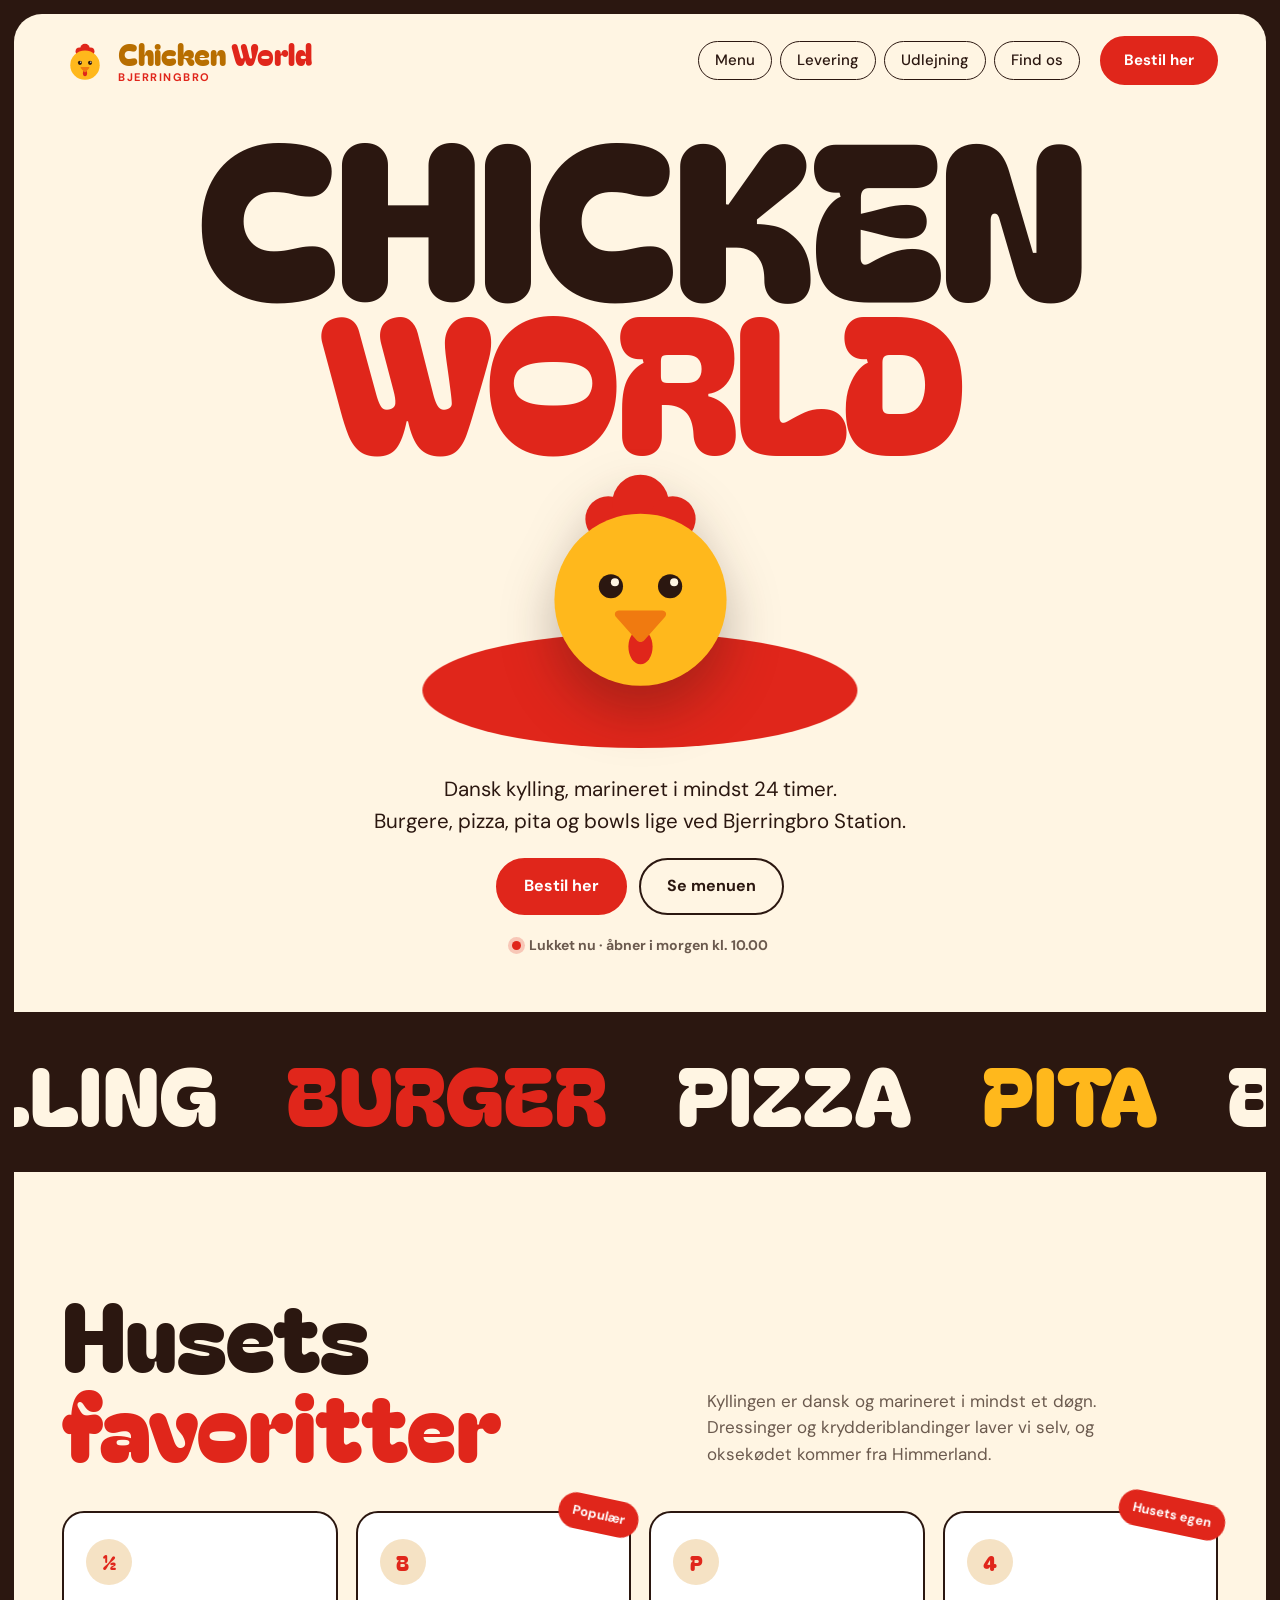
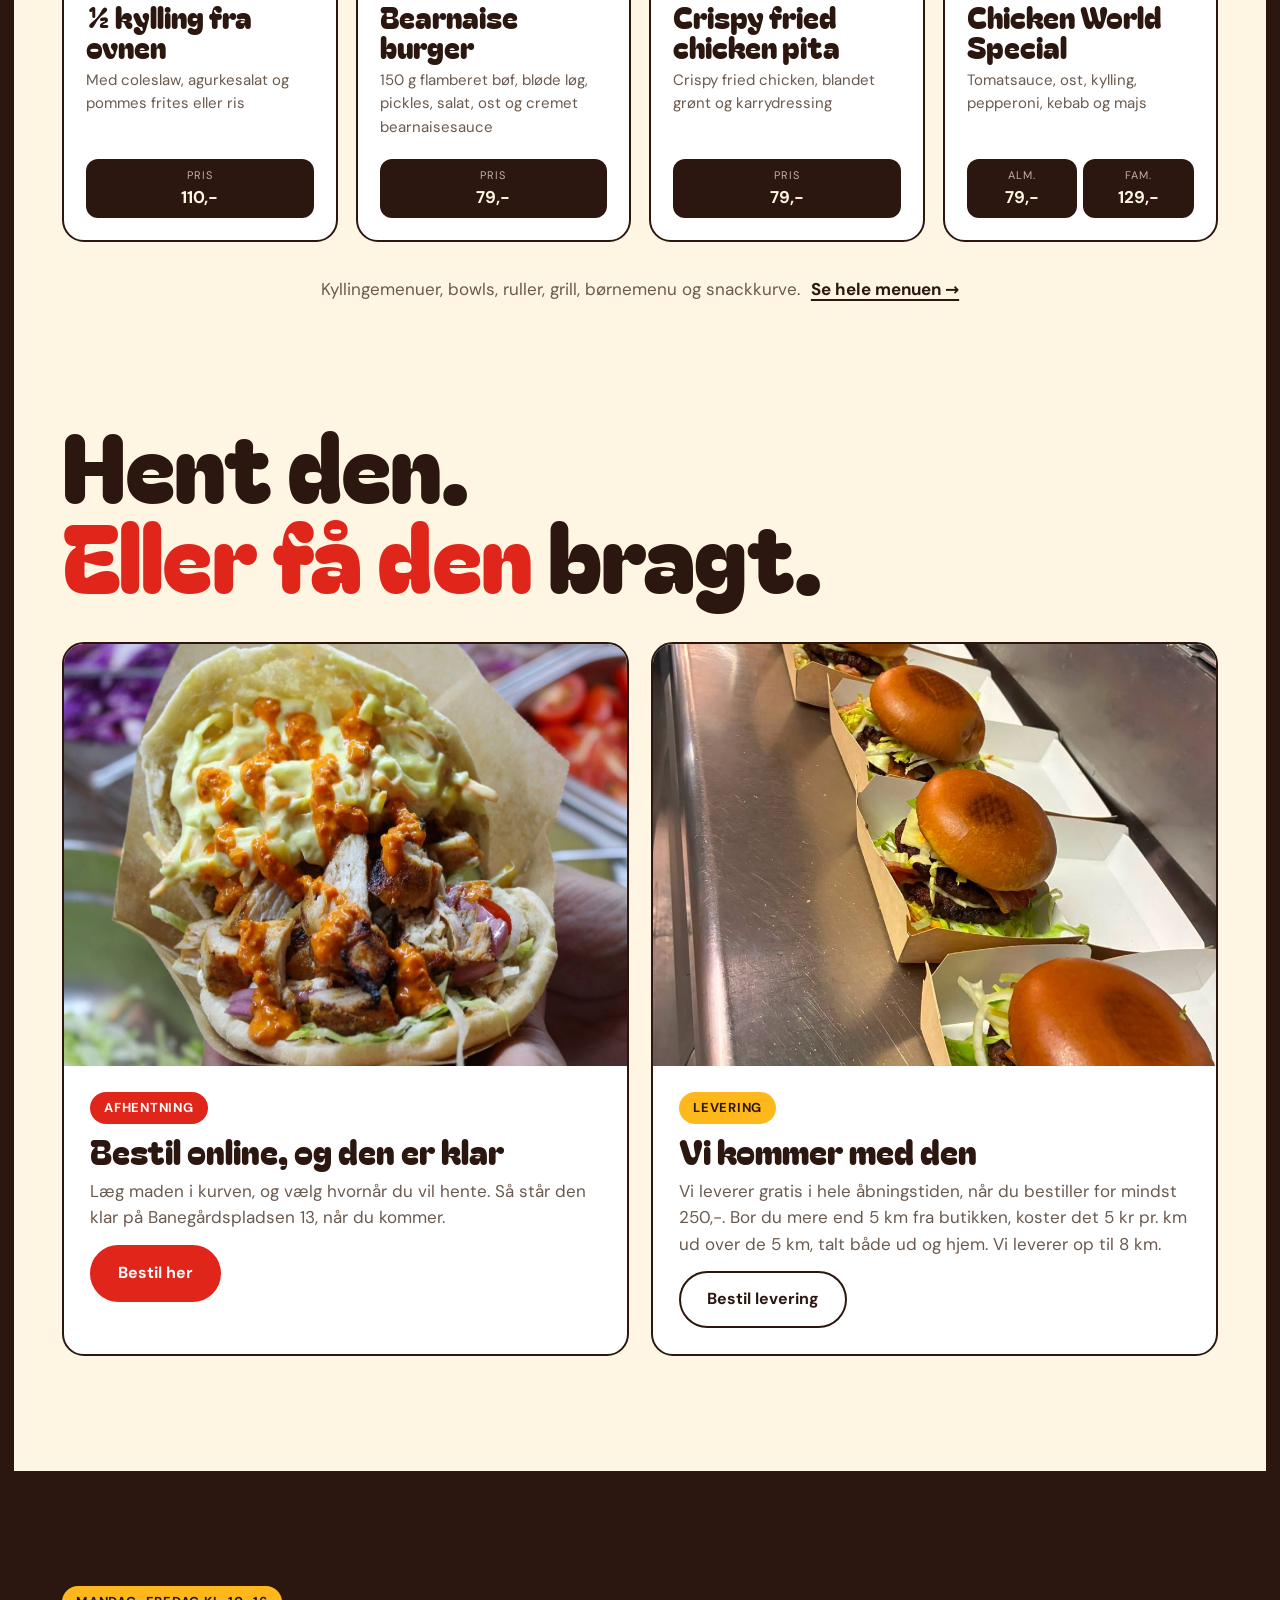
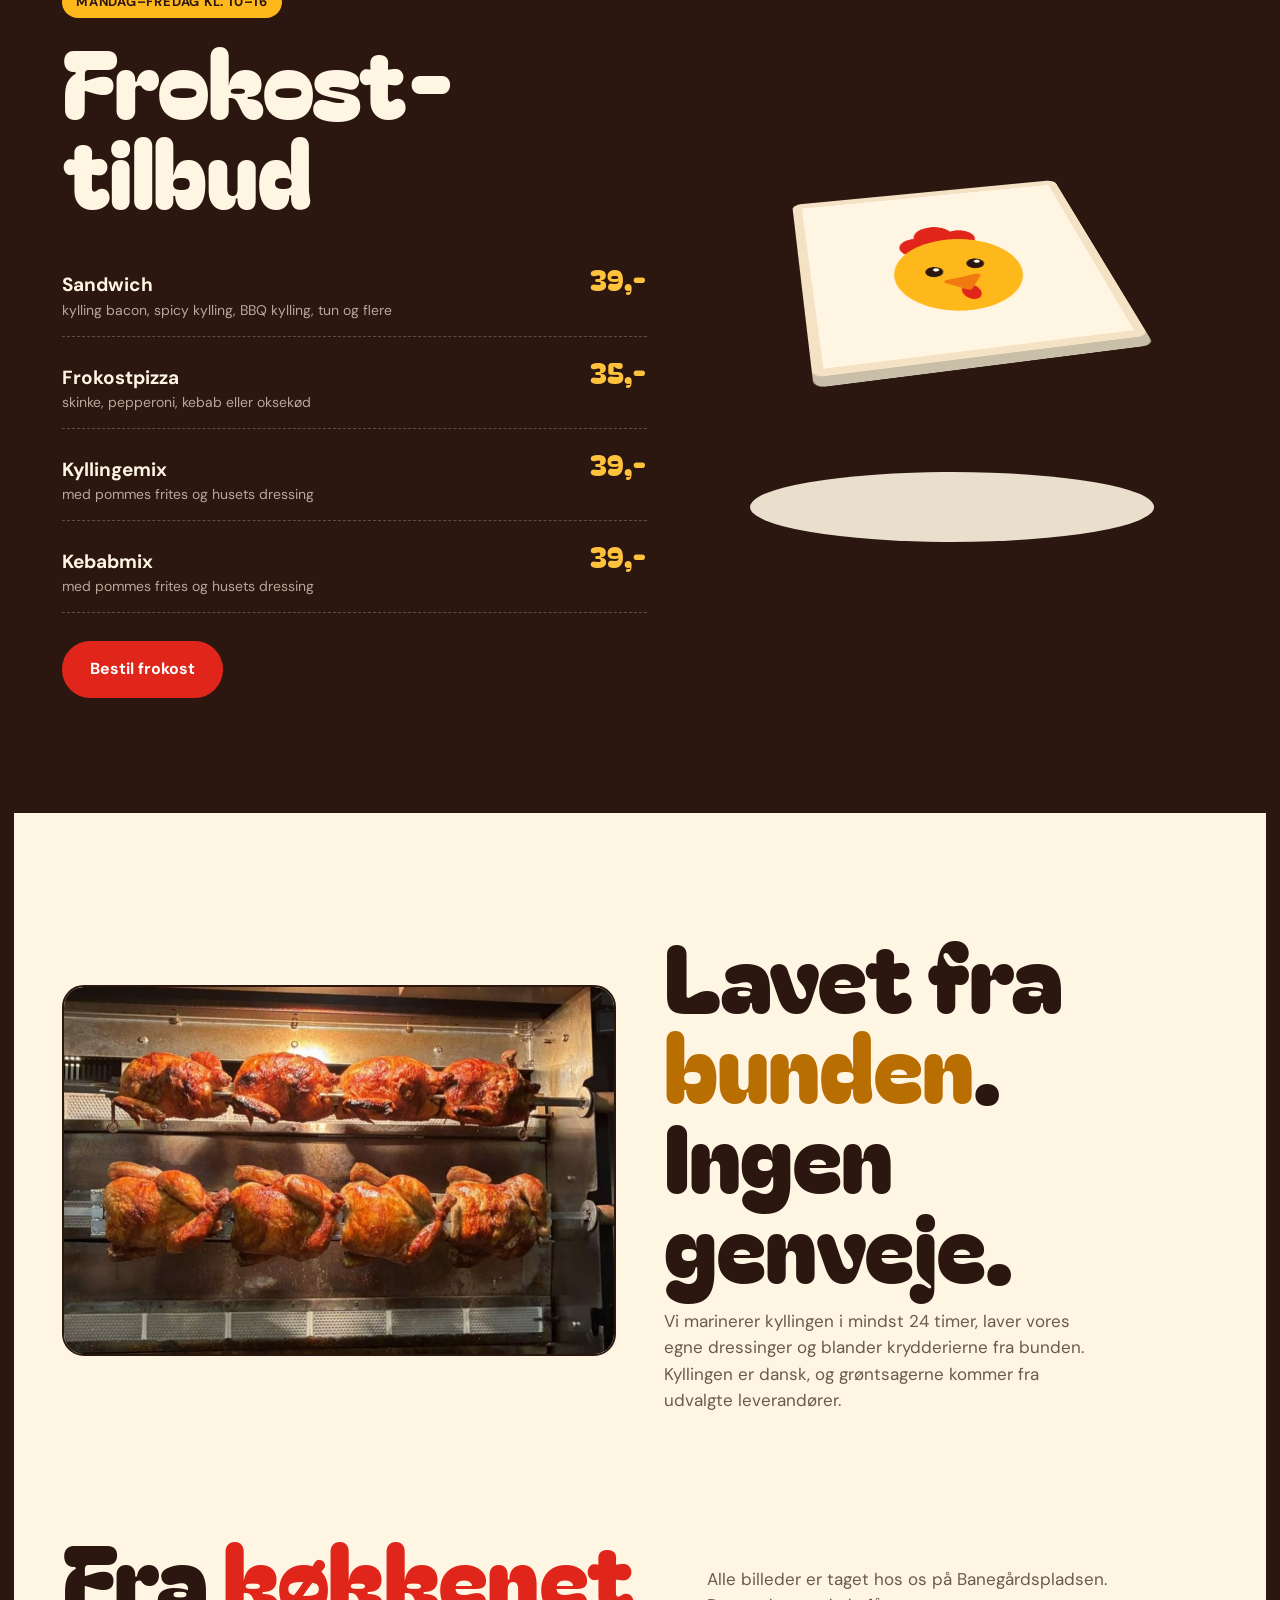
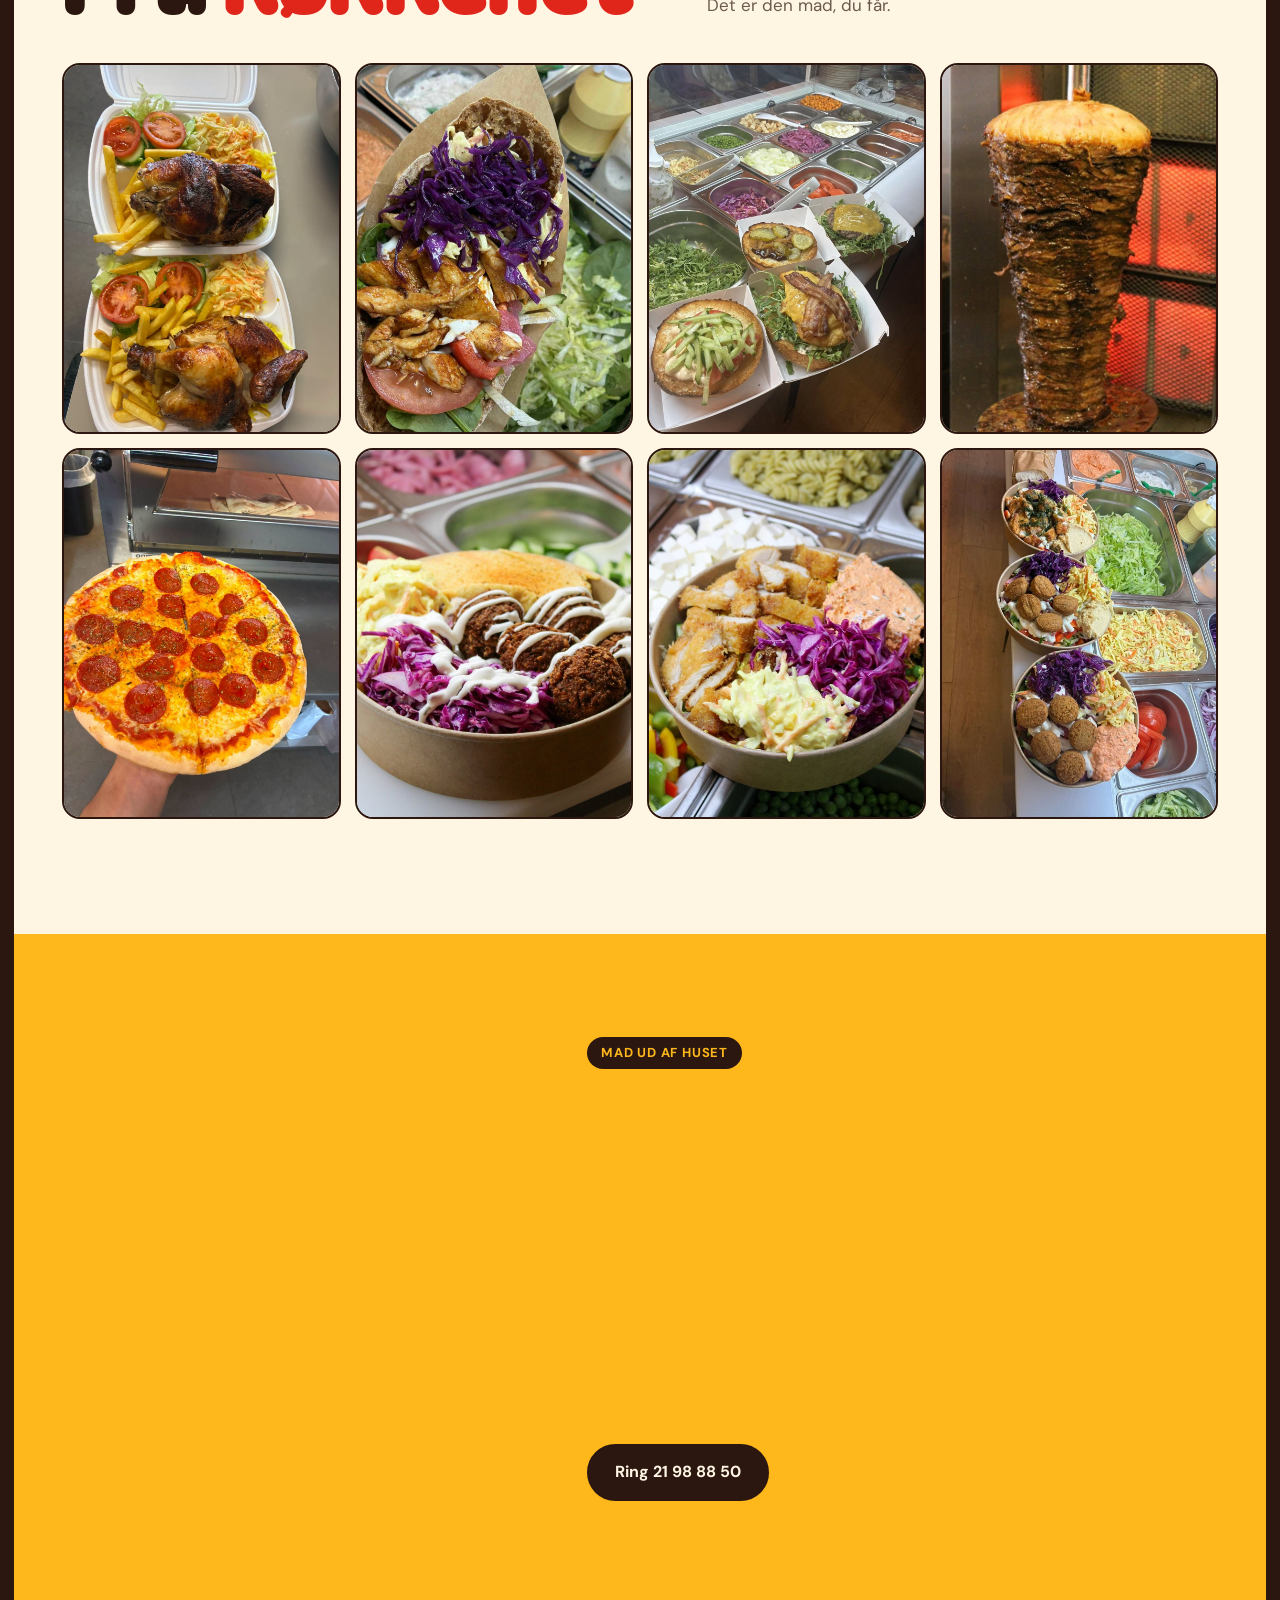
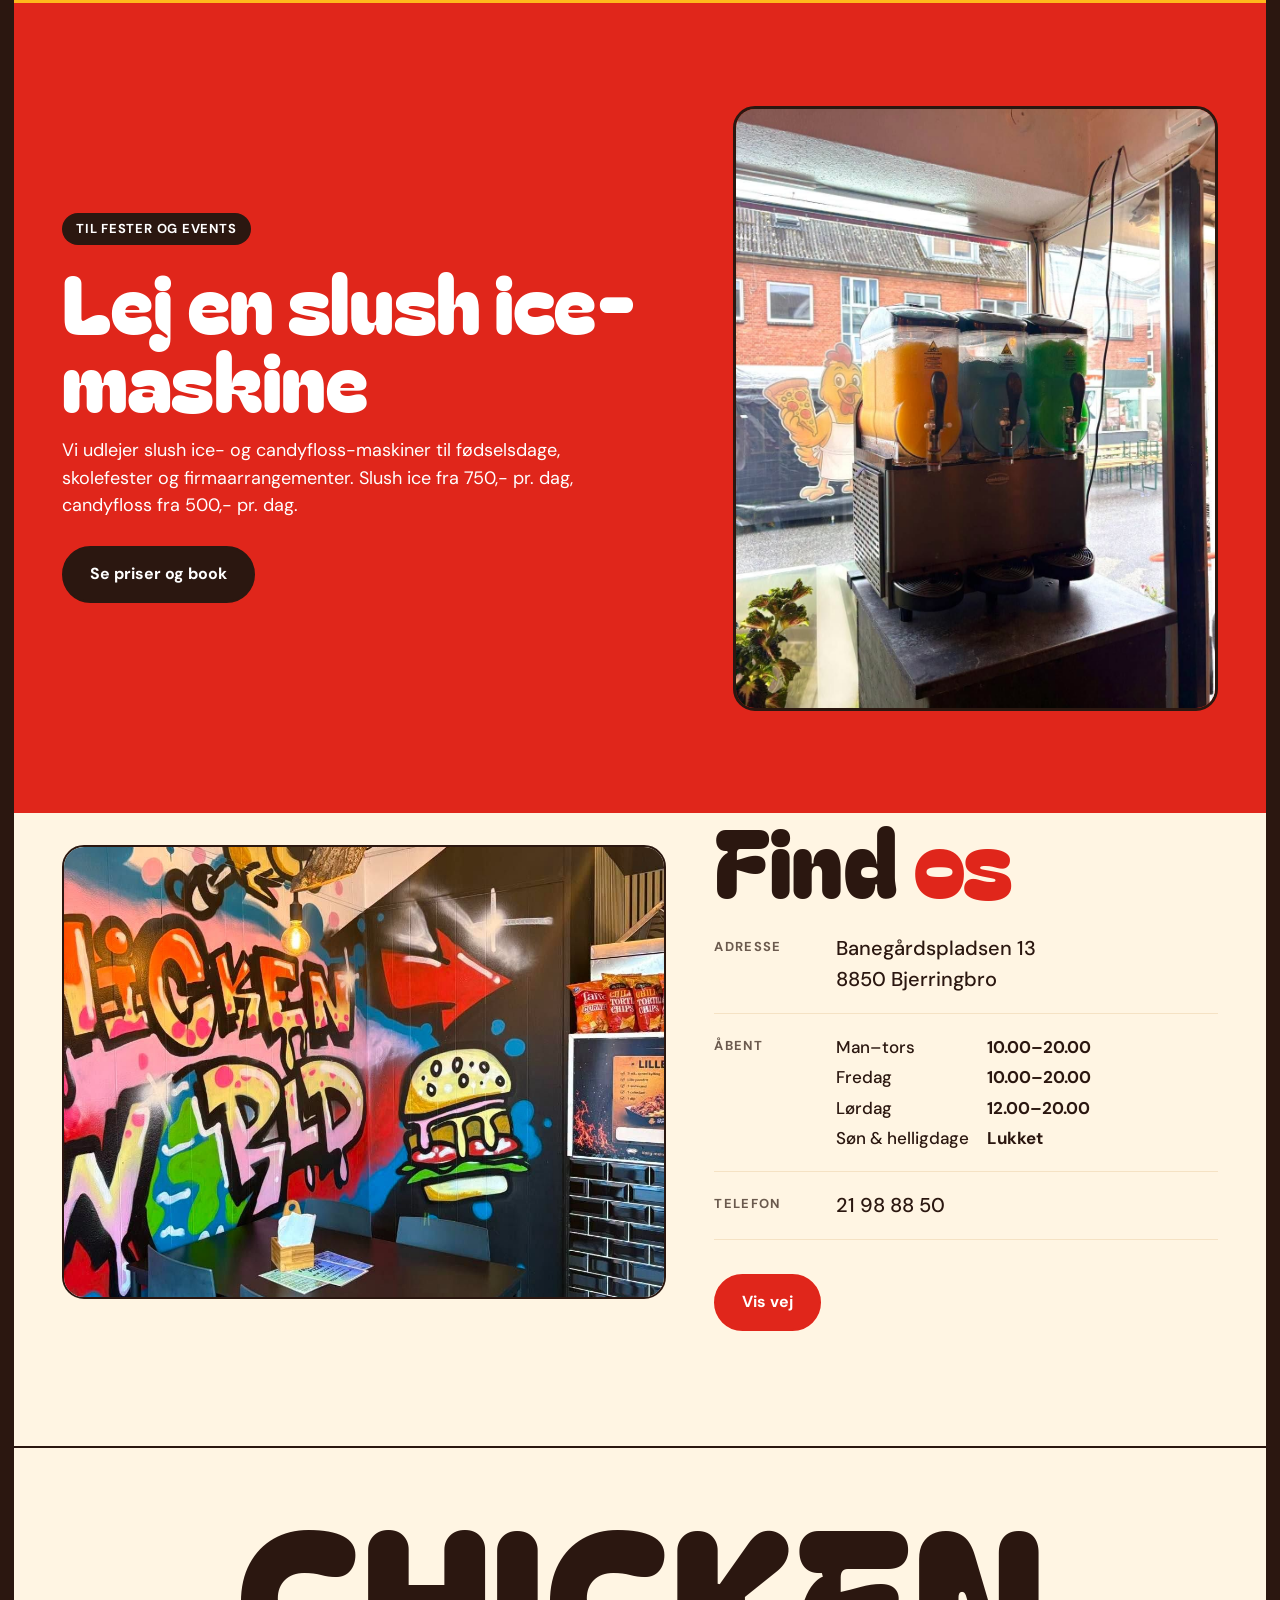
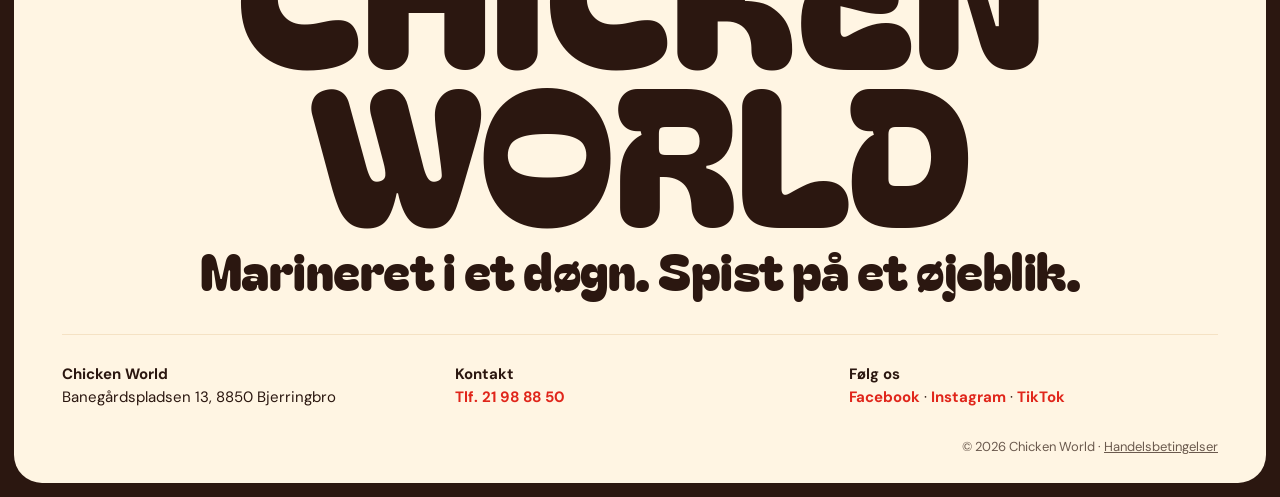
==== index.html @ 7331727c "Basilikumpesto fjernet fra menuen Co-Authored-By: Claude Opus 5.5 <noreply@anthropic.com> Claude-Ses" ====
<!doctype html>
<html lang="da">
<head>
  <meta charset="utf-8">
  <meta name="viewport" content="width=device-width, initial-scale=1">
  <title>Chicken World – Bjerringbros take-away med kylling, burgere og pizza</title>
  <meta name="description" content="Chicken World på Banegårdspladsen 13 i Bjerringbro. Dansk kylling marineret i 24 timer, burgere, pizza, pita og bowls. Bestil online til afhentning eller levering.">
  <link rel="canonical" href="https://chickenworld.dk/">
  <script type="application/ld+json">{"@context": "https://schema.org", "@type": "Restaurant", "name": "Chicken World", "url": "https://chickenworld.dk/", "telephone": "+4521988850", "image": "https://chickenworld.dk/assets/img/cw-butik.jpg", "logo": "https://chickenworld.dk/assets/img/logo-mark.svg", "servesCuisine": ["Grillkylling", "Burgere", "Pizza", "Pita"], "priceRange": "kr", "address": {"@type": "PostalAddress", "streetAddress": "Banegårdspladsen 13", "postalCode": "8850", "addressLocality": "Bjerringbro", "addressCountry": "DK"}, "openingHoursSpecification": [{"@type": "OpeningHoursSpecification", "dayOfWeek": ["Monday", "Tuesday", "Wednesday", "Thursday", "Friday"], "opens": "10:00", "closes": "20:00"}, {"@type": "OpeningHoursSpecification", "dayOfWeek": "Saturday", "opens": "12:00", "closes": "20:00"}], "hasMenu": "https://chickenworld.dk/menu.html", "acceptsReservations": false, "sameAs": ["https://www.facebook.com/profile.php?id=61573798095830", "https://www.instagram.com/chickenworld_8850/"]}</script>
  <link rel="icon" href="assets/img/favicon.svg?v=2" type="image/svg+xml">
  <link rel="stylesheet" href="styles.css?v=63">
</head>
<body>
  <div class="frame">

    <!-- NAVIGATION -->
    <header class="nav">
      <a class="nav__logo" href="#top" aria-label="Chicken World – til toppen">
        <img class="nav__mark" src="assets/img/logo-mark.svg" alt="" width="46" height="46">
        <span class="nav__words"><span class="logo-word">Chicken <span class="o">World</span></span>
        <small>Bjerringbro</small></span>
      </a>
      <nav class="nav__links" aria-label="Hovedmenu">
        <a href="menu.html">Menu</a>
        <a href="#levering">Levering</a>
        <a href="udlejning.html">Udlejning</a>
        <a href="#find-os">Find os</a>
      </nav>
      <a class="btn btn--orange nav__cta" href="menu.html">Bestil her</a>
    </header>

    <main id="top">

      <!-- HERO -->
      <section class="hero">
        <h1 class="hero__title" aria-label="Chicken World">
          <span class="hero__word">CHICKEN</span>
          <span class="hero__word hero__word--sub">WORLD</span>
        </h1>
        <div class="hero__stage">
          <div class="hero__blob"></div>
          <img class="hero__pizza hero__leg" src="assets/img/logo-mark.svg" alt="">
        </div>
        <div class="hero__bottom">
          <p class="hero__lead reveal">Dansk kylling, marineret i mindst 24 timer.<br>Burgere, pizza, pita og bowls lige ved Bjerringbro Station.</p>
          <div class="hero__actions reveal">
            <a class="btn btn--orange" href="menu.html">Bestil her</a>
            <a class="btn btn--ghost" href="menu.html">Se menuen</a>
          </div>
          <p class="hero__hours reveal" id="openstatus"><span class="dot"></span> Man–fre 10–20 · lør 12–20</p>
        </div>
      </section>

      <!-- MARQUEE -->
      <section class="marquee" aria-hidden="true">
        <div class="marquee__row" data-dir="-1">
          <span>KYLLING</span><span class="o">BURGER</span><span>PIZZA</span><span class="y">PITA</span><span>BOWLS</span><span class="o">LEVERING</span><span>FROKOST</span><span class="y">CRISPY</span><span>KYLLING</span><span class="o">BURGER</span><span>PIZZA</span><span class="y">PITA</span><span>BOWLS</span><span class="o">LEVERING</span><span>FROKOST</span><span class="y">CRISPY</span>
        </div>
      </section>

      <!-- MENU HIGHLIGHTS -->
      <section class="section menu" id="menu">
        <div class="section__head">
          <h2 class="display reveal">Husets <span class="o">favoritter</span></h2>
          <p class="reveal">Kyllingen er dansk og marineret i mindst et døgn. Dressinger og krydderiblandinger laver vi selv, og oksekødet kommer fra Himmerland.</p>
        </div>
        <div class="cards">
          <article class="card reveal">
            <span class="card__nr">½</span>
            <h3>½ kylling fra ovnen</h3>
            <p>Med coleslaw, agurkesalat og pommes frites eller ris</p>
            <dl class="card__prices card__prices--one"><div><dt>Pris</dt><dd>110,-</dd></div></dl>
          </article>
          <article class="card reveal">
            <span class="card__nr">B</span>
            <h3>Bearnaise burger</h3>
            <p>150 g flamberet bøf, bløde løg, pickles, salat, ost og cremet bearnaisesauce</p>
            <dl class="card__prices card__prices--one"><div><dt>Pris</dt><dd>79,-</dd></div></dl>
            <span class="card__tag">Populær</span>
          </article>
          <article class="card reveal">
            <span class="card__nr">P</span>
            <h3>Crispy fried chicken pita</h3>
            <p>Crispy fried chicken, blandet grønt og karrydressing</p>
            <dl class="card__prices card__prices--one"><div><dt>Pris</dt><dd>79,-</dd></div></dl>
          </article>
          <article class="card reveal">
            <span class="card__nr">4</span>
            <h3>Chicken World Special</h3>
            <p>Tomatsauce, ost, kylling, pepperoni, kebab og majs</p>
            <dl class="card__prices card__prices--two">
              <div><dt>Alm.</dt><dd>79,-</dd></div>
              <div><dt>Fam.</dt><dd>129,-</dd></div>
            </dl>
            <span class="card__tag">Husets egen</span>
          </article>
        </div>
        <p class="menu__more reveal">
          Kyllingemenuer, bowls, ruller, grill, børnemenu og snackkurve.
          <a href="menu.html">Se hele menuen →</a>
        </p>
      </section>

      <!-- AFHENTNING / LEVERING -->
      <section class="section ways" id="levering">
        <h2 class="display reveal">Hent den.<br><span class="o">Eller få den</span> bragt.</h2>
        <div class="ways__grid">
          <article class="way reveal">
            <div class="way__img"><img src="assets/img/cw-mad.jpg" alt="Pita med grillet kylling og chilisauce" loading="lazy"></div>
            <div class="way__body">
              <span class="pill pill--orange">Afhentning</span>
              <h3>Bestil online, og den er klar</h3>
              <p>Læg maden i kurven, og vælg hvornår du vil hente. Så står den klar på Banegårdspladsen 13, når du kommer.</p>
              <a class="btn btn--orange way__cta" href="menu.html">Bestil her</a>
            </div>
          </article>
          <article class="way reveal">
            <div class="way__img"><img src="assets/img/cw-levering.jpg" alt="Burgere i takeaway-bakker" loading="lazy"></div>
            <div class="way__body">
              <span class="pill pill--green">Levering</span>
              <h3>Vi kommer med den</h3>
              <p>Vi leverer gratis i hele åbningstiden, når du bestiller for mindst 250,-. Bor du mere end 5 km fra butikken, koster det 5 kr pr. km ud over de 5 km, talt både ud og hjem. Vi leverer op til 8 km.</p>
              <a class="btn btn--ghost way__cta" href="menu.html">Bestil levering</a>
            </div>
          </article>
        </div>
      </section>

      <!-- FROKOST -->
      <section class="lunch">
        <div class="lunch__inner">
          <div class="lunch__text">
            <span class="pill pill--green">Mandag–fredag kl. 10–16</span>
            <h2 class="display reveal">Frokost&shy;tilbud</h2>
            <ul class="lunch__list">
              <li class="reveal"><span>Sandwich <small>kylling bacon, spicy kylling, BBQ kylling, tun og flere</small></span><b>39,-</b></li>
              <li class="reveal"><span>Frokostpizza <small>skinke, pepperoni, kebab eller oksekød</small></span><b>35,-</b></li>
              <li class="reveal"><span>Kyllingemix <small>med pommes frites og husets dressing</small></span><b>39,-</b></li>
              <li class="reveal"><span>Kebabmix <small>med pommes frites og husets dressing</small></span><b>39,-</b></li>
            </ul>
            <a class="btn btn--orange lunch__cta" href="menu.html#frokost">Bestil frokost</a>
          </div>
          <div class="lunch__visual">
            <div class="box" data-float>
              <div class="box__lid"><img src="assets/img/logo-mark.svg" alt=""></div>
            </div>
            <div class="lunch__shadow"></div>
          </div>
        </div>
      </section>

      <!-- SÅDAN LAVER VI MADEN -->
      <section class="section baked" id="om-os">
        <div class="baked__grid">
          <div class="baked__img reveal"><img data-parallax="0.08" src="assets/img/cw-kylling.jpg" alt="Kyllinger på grillspyd i ovnen" loading="lazy"></div>
          <div class="baked__side">
            <h2 class="display reveal">Lavet fra <span class="g">bunden</span>.<br>Ingen genveje.</h2>
            <p class="reveal">Vi marinerer kyllingen i mindst 24 timer, laver vores egne dressinger og blander krydderierne fra bunden. Kyllingen er dansk, og grøntsagerne kommer fra udvalgte leverandører.</p>
          </div>
        </div>
      </section>

      <!-- GALLERI -->
      <section class="section gallery" aria-label="Billeder fra køkkenet">
        <div class="section__head">
          <h2 class="display reveal">Fra <span class="o">køkkenet</span></h2>
          <p class="reveal">Alle billeder er taget hos os på Banegårdspladsen. Det er den mad, du får.</p>
        </div>
        <div class="gallery__grid">
          <figure class="g1 reveal"><img src="assets/img/galleri-kylling.jpg" alt="Grillede halve kyllinger med pommes frites og salat" loading="lazy"></figure>
          <figure class="g2 reveal"><img src="assets/img/galleri-pita.jpg" alt="Pita med grillet kylling, rødkål og salat" loading="lazy"></figure>
          <figure class="g3 reveal"><img src="assets/img/galleri-burgere.jpg" alt="Burgere i takeaway-bakker ved salatbaren" loading="lazy"></figure>
          <figure class="g4 reveal"><img style="object-position: 56% 50%" src="assets/img/galleri-kebab.jpg" alt="Kebabspyd på grillen" loading="lazy"></figure>
          <figure class="g5 reveal"><img src="assets/img/galleri-pizza.jpg" alt="Pepperonipizza" loading="lazy"></figure>
          <figure class="g6 reveal"><img src="assets/img/galleri-falafel.jpg" alt="Falafel bowl med rødkål og dressing" loading="lazy"></figure>
          <figure class="g7 reveal"><img src="assets/img/galleri-bowl.jpg" alt="Crispy chicken bowl ved salatbaren" loading="lazy"></figure>
          <figure class="g8 reveal"><img src="assets/img/galleri-salatbar.jpg" alt="Falafel og kylling i bowls ved salatbaren" loading="lazy"></figure>
        </div>
      </section>

      <!-- MAD UD AF HUSET -->
      <section class="cater" id="arrangementer">
        <div class="cater__inner">
          <div class="cater__img reveal"><img src="assets/img/galleri-grill.jpg" alt="Grillen fyldt med hele kyllinger" loading="lazy"></div>
          <div>
            <span class="pill">Mad ud af huset</span>
            <h2 class="display reveal">Mad til store arrange&shy;menter</h2>
            <p class="reveal">Vi laver mad ud af huset til firmaarrangementer, fødselsdage og alle andre typer arrangementer. Vi laver mad til mange, fx grillkylling, pita, pizza og salatbar, og sammensætter menuen efter jeres ønsker og antal gæster.</p>
            <p class="reveal">Ring til os, så finder vi en løsning og en pris sammen.</p>
            <a class="btn btn--dark reveal" href="tel:+4521988850">Ring 21 98 88 50</a>
          </div>
        </div>
      </section>

      <!-- UDLEJNING -->
      <section class="rent">
        <div class="rent__inner">
          <div>
            <span class="pill pill--orange">Til fester og events</span>
            <h2 class="display reveal">Lej en slush ice&shy;maskine</h2>
            <p class="reveal">Vi udlejer slush ice- og candyfloss-maskiner til fødselsdage, skolefester og firmaarrangementer. Slush ice fra 750,- pr. dag, candyfloss fra 500,- pr. dag.</p>
            <a class="btn btn--orange reveal" href="udlejning.html">Se priser og book</a>
          </div>
          <div class="rent__img reveal"><img src="assets/img/cw-slush.jpg" alt="Slush ice-maskine med tre smage i butikken" loading="lazy"></div>
        </div>
      </section>

      <!-- FIND OS -->
      <section class="section find" id="find-os">
        <div class="find__img reveal"><img src="assets/img/cw-butik.jpg" alt="Graffitivæg med Chicken World-logo inde i butikken" loading="lazy"></div>
        <div class="find__info">
          <h2 class="display reveal">Find <span class="o">os</span></h2>
          <dl class="find__list">
            <div class="reveal"><dt>Adresse</dt><dd><a href="https://maps.google.com/?q=Baneg%C3%A5rdspladsen+13,+8850+Bjerringbro" target="_blank" rel="noopener">Banegårdspladsen 13<br>8850 Bjerringbro</a></dd></div>
            <div class="reveal"><dt>Åbent</dt><dd>
              <table class="hours">
                <tr><th>Man–tors</th><td>10.00–20.00</td></tr>
                <tr><th>Fredag</th><td>10.00–20.00</td></tr>
                <tr><th>Lørdag</th><td>12.00–20.00</td></tr>
                <tr><th>Søn &amp; helligdage</th><td>Lukket</td></tr>
              </table>
            </dd></div>
            <div class="reveal"><dt>Telefon</dt><dd><a href="tel:+4521988850">21 98 88 50</a></dd></div>
          </dl>
          <a class="btn btn--orange reveal" href="https://maps.google.com/?q=Baneg%C3%A5rdspladsen+13,+8850+Bjerringbro" target="_blank" rel="noopener">Vis vej</a>
        </div>
      </section>
    </main>

    <!-- FOOTER -->
    <footer class="footer">
      <div class="footer__big">
        <span class="footer__word">CHICKEN<br>WORLD</span>
      </div>
      <p class="footer__slogan display">Marineret i et døgn. Spist på et øjeblik.</p>
      <div class="footer__cols">
        <p><b>Chicken World</b><br>Banegårdspladsen 13, 8850 Bjerringbro</p>
        <p><b>Kontakt</b><br><a href="tel:+4521988850">Tlf. 21 98 88 50</a></p>
        <p><b>Følg os</b><br>
          <a href="https://www.facebook.com/profile.php?id=61573798095830" target="_blank" rel="noopener">Facebook</a> ·
          <a href="https://www.instagram.com/chickenworld_8850/" target="_blank" rel="noopener">Instagram</a> ·
          <a href="https://www.tiktok.com/@chickenworld8850" target="_blank" rel="noopener">TikTok</a></p>
      </div>
      <p class="footer__copy">© <span id="year">2026</span> Chicken World · <a href="handelsbetingelser.html">Handelsbetingelser</a></p>
    </footer>
  </div>

  <a class="call-fab" href="menu.html">Bestil her</a>

  <script src="site-config.js?v=63"></script>
  <script src="script.js?v=63"></script>
</body>
</html>
---- styles.css ----
/* Chicken World – fælles design */

/* Skrifttyper er indlejret (ingen opslag hos Google, hensyn til GDPR, og siden virker også åbnet direkte fra en mappe) */
@font-face {
  font-family: "Bagel Fat One";
  src: url("[data-uri]") format("woff2");
  font-weight: 400; font-display: swap;
}
@font-face {
  font-family: "DM Sans";
  src: url("[data-uri]") format("woff2");
  font-weight: 100 1000; font-display: swap;
}

:root {
  --frame: #2b1710;      /* mørk, ristet brun ramme */
  --cream: #fff5e3;      /* baggrund */
  --cream-2: #f5e2c4;
  --ink: #2b1710;
  --red: #e0261b;        /* chili-rød */
  --red-soft: #ffc23d;   /* gul accent på mørk bund */
  --yellow: #ffb81c;     /* sprød, gylden */
  --yellow-deep: #b86e00;/* gul til tekst på lys bund */
  --open: #3fae4a;       /* "åbent nu"-prik */
  /* gamle navne, så eksisterende regler virker */
  --orange: var(--red);
  --orange-soft: var(--red-soft);
  --green: var(--yellow-deep);
  --muted: #6b5a4e;
  --radius: 22px;
  --display: "Bagel Fat One", "Cooper Black", system-ui, sans-serif;
  --body: "DM Sans", system-ui, -apple-system, Segoe UI, sans-serif;
}

* { box-sizing: border-box; margin: 0; padding: 0; }
html { scroll-behavior: smooth; }
body {
  background: var(--frame);
  color: var(--ink);
  font-family: var(--body);
  font-size: 17px;
  line-height: 1.55;
  -webkit-font-smoothing: antialiased;
  overflow-x: hidden;
}
img { display: block; max-width: 100%; }
a { color: inherit; }

.frame {
  margin: 14px;
  background: var(--cream);
  border-radius: 28px;
  overflow: hidden;
  overflow: clip; /* clip i stedet for hidden, så sticky virker */
}

.display { font-family: var(--display); font-weight: 400; line-height: .95; letter-spacing: -.01em; }
.o { color: var(--orange); }
.g { color: var(--green); }

/* Knapper */
.btn {
  font-family: inherit; cursor: pointer;
  display: inline-flex; align-items: center; justify-content: center;
  padding: 14px 26px; border-radius: 999px;
  font-weight: 700; text-decoration: none; font-size: 16px;
  border: 2px solid var(--ink);
  transition: transform .2s ease, background .2s ease, color .2s ease;
}
.btn:hover { transform: translateY(-2px); }
.btn--orange { background: var(--orange); border-color: var(--orange); color: #fff; }
.btn--orange:hover { background: var(--ink); border-color: var(--ink); }
.btn--ghost { background: transparent; }
.btn--ghost:hover { background: var(--ink); color: var(--cream); }

.pill {
  display: inline-block; padding: 6px 14px; border-radius: 999px;
  font-size: 13px; font-weight: 700; text-transform: uppercase; letter-spacing: .06em; color: #fff;
}
.pill--orange { background: var(--orange); }
.pill--green { background: var(--yellow); color: var(--ink); }

/* Nav */
.nav {
  display: flex; align-items: center; gap: 12px 20px;
  padding: 22px clamp(18px, 4vw, 48px);
  position: relative; z-index: 5;
}
.nav__logo { text-decoration: none; display: flex; align-items: center; gap: 10px; line-height: 1; }
.nav__words { display: flex; flex-direction: column; }
.nav__mark { width: 46px; height: 46px; flex: none; transition: transform .3s ease; }
.logo-word, .nav__cta { white-space: nowrap; }
.nav__logo:hover .nav__mark { transform: rotate(-10deg) scale(1.05); }
.logo-word { font-family: var(--display); font-size: 30px; color: var(--green); }
.nav__logo small { font-weight: 700; font-size: 11px; letter-spacing: .14em; text-transform: uppercase; color: var(--orange); margin-top: 4px; }
.nav__links { display: flex; gap: 8px; margin-left: auto; }
.nav__links a {
  text-decoration: none; font-weight: 500; font-size: 15px;
  padding: 7px 16px; border: 1.5px solid var(--ink); border-radius: 999px;
  transition: background .2s, color .2s;
}
.nav__links a:hover { background: var(--ink); color: var(--cream); }
.nav__cta { padding: 11px 22px; font-size: 15px; }

/* Hero */
.hero { position: relative; padding: 0 clamp(18px, 4vw, 48px) 56px; text-align: center; }
.hero__title { margin-top: 10px; }
.hero__word {
  display: block; font-family: var(--display); font-weight: 400;
  font-size: clamp(88px, 21vw, 330px); line-height: .85; color: var(--ink);
  letter-spacing: -.02em;
  animation: rise 1s cubic-bezier(.2,.8,.2,1) both;
}
.hero__stage { position: relative; height: clamp(240px, 34vw, 480px); margin-top: clamp(-200px, -16vw, -70px); pointer-events: none; }
.hero__blob {
  position: absolute; left: 50%; bottom: 0; transform: translateX(-50%);
  width: clamp(280px, 46vw, 680px); height: clamp(70px, 9vw, 130px);
  background: var(--orange); border-radius: 50%;
  animation: grow 1s .2s cubic-bezier(.2,.8,.2,1) both;
}
.hero__pizza {
  position: absolute; left: 50%; bottom: clamp(18px, 3vw, 40px);
  width: clamp(240px, 36vw, 540px);
  margin-left: calc(clamp(240px, 36vw, 540px) / -2);
  filter: drop-shadow(0 30px 30px rgba(28,42,29,.35));
  animation: drop 1.1s .3s cubic-bezier(.2,.9,.25,1.15) both;
}
.badge {
  position: absolute; width: clamp(96px, 11vw, 150px); aspect-ratio: 1;
  background: var(--green); border-radius: 50%; color: #fff;
  display: grid; place-items: center;
}
.badge svg { position: absolute; inset: 0; width: 100%; height: 100%; animation: spin 14s linear infinite; }
.badge text { font-family: var(--body); font-weight: 700; font-size: 17px; letter-spacing: .12em; fill: #fff; }
.badge__center { font-family: var(--display); font-size: clamp(28px, 3vw, 42px); }
.hero__badge { right: clamp(4px, 14vw, 260px); top: 6%; }

.hero__bottom { position: relative; display: grid; gap: 20px; justify-items: center; margin-top: 26px; }
.hero__lead { font-size: clamp(18px, 1.6vw, 22px); max-width: 560px; }
.hero__actions { display: flex; gap: 12px; flex-wrap: wrap; justify-content: center; }
.hero__hours { font-weight: 700; font-size: 14px; display: inline-flex; align-items: center; gap: 8px; color: var(--muted); }
.dot { width: 9px; height: 9px; border-radius: 50%; background: var(--open); box-shadow: 0 0 0 4px rgba(63,174,74,.25); }
.dot.is-closed { background: var(--red); box-shadow: 0 0 0 4px rgba(224,38,27,.22); }

/* Marquee */
.marquee { position: relative; background: var(--frame); color: var(--cream); padding: 34px 0; overflow: hidden; }
.marquee__row {
  display: flex; gap: .5em; white-space: nowrap; width: max-content;
  font-family: var(--display); font-size: clamp(40px, 6.4vw, 92px); line-height: 1.12;
  will-change: transform;
}
.marquee__row span { padding-right: .35em; }
.marquee__pizza {
  position: absolute; width: clamp(120px, 14vw, 210px); right: 12%; top: 50%; margin-top: calc(clamp(120px, 14vw, 210px) / -2);
  filter: drop-shadow(0 18px 20px rgba(0,0,0,.45));
}

/* Sektioner */
.section { padding: clamp(64px, 9vw, 130px) clamp(18px, 4vw, 48px); }
.section__head { display: grid; grid-template-columns: 1.2fr 1fr; gap: 32px; align-items: end; margin-bottom: 44px; }
.section__head h2, .ways h2, .baked h2, .find h2, .lunch h2 { font-size: clamp(50px, 7.4vw, 112px); }
.section__head p { color: var(--muted); max-width: 420px; }

/* Menukort */
.cards { display: grid; grid-template-columns: repeat(4, 1fr); gap: 18px; }
.card {
  position: relative; background: #fff; border: 2px solid var(--ink); border-radius: var(--radius);
  padding: 26px 22px 22px; display: flex; flex-direction: column; gap: 8px;
  transition: transform .3s ease, box-shadow .3s ease;
}
.card:hover { transform: translateY(-6px) rotate(-1deg); box-shadow: 8px 10px 0 var(--ink); }
.card__nr {
  width: 46px; height: 46px; border-radius: 50%; background: var(--cream-2);
  display: grid; place-items: center; font-family: var(--display); font-size: 20px; margin-bottom: 8px;
}
.card h3 { font-family: var(--display); font-weight: 400; font-size: 30px; line-height: 1; }
.card p { color: var(--muted); font-size: 15px; flex: 1; }
.card__prices { display: grid; grid-template-columns: repeat(3, 1fr); gap: 6px; margin-top: 12px; }
.card__prices div { background: var(--ink); color: var(--cream); border-radius: 12px; padding: 8px 4px; text-align: center; }
.card__prices dt { font-size: 11px; text-transform: uppercase; letter-spacing: .08em; opacity: .7; }
.card__prices dd { font-weight: 700; }
.card__tag {
  position: absolute; top: -16px; right: -10px; transform: rotate(12deg);
  background: var(--orange); color: #fff; font-weight: 700; font-size: 13px;
  padding: 8px 14px; border-radius: 999px;
}
.menu__more { margin-top: 34px; text-align: center; color: var(--muted); }
.menu__more a { color: var(--ink); font-weight: 700; text-decoration-thickness: 2px; text-underline-offset: 4px; margin-left: 6px; }

/* Takeaway / spis her */
.ways { padding-top: 0; }
.ways h2 { margin-bottom: 44px; }
.ways__grid { display: grid; grid-template-columns: 1fr 1fr; gap: 22px; }
.way { border: 2px solid var(--ink); border-radius: var(--radius); overflow: hidden; background: #fff; }
.way__img { aspect-ratio: 4 / 3; overflow: hidden; }
.way__img img { width: 100%; height: 100%; object-fit: cover; transition: transform .6s ease; }
.way:hover .way__img img { transform: scale(1.05); }
.way__body { padding: 26px; display: grid; gap: 10px; justify-items: start; }
.way h3 { font-family: var(--display); font-weight: 400; font-size: 34px; line-height: 1; }
.way p { color: var(--muted); }
.way p a { color: var(--orange); font-weight: 700; }
.way__cta { margin-top: 4px; }
.way .note { color: var(--ink); font-weight: 700; font-size: 15px; }

/* Frokost */
.lunch { background: var(--frame); color: var(--cream); padding: clamp(64px, 9vw, 120px) clamp(18px, 4vw, 48px); }
.lunch__inner { display: grid; grid-template-columns: 1.1fr 1fr; gap: 40px; align-items: center; }
.lunch h2 { margin: 16px 0 30px; color: var(--cream); }
.lunch__list { list-style: none; display: grid; }
.lunch__list li {
  display: flex; justify-content: space-between; align-items: baseline; gap: 16px;
  padding: 14px 0; border-bottom: 1.5px dashed rgba(245,239,227,.25);
}
.lunch__list span { font-weight: 700; font-size: 19px; }
.lunch__list small { display: block; font-weight: 400; font-size: 14px; opacity: .65; }
.lunch__cta { margin-top: 28px; }
.lunch__list b { font-family: var(--display); font-weight: 400; font-size: 28px; color: var(--orange-soft); }
.lunch__visual { position: relative; height: 420px; perspective: 900px; }
.box {
  position: absolute; left: 50%; top: 32%; width: min(300px, 70vw); aspect-ratio: 1;
  margin-left: calc(min(300px, 70vw) / -2); margin-top: calc(min(300px, 70vw) / -2);
  transform-style: preserve-3d; will-change: transform;
}
.box__lid {
  position: absolute; inset: 0; border-radius: 10px;
  background: var(--cream);
  box-shadow: inset 0 0 0 10px var(--cream-2), 0 14px 0 #c9bea8;
  display: grid; place-items: center;
}
.box__lid span { position: relative; font-family: var(--display); font-size: clamp(42px, 5vw, 60px); color: var(--frame); transform: rotate(-10deg); }
.lunch__shadow {
  position: absolute; left: 50%; bottom: 10px; transform: translateX(-50%);
  width: 76%; height: 70px; background: var(--cream); opacity: .9; border-radius: 50%;
}

/* Bagt her */
.baked__grid { display: grid; grid-template-columns: 1fr 1fr; gap: 48px; align-items: center; }
.baked__img { border-radius: var(--radius); overflow: hidden; border: 2px solid var(--ink); }
.baked__img img { width: 100%; aspect-ratio: 3/2; object-fit: cover; object-position: center; transform: scale(1.15); will-change: transform; }
.baked__pizza { display: block; width: min(320px, 70%); margin: 36px auto 0; filter: drop-shadow(0 22px 24px rgba(28,42,29,.3)); }
.baked__side p { color: var(--muted); max-width: 420px; margin-top: 20px; }

/* Find os */
.find { display: grid; grid-template-columns: 1.2fr 1fr; gap: 48px; align-items: center; padding-top: 0; }
.find__img { border-radius: var(--radius); overflow: hidden; border: 2px solid var(--ink); }
.find__img img { width: 100%; aspect-ratio: 4/3; object-fit: cover; }
.find__list { display: grid; gap: 18px; margin: 30px 0 34px; }
.find__list div { display: grid; grid-template-columns: 110px 1fr; gap: 12px; padding-bottom: 18px; border-bottom: 1.5px solid var(--cream-2); }
.find__list dt { font-weight: 700; text-transform: uppercase; font-size: 13px; letter-spacing: .1em; color: var(--muted); padding-top: 4px; }
.find__list dd { font-size: 20px; font-weight: 500; }
.find__list a { text-decoration: none; }
.find__list a:hover { color: var(--orange); }

/* Footer */
.footer { padding: 30px clamp(18px, 4vw, 48px) 26px; border-top: 2px solid var(--ink); }
.footer__big { position: relative; text-align: center; padding-top: 30px; }
.footer__word { position: relative; z-index: 1; display: block; font-family: var(--display); font-size: clamp(88px, 22vw, 340px); line-height: .85; }
.footer__pizza {
  position: absolute; z-index: 2; width: clamp(90px, 13vw, 200px);
  right: 6%; bottom: -6%; filter: drop-shadow(0 16px 18px rgba(28,42,29,.35));
}
.footer__slogan { font-size: clamp(28px, 4vw, 56px); margin: 22px 0 40px; text-align: center; }
.footer__cols { display: grid; grid-template-columns: repeat(3, 1fr); gap: 24px; font-size: 15px; padding: 28px 0; border-top: 1.5px solid var(--cream-2); }
.footer__cols a { text-decoration: none; color: var(--orange); font-weight: 700; }
.footer__copy { font-size: 13px; color: var(--muted); text-align: right; }

/* Fast ring-knap på mobil */
.call-fab {
  position: fixed; right: 16px; bottom: 16px; z-index: 20; display: none;
  background: var(--orange); color: #fff; text-decoration: none; font-weight: 700;
  padding: 14px 20px; border-radius: 999px; box-shadow: 0 10px 24px rgba(0,0,0,.25);
}

/* Chicken World-tilføjelser */
.y { color: var(--yellow); }
.hero__word--sub { color: var(--red); font-size: clamp(64px, 15vw, 236px); margin-top: -.06em; animation-delay: .08s; }
.hero__stage { margin-top: clamp(-40px, -2vw, -10px); height: clamp(230px, 25vw, 360px); }
.hero__blob { width: clamp(260px, 34vw, 480px); }
.hero__leg { width: clamp(190px, 21vw, 290px); margin-left: calc(clamp(190px, 21vw, 290px) / -2); }
.hero__leg { filter: drop-shadow(0 26px 26px rgba(43,23,16,.3)); }
.hero__leg { animation: drop 1.1s .3s cubic-bezier(.2,.9,.25,1.15) both, wobble 4s 1.5s ease-in-out infinite; transform-origin: 50% 80%; }
@keyframes wobble { 0%, 100% { rotate: 0deg; } 25% { rotate: -5deg; } 75% { rotate: 5deg; } }
.card__prices--one { grid-template-columns: 1fr; }
.card__prices--two { grid-template-columns: 1fr 1fr; }
.card__nr { color: var(--red); }

.cater { background: var(--yellow); color: var(--ink); padding: clamp(56px, 8vw, 110px) clamp(18px, 4vw, 48px); }
.cater__inner { display: grid; grid-template-columns: 1fr 1.3fr; gap: 40px; align-items: center; }
.cater h2 { font-size: clamp(46px, 6.4vw, 96px); margin: 16px 0 20px; }
.cater p { max-width: 560px; font-size: 18px; margin-bottom: 18px; }
.cater .pill { background: var(--ink); color: var(--yellow); }
.cater .btn--dark { margin-top: 8px; background: var(--ink); color: var(--cream); border: 2px solid var(--ink); }
.cater .btn--dark:hover { background: var(--red); border-color: var(--red); color: #fff; }
.cater__img { border-radius: var(--radius); overflow: hidden; border: 3px solid var(--ink); transform: rotate(-2deg); }
.cater__img img { width: 100%; aspect-ratio: 4/3; object-fit: cover; }
.rent { background: var(--red); color: #fff; padding: clamp(56px, 8vw, 110px) clamp(18px, 4vw, 48px); }
.rent__inner { display: grid; grid-template-columns: 1.3fr 1fr; gap: 40px; align-items: center; }
.rent h2 { font-size: clamp(46px, 6.4vw, 96px); margin: 16px 0 20px; }
.rent p { max-width: 520px; font-size: 18px; margin-bottom: 26px; }
.rent .pill--orange { background: var(--ink); }
.rent .btn--orange { background: var(--ink); border-color: var(--ink); }
.rent .btn--orange:hover { background: #fff; color: var(--ink); border-color: #fff; }

.hours { border-collapse: collapse; font-size: 17px; }
.hours th { text-align: left; font-weight: 500; padding: 2px 18px 2px 0; }
.hours td { font-weight: 700; font-variant-numeric: tabular-nums; }
.footer__word { line-height: .82; font-size: clamp(64px, 15vw, 250px); }
.hero__word:first-child { font-size: clamp(72px, 17vw, 270px); }
.footer__copy a { color: inherit; }

.gallery { padding-top: 0; }
.gallery__grid { display: grid; grid-template-columns: repeat(4, 1fr); gap: 14px; }
.gallery__grid figure { border-radius: 18px; overflow: hidden; border: 2px solid var(--ink); aspect-ratio: 3 / 4; }
.gallery__grid img { width: 100%; height: 100%; object-fit: cover; transition: transform .6s ease; }
.gallery__grid figure:hover img { transform: scale(1.05); }
.rent__img { border-radius: var(--radius); overflow: hidden; border: 3px solid var(--ink); transform: rotate(2deg); }
.rent__img img { width: 100%; aspect-ratio: 4/5; object-fit: cover; }

.box__lid img { position: relative; z-index: 1; width: 66%; transform: rotate(-10deg); }

/* Animationer */
.reveal { opacity: 0; transform: translateY(40px); transition: opacity .8s ease, transform .8s cubic-bezier(.2,.8,.2,1); }
.reveal.is-in { opacity: 1; transform: none; }
.cards .card:nth-child(2) { transition-delay: .08s; }
.cards .card:nth-child(3) { transition-delay: .16s; }
.cards .card:nth-child(4) { transition-delay: .24s; }

@keyframes spin { to { transform: rotate(360deg); } }
@keyframes rise { from { opacity: 0; transform: translateY(60px) scale(.96); } }
@keyframes grow { from { transform: translateX(-50%) scale(0); } }
@keyframes drop { from { opacity: 0; transform: translateY(-140px) rotate(-90deg) scale(.7); } }

@media (prefers-reduced-motion: reduce) {
  *, *::before, *::after { animation: none !important; transition: none !important; }
  .reveal { opacity: 1; transform: none; }
}

/* Responsivt */
@media (max-width: 1000px) {
  .cards { grid-template-columns: repeat(2, 1fr); }
  .section__head { grid-template-columns: 1fr; }
}
@media (max-width: 760px) {
  .rent__inner { grid-template-columns: 1fr; }
  .cater__inner { grid-template-columns: 1fr; }
  .cater__img { max-width: 520px; }
  .rent__img { max-width: 360px; }
  .gallery__grid { grid-template-columns: 1fr 1fr; gap: 10px; }
  .frame { margin: 8px; border-radius: 20px; }
  .nav__links { display: none; }
  .nav__cta { margin-left: auto; }
  .ways__grid, .lunch__inner, .find, .baked__grid { grid-template-columns: 1fr; }
  .lunch__visual { height: 300px; }
  .footer__cols { grid-template-columns: 1fr; }
  .footer__copy { text-align: left; }
  .call-fab { display: inline-block; }
  .hero__stage { margin-top: -18px; height: 270px; }
  .hero__pizza { width: 240px; margin-left: -120px; }
  .hero__leg { width: 190px; margin-left: -95px; }
  .hero__stage { height: 230px; }
  .logo-word { font-size: 24px; }
  .nav__mark { width: 38px; height: 38px; }
  .hero__badge { right: 0; top: -10%; width: 84px; }
  .footer__pizza { width: 64px; right: 0; bottom: auto; top: 0; }
  .box { width: 220px; margin-left: -110px; margin-top: -110px; }
}
@media (max-width: 480px) {
  .cards { grid-template-columns: 1fr; }
}
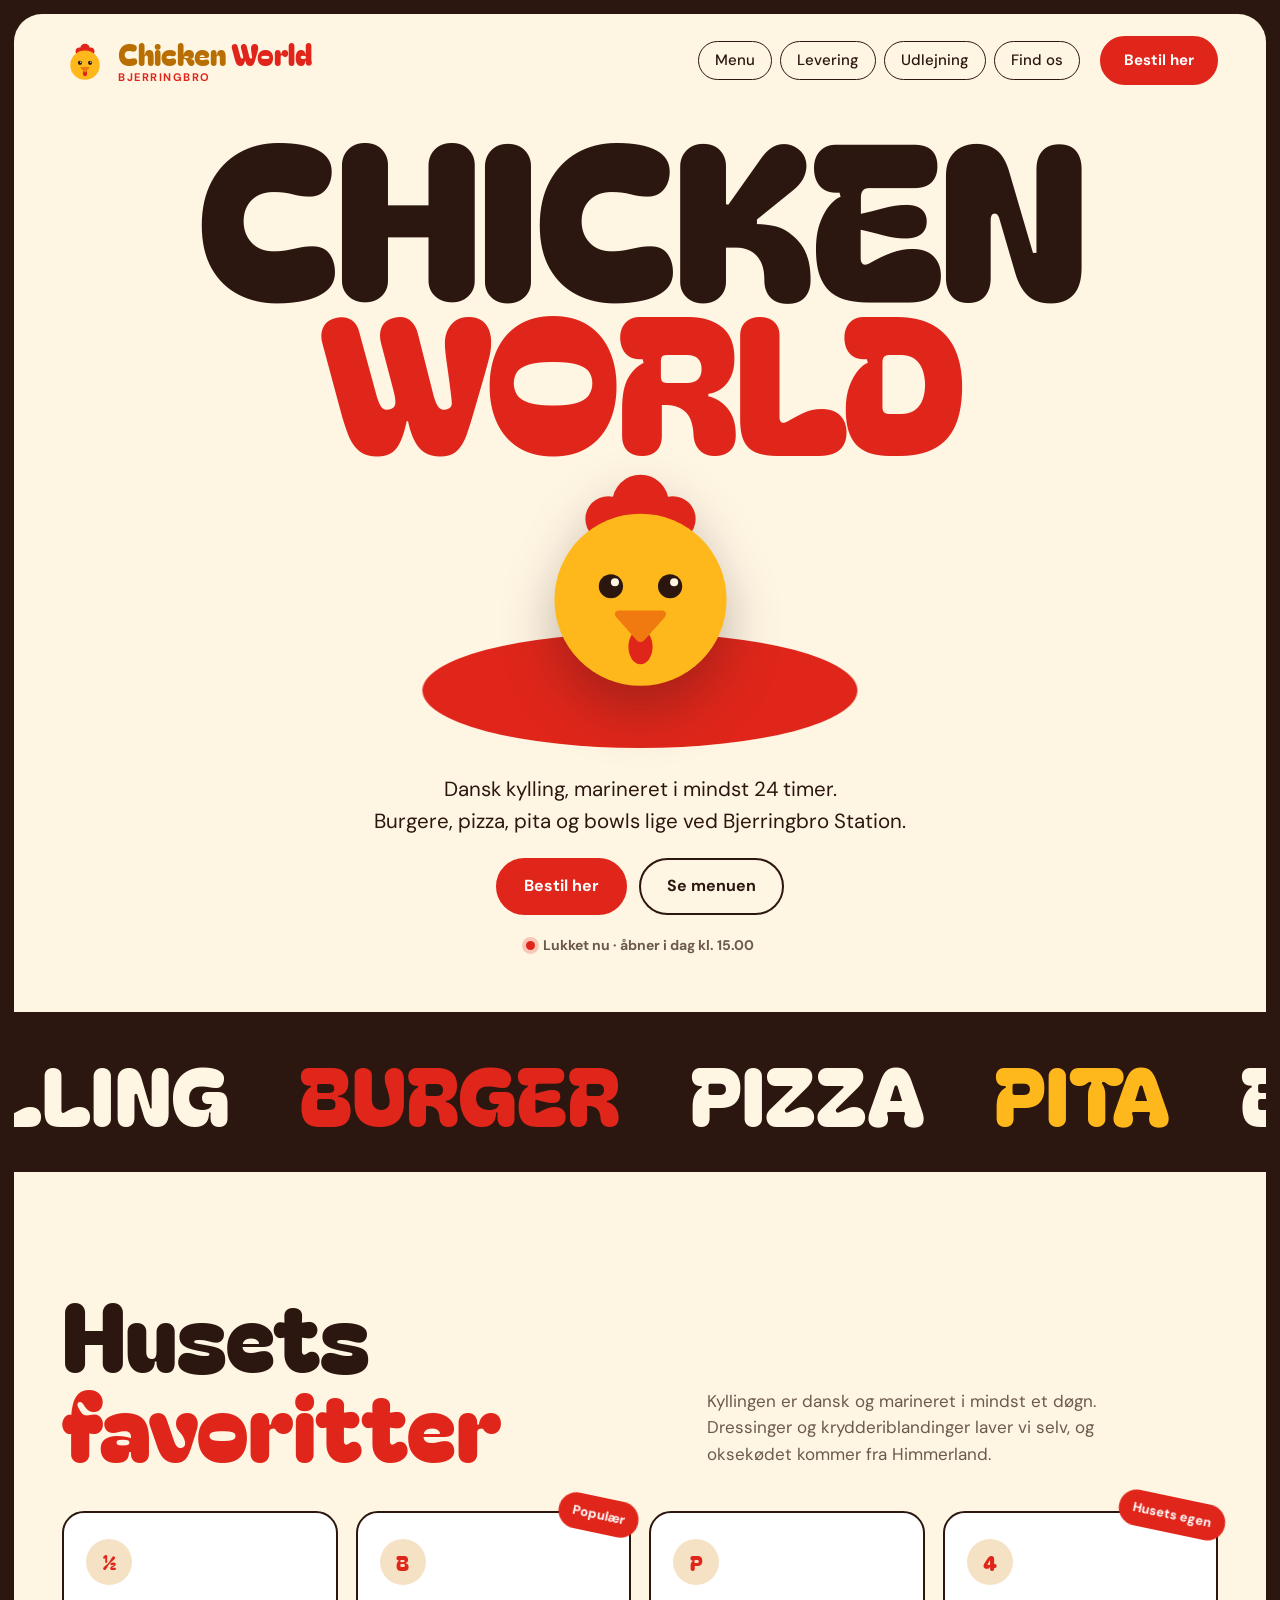
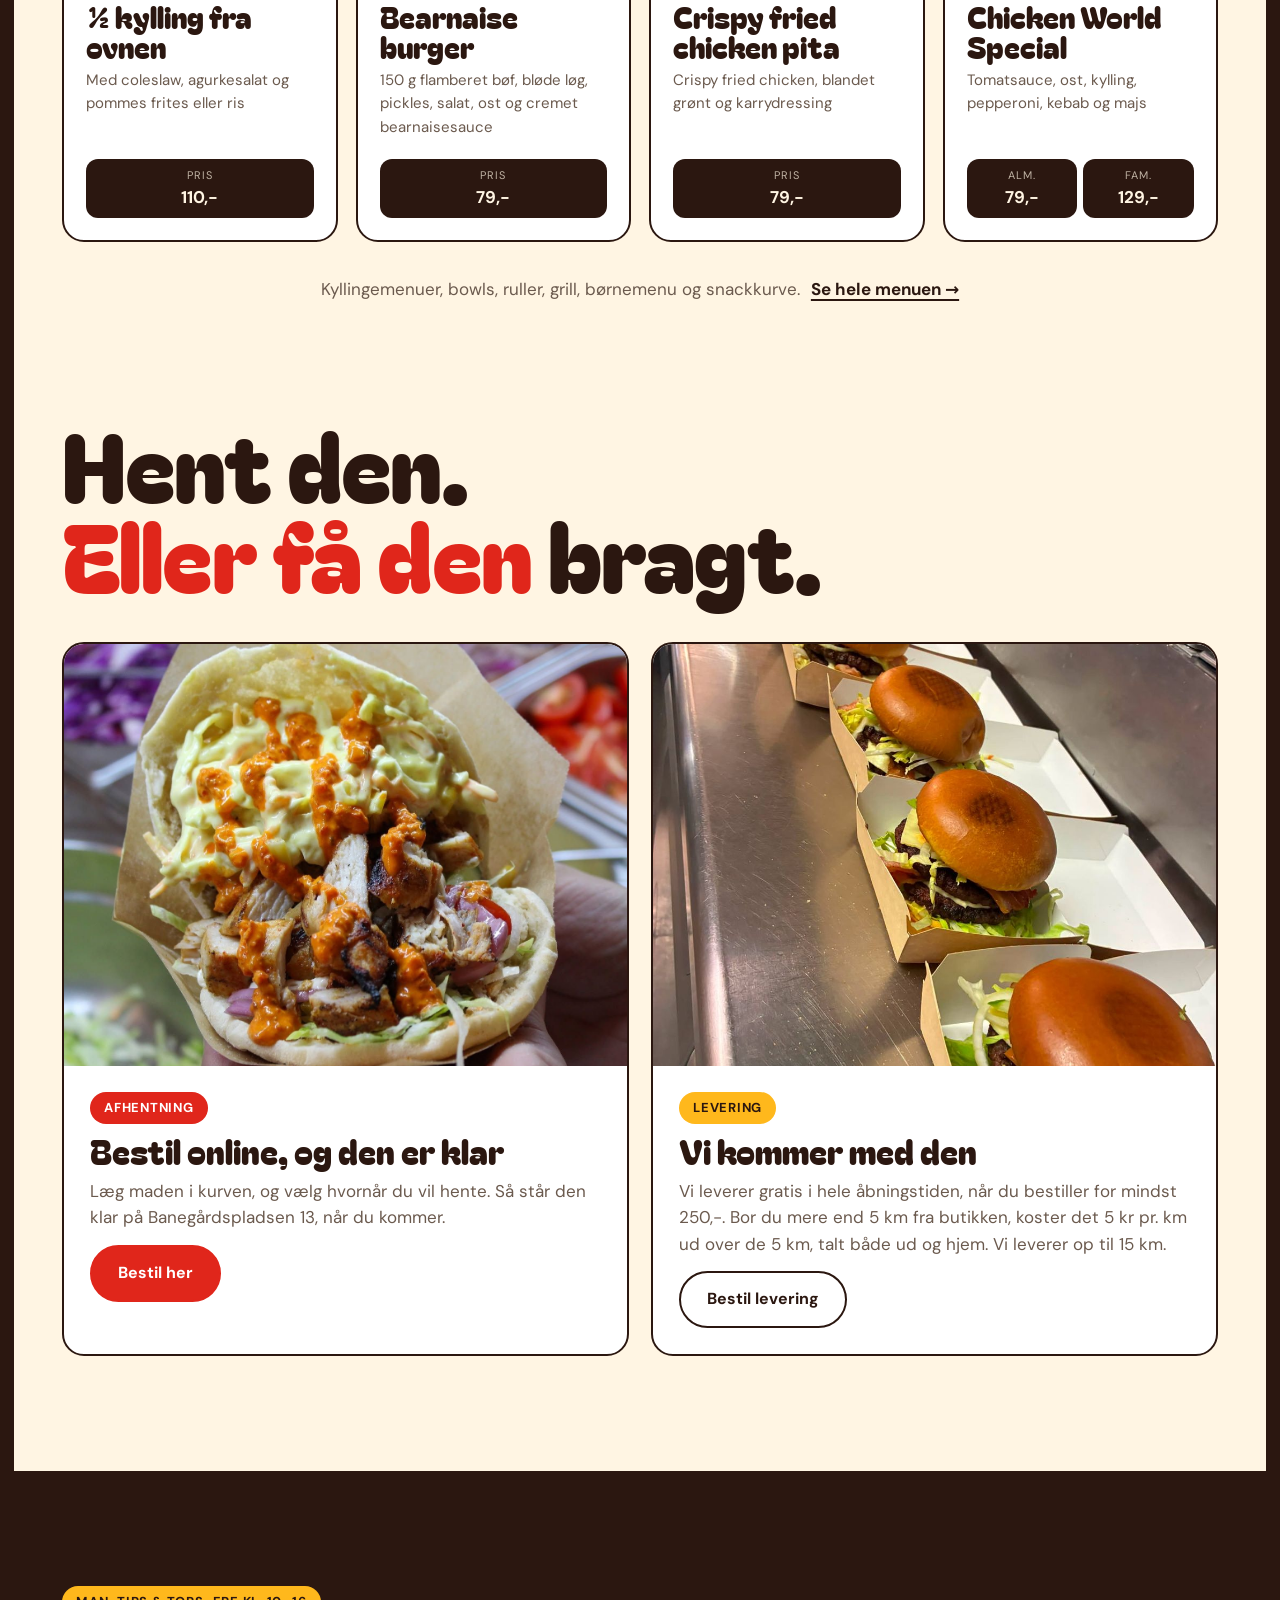
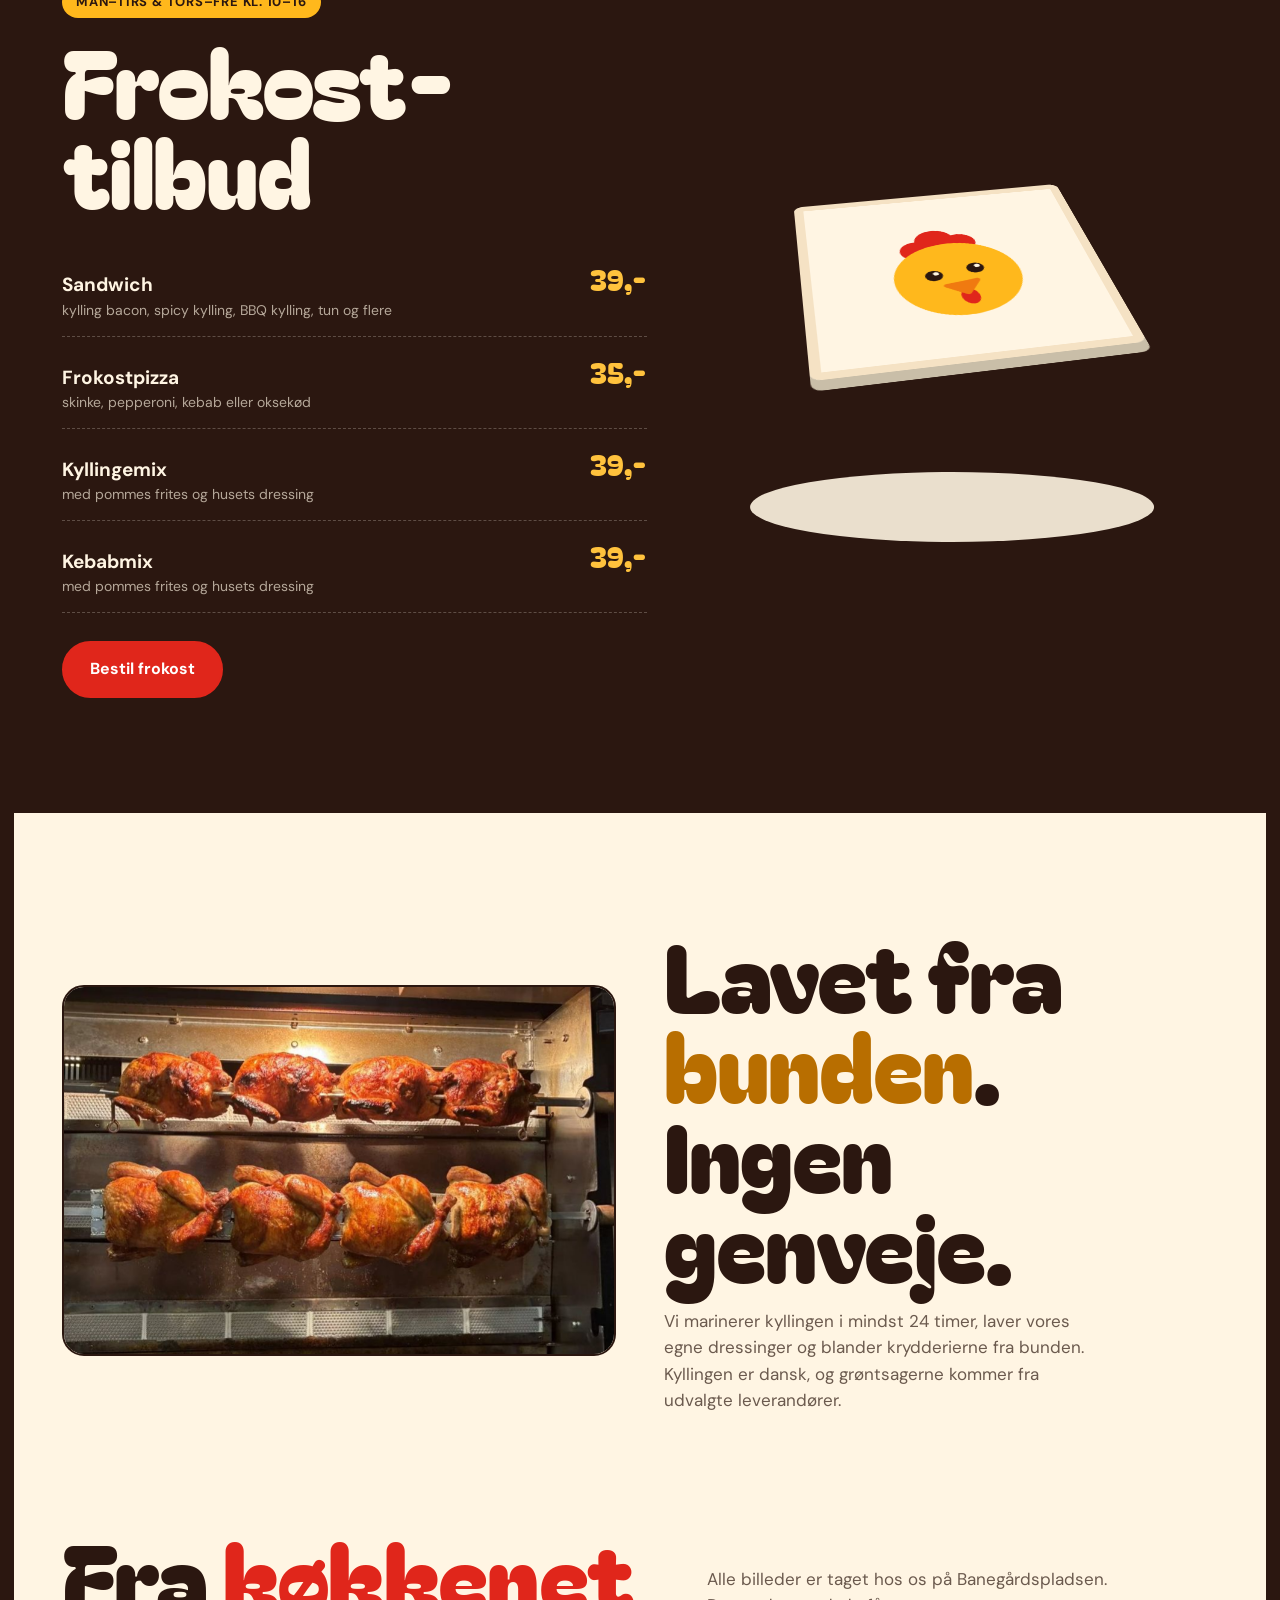
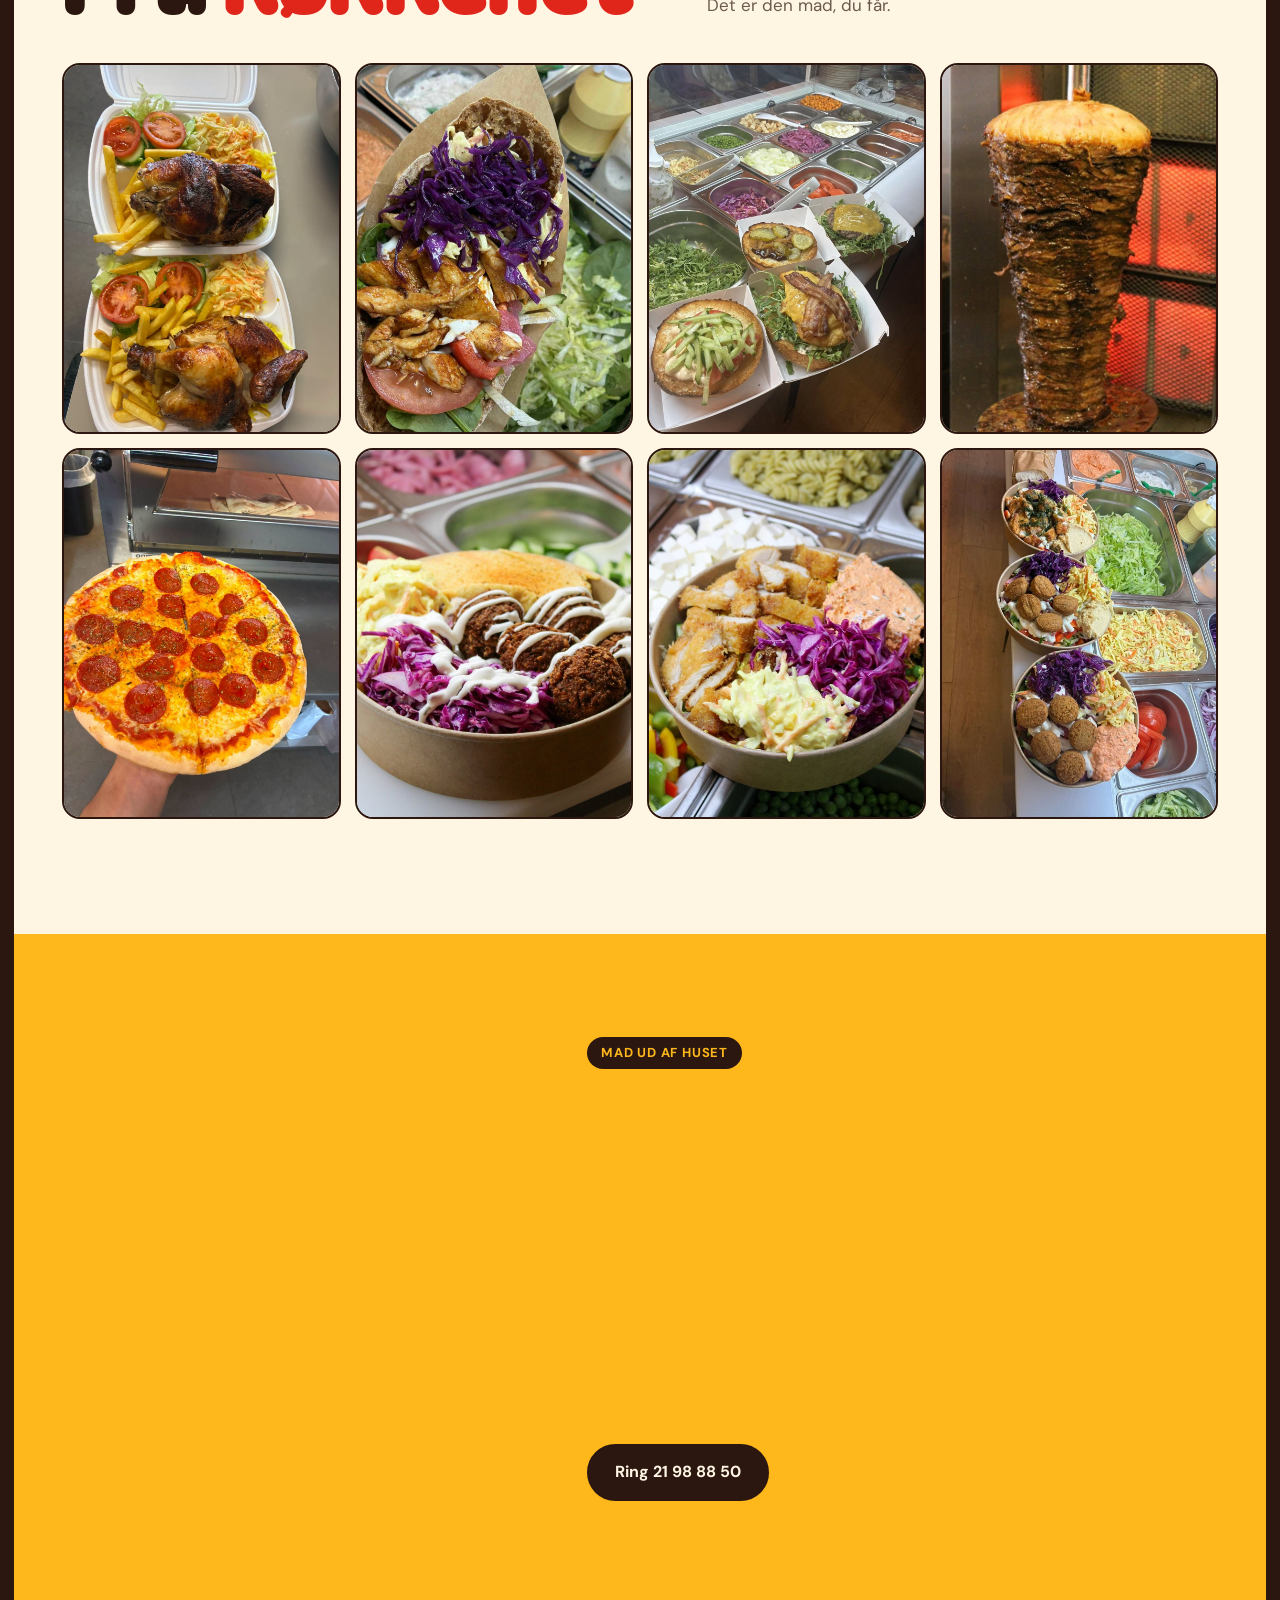
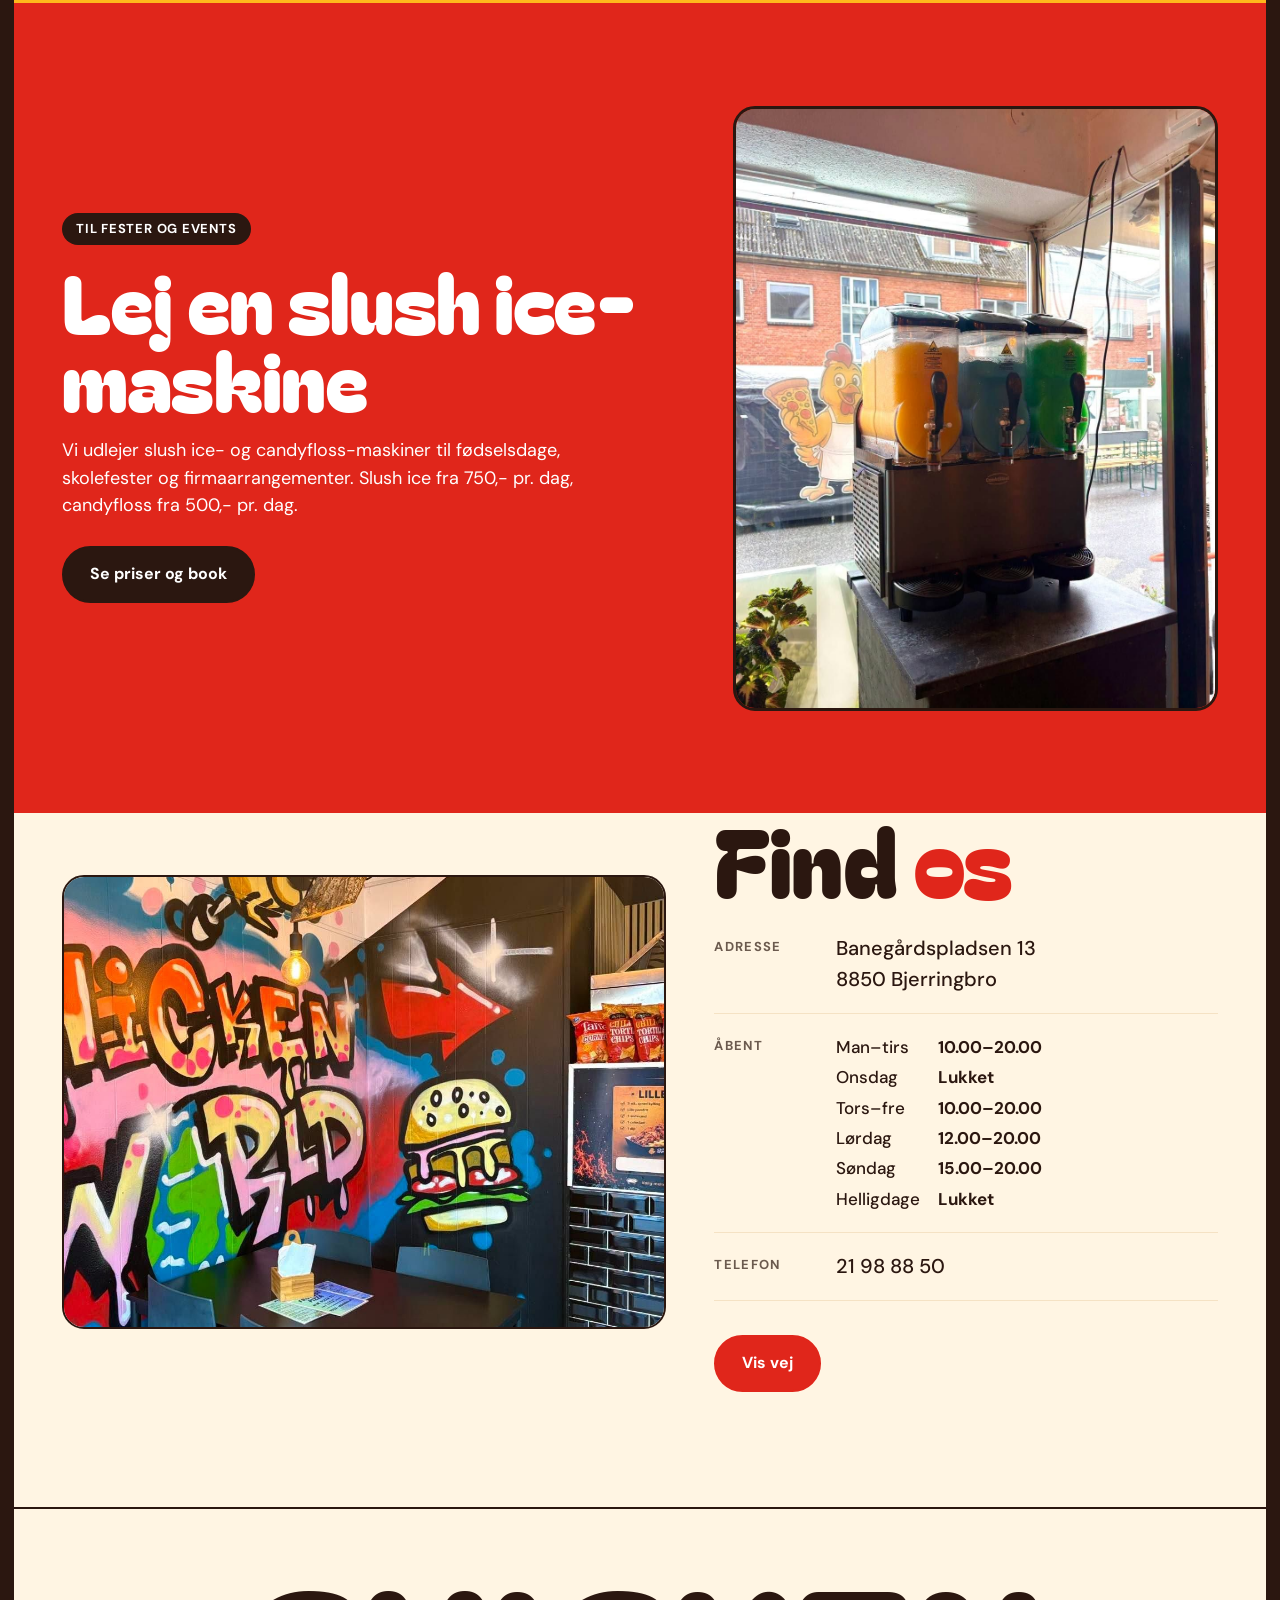
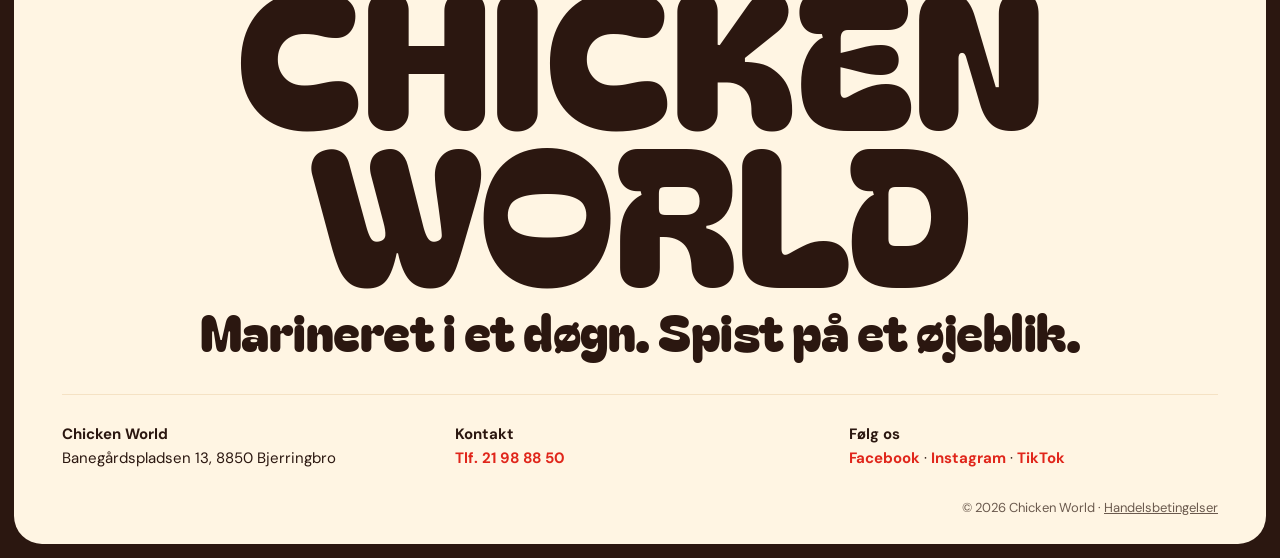
==== commit dad01e2b: "Onsdag lukket, søndag åben 15–20 og levering op til 15 km Co-Authored-By: Claude Opus 5.5 <noreply@a" ====
--- a/index.html
+++ b/index.html
@@ -6,7 +6,7 @@
   <title>Chicken World – Bjerringbros take-away med kylling, burgere og pizza</title>
   <meta name="description" content="Chicken World på Banegårdspladsen 13 i Bjerringbro. Dansk kylling marineret i 24 timer, burgere, pizza, pita og bowls. Bestil online til afhentning eller levering.">
   <link rel="canonical" href="https://chickenworld.dk/">
-  <script type="application/ld+json">{"@context": "https://schema.org", "@type": "Restaurant", "name": "Chicken World", "url": "https://chickenworld.dk/", "telephone": "+4521988850", "image": "https://chickenworld.dk/assets/img/cw-butik.jpg", "logo": "https://chickenworld.dk/assets/img/logo-mark.svg", "servesCuisine": ["Grillkylling", "Burgere", "Pizza", "Pita"], "priceRange": "kr", "address": {"@type": "PostalAddress", "streetAddress": "Banegårdspladsen 13", "postalCode": "8850", "addressLocality": "Bjerringbro", "addressCountry": "DK"}, "openingHoursSpecification": [{"@type": "OpeningHoursSpecification", "dayOfWeek": ["Monday", "Tuesday", "Wednesday", "Thursday", "Friday"], "opens": "10:00", "closes": "20:00"}, {"@type": "OpeningHoursSpecification", "dayOfWeek": "Saturday", "opens": "12:00", "closes": "20:00"}], "hasMenu": "https://chickenworld.dk/menu.html", "acceptsReservations": false, "sameAs": ["https://www.facebook.com/profile.php?id=61573798095830", "https://www.instagram.com/chickenworld_8850/"]}</script>
+  <script type="application/ld+json">{"@context": "https://schema.org", "@type": "Restaurant", "name": "Chicken World", "url": "https://chickenworld.dk/", "telephone": "+4521988850", "image": "https://chickenworld.dk/assets/img/cw-butik.jpg", "logo": "https://chickenworld.dk/assets/img/logo-mark.svg", "servesCuisine": ["Grillkylling", "Burgere", "Pizza", "Pita"], "priceRange": "kr", "address": {"@type": "PostalAddress", "streetAddress": "Banegårdspladsen 13", "postalCode": "8850", "addressLocality": "Bjerringbro", "addressCountry": "DK"}, "openingHoursSpecification": [{"@type": "OpeningHoursSpecification", "dayOfWeek": ["Monday", "Tuesday", "Thursday", "Friday"], "opens": "10:00", "closes": "20:00"}, {"@type": "OpeningHoursSpecification", "dayOfWeek": "Saturday", "opens": "12:00", "closes": "20:00"}, {"@type": "OpeningHoursSpecification", "dayOfWeek": "Sunday", "opens": "15:00", "closes": "20:00"}], "hasMenu": "https://chickenworld.dk/menu.html", "acceptsReservations": false, "sameAs": ["https://www.facebook.com/profile.php?id=61573798095830", "https://www.instagram.com/chickenworld_8850/"]}</script>
   <link rel="icon" href="assets/img/favicon.svg?v=2" type="image/svg+xml">
   <link rel="stylesheet" href="styles.css?v=63">
 </head>
@@ -47,7 +47,7 @@
             <a class="btn btn--orange" href="menu.html">Bestil her</a>
             <a class="btn btn--ghost" href="menu.html">Se menuen</a>
           </div>
-          <p class="hero__hours reveal" id="openstatus"><span class="dot"></span> Man–fre 10–20 · lør 12–20</p>
+          <p class="hero__hours reveal" id="openstatus"><span class="dot"></span> Man–tirs &amp; tors–fre 10–20 · lør 12–20 · søn 15–20</p>
         </div>
       </section>
 
@@ -119,7 +119,7 @@
             <div class="way__body">
               <span class="pill pill--green">Levering</span>
               <h3>Vi kommer med den</h3>
-              <p>Vi leverer gratis i hele åbningstiden, når du bestiller for mindst 250,-. Bor du mere end 5 km fra butikken, koster det 5 kr pr. km ud over de 5 km, talt både ud og hjem. Vi leverer op til 8 km.</p>
+              <p>Vi leverer gratis i hele åbningstiden, når du bestiller for mindst 250,-. Bor du mere end 5 km fra butikken, koster det 5 kr pr. km ud over de 5 km, talt både ud og hjem. Vi leverer op til 15 km.</p>
               <a class="btn btn--ghost way__cta" href="menu.html">Bestil levering</a>
             </div>
           </article>
@@ -130,7 +130,7 @@
       <section class="lunch">
         <div class="lunch__inner">
           <div class="lunch__text">
-            <span class="pill pill--green">Mandag–fredag kl. 10–16</span>
+            <span class="pill pill--green">Man–tirs &amp; tors–fre kl. 10–16</span>
             <h2 class="display reveal">Frokost&shy;tilbud</h2>
             <ul class="lunch__list">
               <li class="reveal"><span>Sandwich <small>kylling bacon, spicy kylling, BBQ kylling, tun og flere</small></span><b>39,-</b></li>
@@ -214,10 +214,12 @@
             <div class="reveal"><dt>Adresse</dt><dd><a href="https://maps.google.com/?q=Baneg%C3%A5rdspladsen+13,+8850+Bjerringbro" target="_blank" rel="noopener">Banegårdspladsen 13<br>8850 Bjerringbro</a></dd></div>
             <div class="reveal"><dt>Åbent</dt><dd>
               <table class="hours">
-                <tr><th>Man–tors</th><td>10.00–20.00</td></tr>
-                <tr><th>Fredag</th><td>10.00–20.00</td></tr>
+                <tr><th>Man–tirs</th><td>10.00–20.00</td></tr>
+                <tr><th>Onsdag</th><td>Lukket</td></tr>
+                <tr><th>Tors–fre</th><td>10.00–20.00</td></tr>
                 <tr><th>Lørdag</th><td>12.00–20.00</td></tr>
-                <tr><th>Søn &amp; helligdage</th><td>Lukket</td></tr>
+                <tr><th>Søndag</th><td>15.00–20.00</td></tr>
+                <tr><th>Helligdage</th><td>Lukket</td></tr>
               </table>
             </dd></div>
             <div class="reveal"><dt>Telefon</dt><dd><a href="tel:+4521988850">21 98 88 50</a></dd></div>
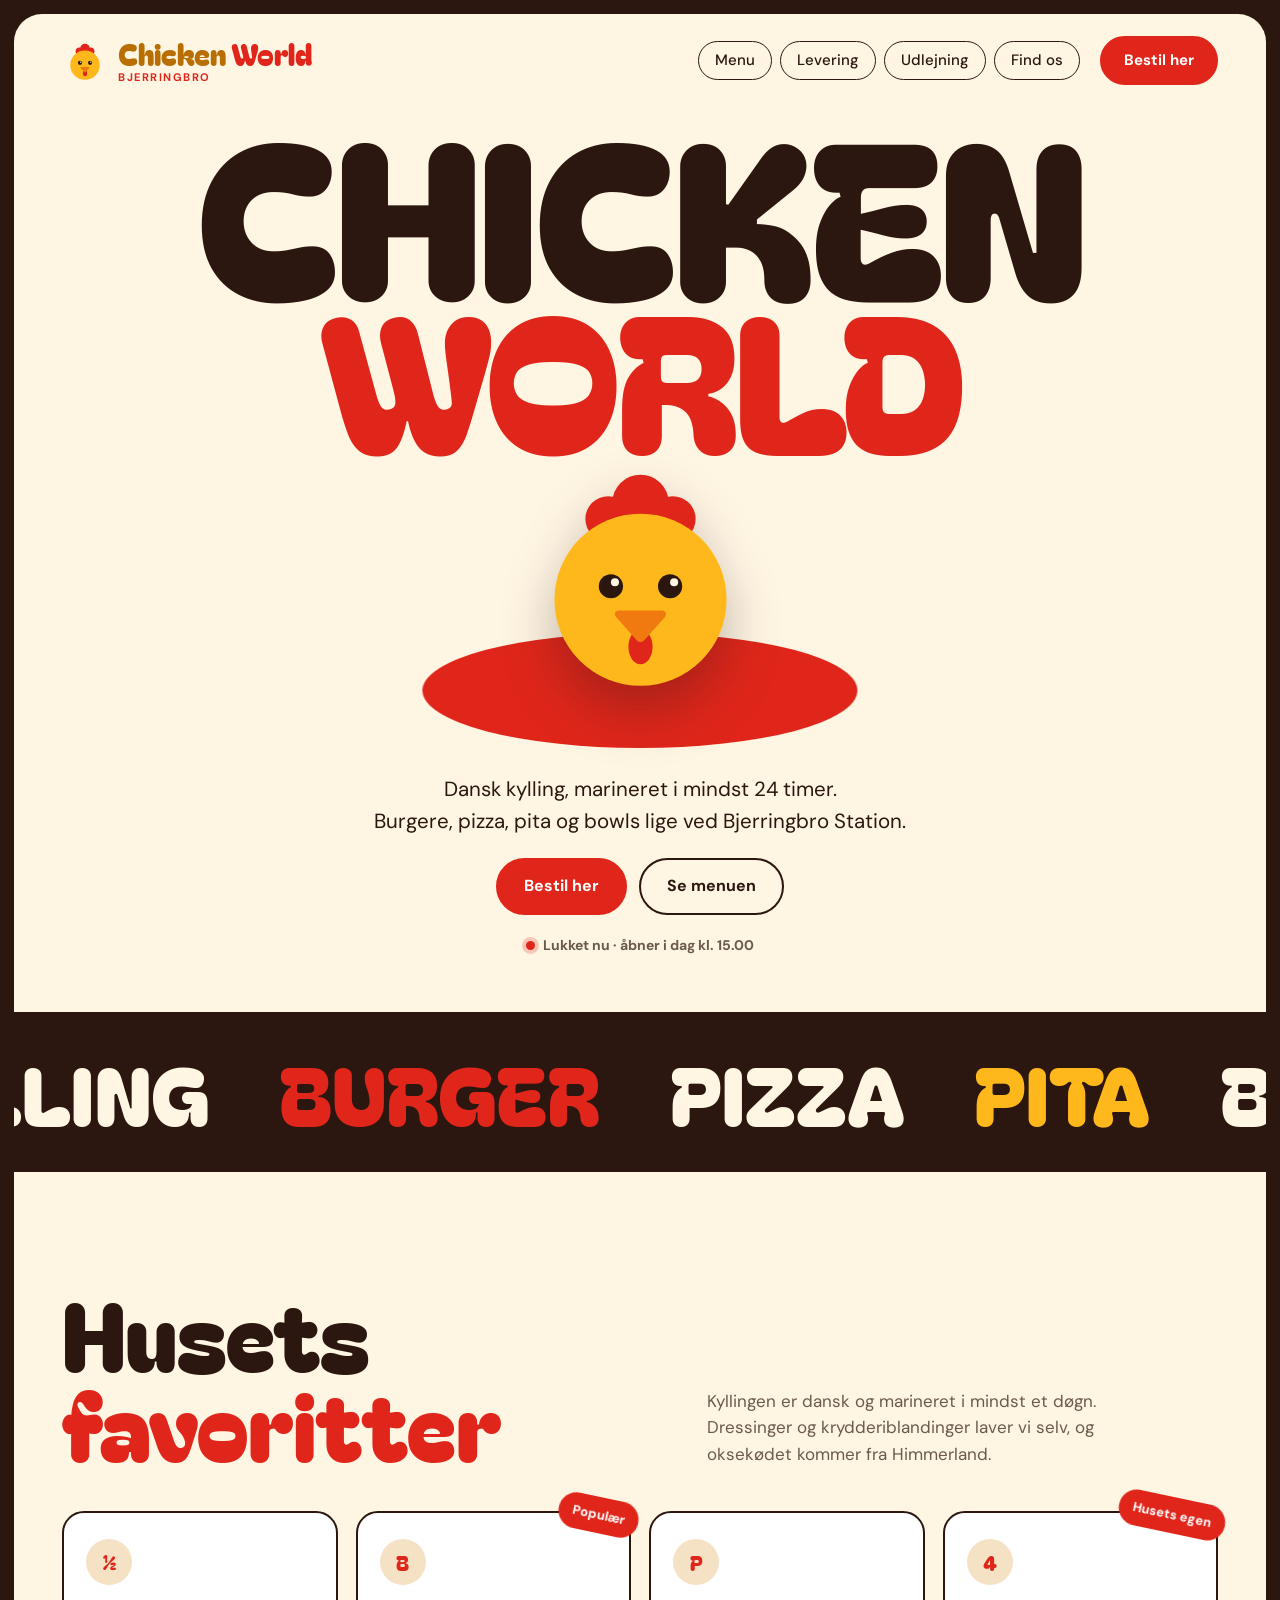
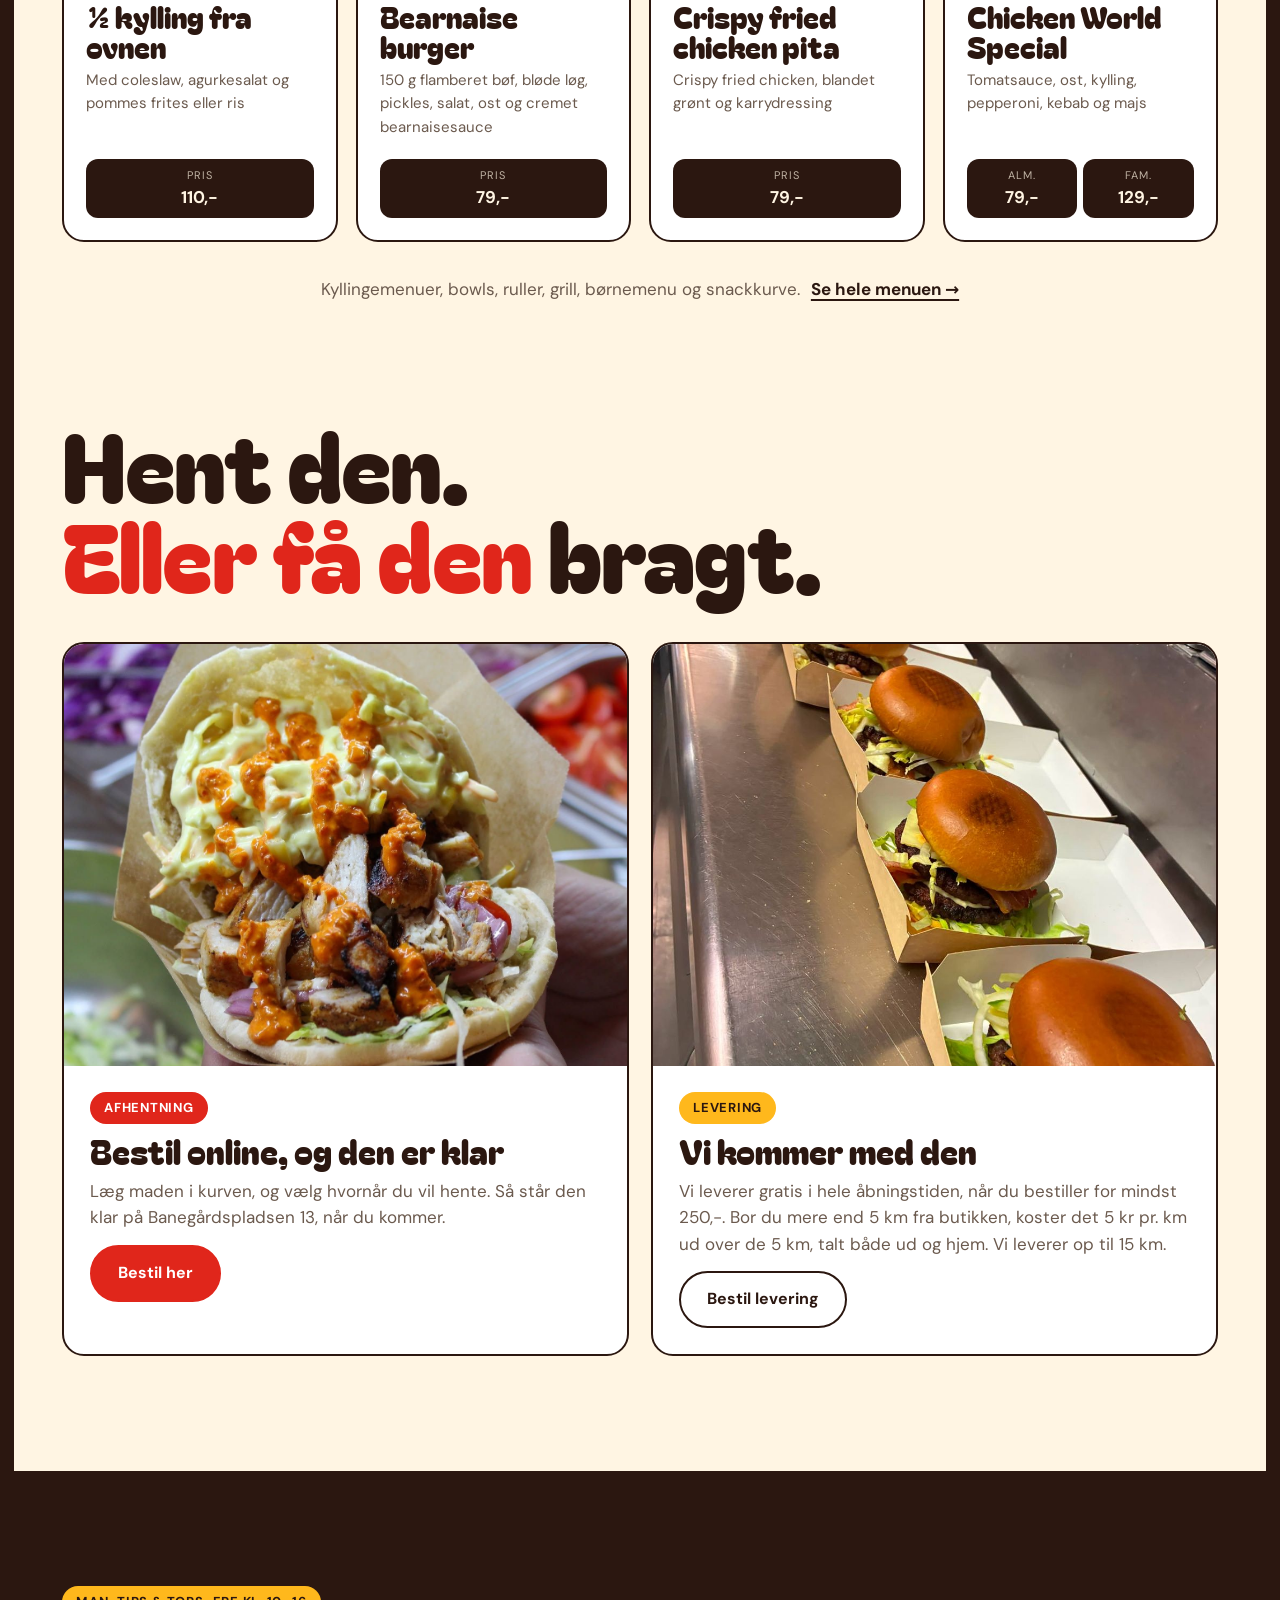
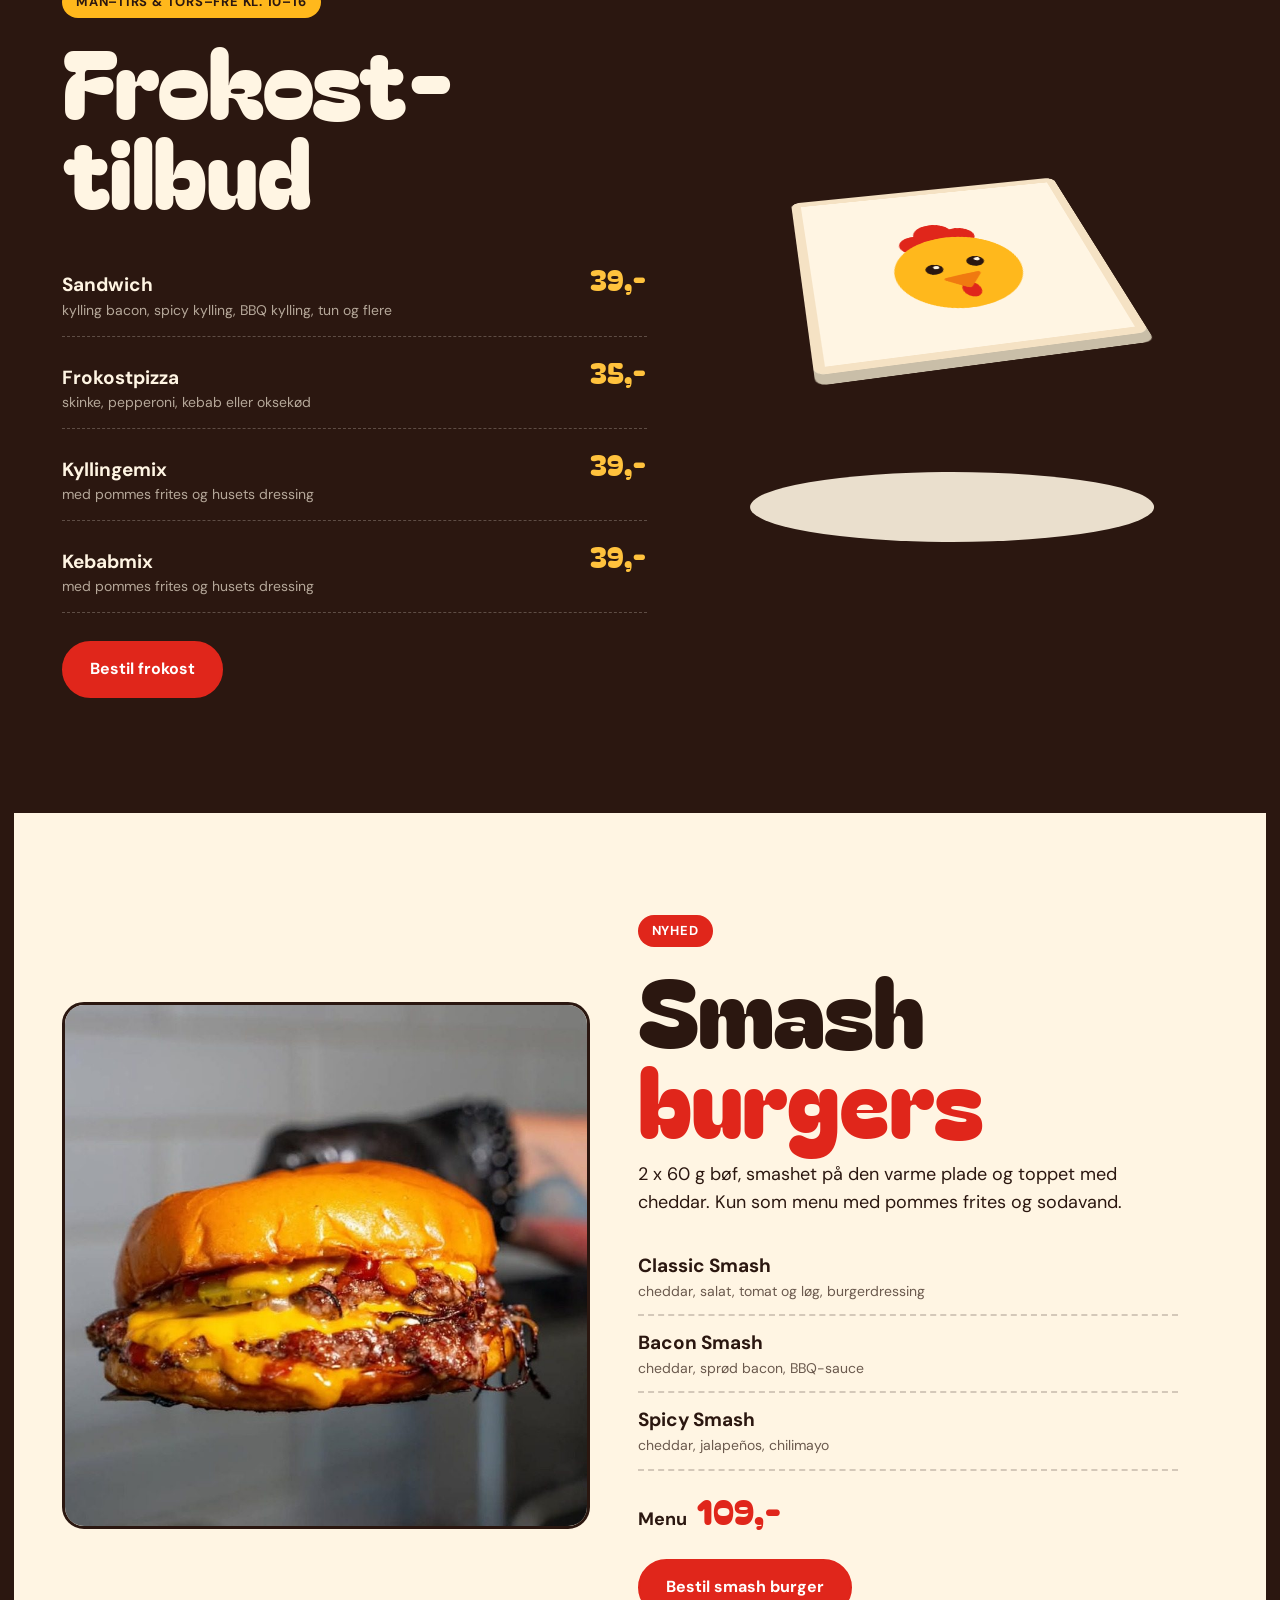
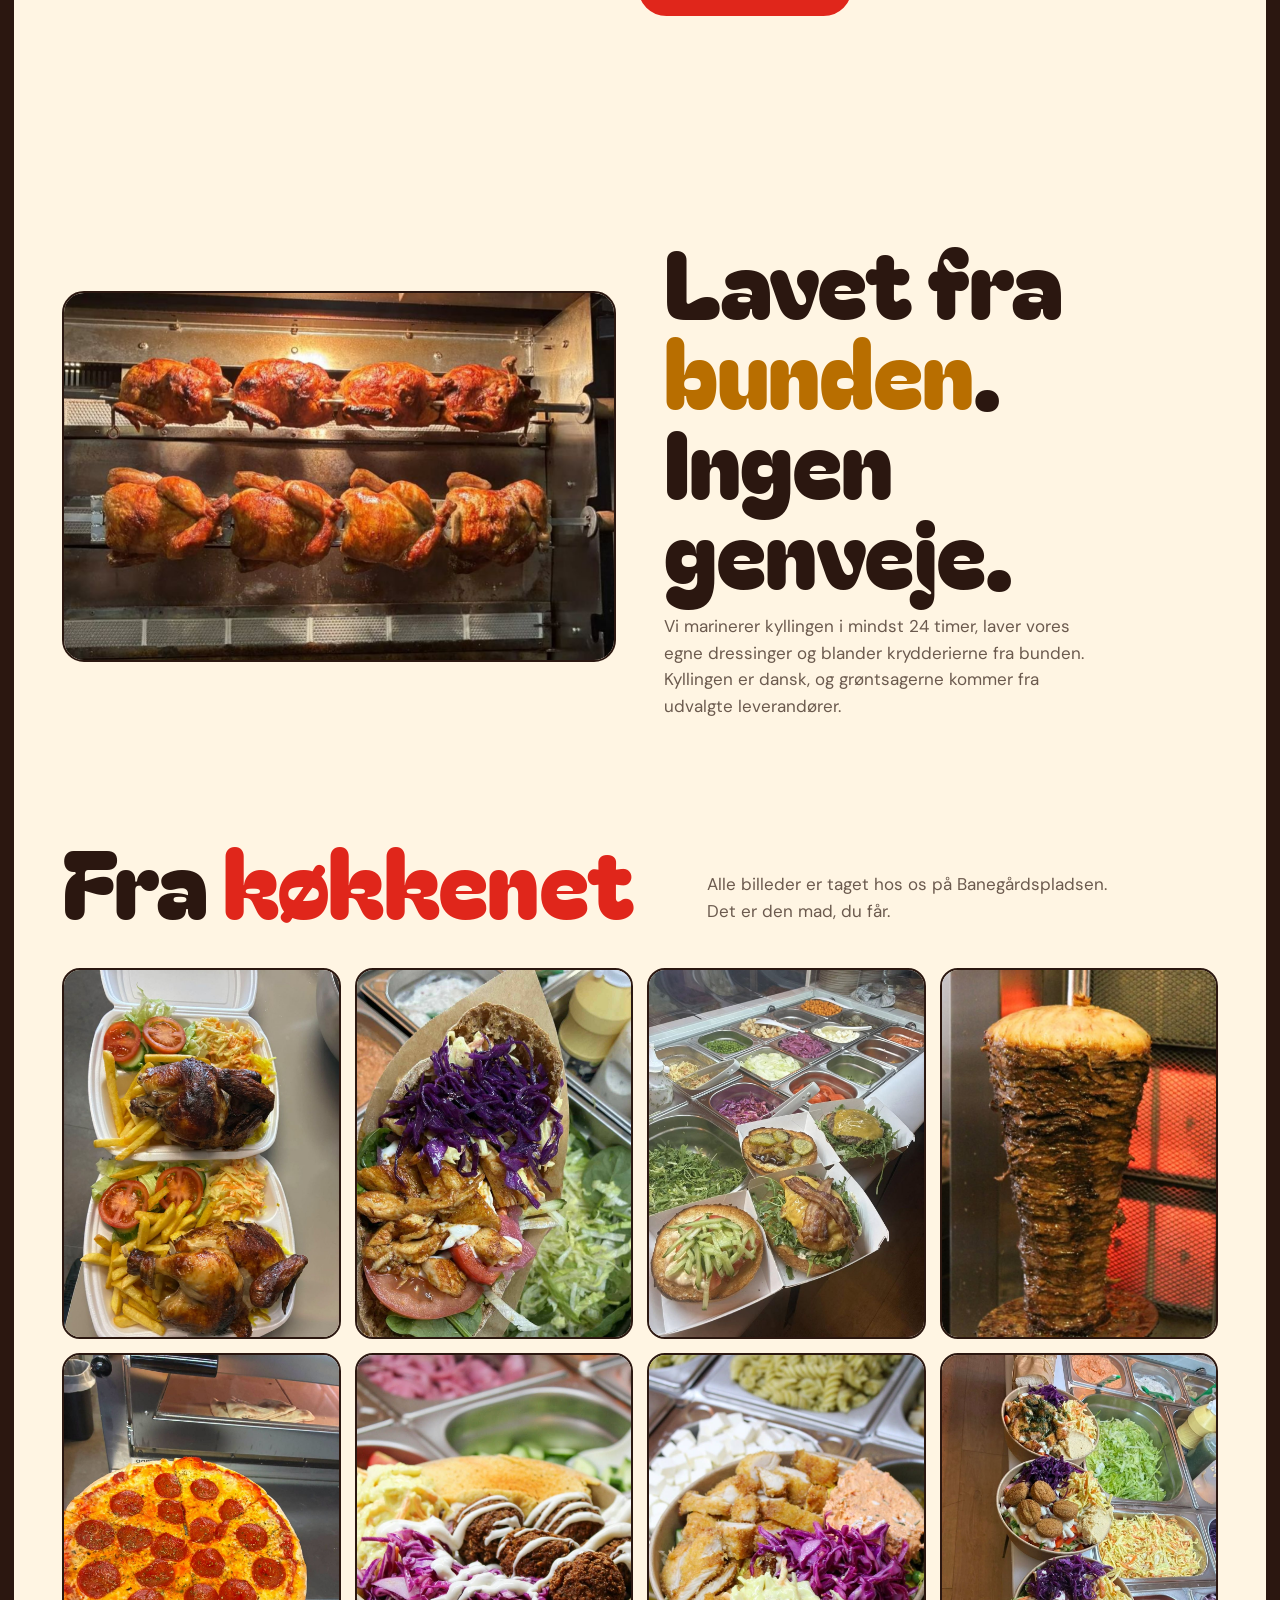
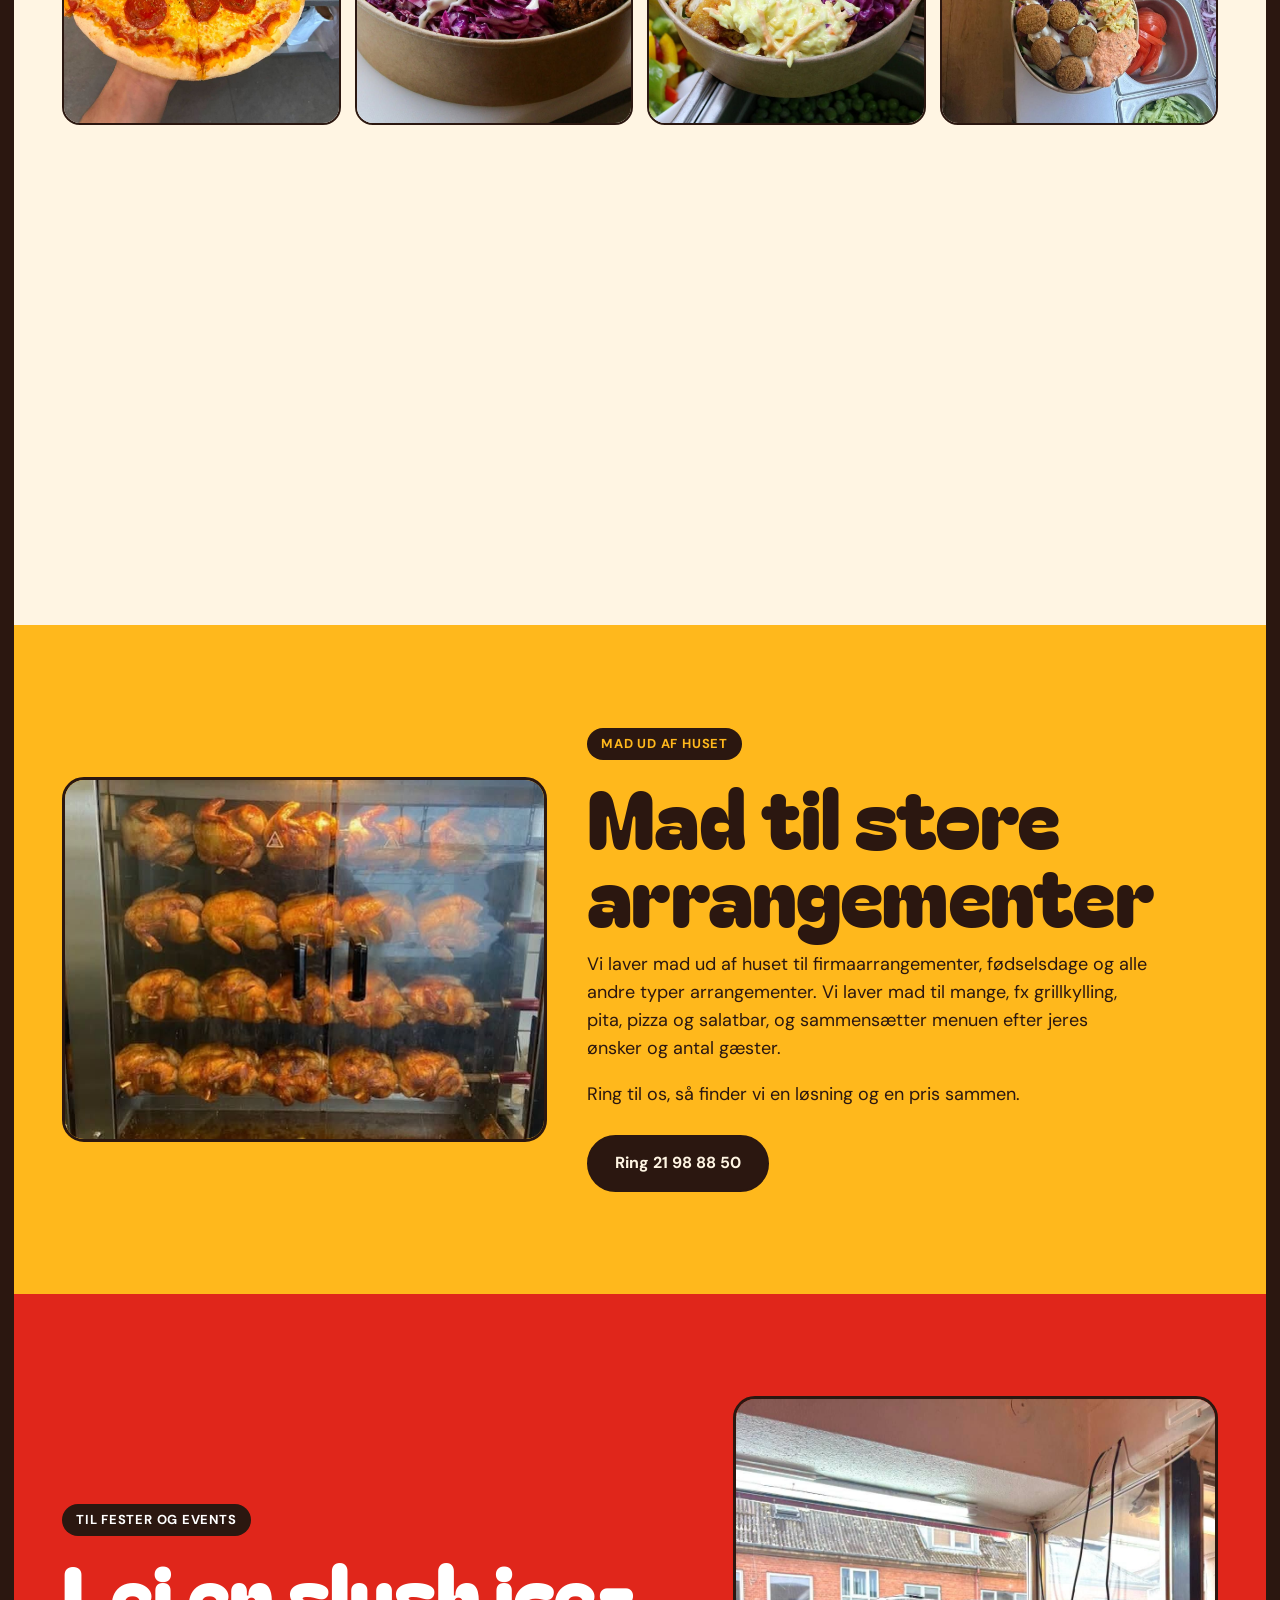
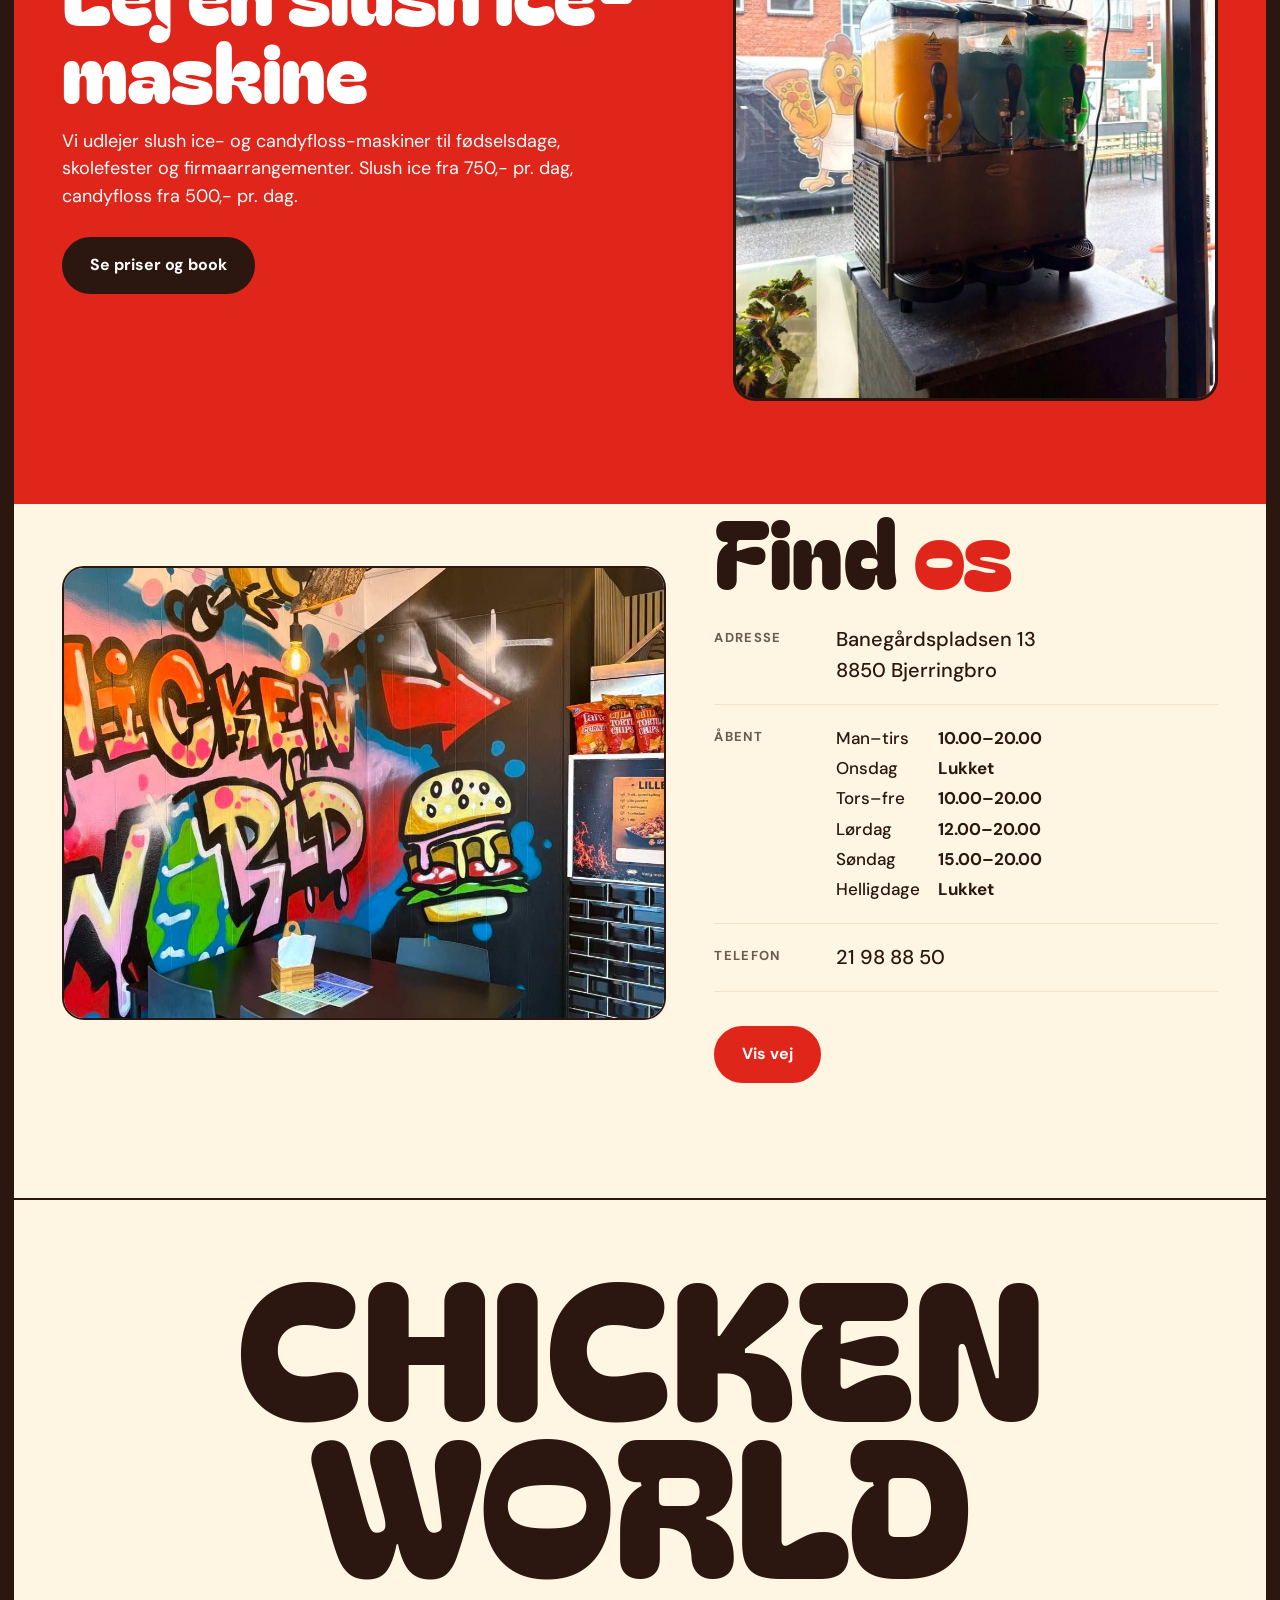
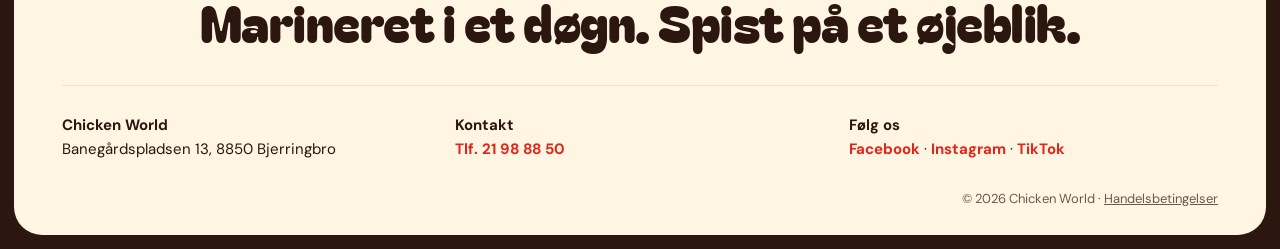
==== commit 1ad81d69: "Smash burgers på forsiden og fire nye billeder i galleriet (sorte kanter fjernet) Co-Authored-By: Cl" ====
--- a/index.html
+++ b/index.html
@@ -149,6 +149,25 @@
         </div>
       </section>
 
+      <!-- SMASH BURGERS -->
+      <section class="smashb" id="smash">
+        <div class="smashb__inner">
+          <div class="smashb__img reveal"><img src="assets/img/smash-burger.jpg" alt="Smashburger med cheddar og to bøffer" loading="lazy"></div>
+          <div>
+            <span class="pill pill--orange">Nyhed</span>
+            <h2 class="display reveal">Smash <span class="o">burgers</span></h2>
+            <p class="reveal">2 x 60 g bøf, smashet på den varme plade og toppet med cheddar. Kun som menu med pommes frites og sodavand.</p>
+            <ul class="smashb__list">
+              <li class="reveal"><span>Classic Smash <small>cheddar, salat, tomat og løg, burgerdressing</small></span></li>
+              <li class="reveal"><span>Bacon Smash <small>cheddar, sprød bacon, BBQ-sauce</small></span></li>
+              <li class="reveal"><span>Spicy Smash <small>cheddar, jalapeños, chilimayo</small></span></li>
+            </ul>
+            <p class="smashb__price reveal">Menu <b>109,-</b></p>
+            <a class="btn btn--orange reveal" href="menu.html#burgere">Bestil smash burger</a>
+          </div>
+        </div>
+      </section>
+
       <!-- SÅDAN LAVER VI MADEN -->
       <section class="section baked" id="om-os">
         <div class="baked__grid">
@@ -175,6 +194,10 @@
           <figure class="g6 reveal"><img src="assets/img/galleri-falafel.jpg" alt="Falafel bowl med rødkål og dressing" loading="lazy"></figure>
           <figure class="g7 reveal"><img src="assets/img/galleri-bowl.jpg" alt="Crispy chicken bowl ved salatbaren" loading="lazy"></figure>
           <figure class="g8 reveal"><img src="assets/img/galleri-salatbar.jpg" alt="Falafel og kylling i bowls ved salatbaren" loading="lazy"></figure>
+          <figure class="g9 reveal"><img src="assets/img/smash-grill.jpg" alt="Smashbøffer med cheddar på den varme plade" loading="lazy"></figure>
+          <figure class="g10 reveal"><img src="assets/img/smash-tre.jpg" alt="Tre smashburgere på pladen" loading="lazy"></figure>
+          <figure class="g11 reveal"><img src="assets/img/smash-tomat.jpg" alt="Tomat og salat lægges på en smashburger" loading="lazy"></figure>
+          <figure class="g12 reveal"><img src="assets/img/smash-log.jpg" alt="Løg på bøffen, før den bliver smashet" loading="lazy"></figure>
         </div>
       </section>
 
--- a/styles.css
+++ b/styles.css
@@ -367,3 +367,18 @@
 @media (max-width: 480px) {
   .cards { grid-template-columns: 1fr; }
 }
+
+/* Smash burgers */
+.smashb { background: var(--cream); padding: clamp(56px, 8vw, 110px) clamp(18px, 4vw, 48px); }
+.smashb__inner { display: grid; grid-template-columns: 1fr 1.1fr; gap: 48px; align-items: center; max-width: 1200px; margin: 0 auto; }
+.smashb h2 { font-size: clamp(50px, 7.4vw, 112px); margin: 16px 0 18px; }
+.smashb p { max-width: 540px; font-size: 18px; }
+.smashb__img { border-radius: var(--radius); overflow: hidden; border: 3px solid var(--ink); transform: rotate(2deg); }
+.smashb__img img { width: 100%; aspect-ratio: 1 / 1; object-fit: cover; display: block; }
+.smashb__list { list-style: none; display: grid; margin: 22px 0 10px; max-width: 540px; }
+.smashb__list li { padding: 12px 0; border-bottom: 2px dashed rgba(43, 23, 16, .2); }
+.smashb__list span { font-weight: 700; font-size: 19px; }
+.smashb__list small { display: block; font-weight: 400; font-size: 14px; color: var(--muted); }
+.smashb__price { margin: 14px 0 22px; font-weight: 700; }
+.smashb__price b { font-family: var(--display); font-weight: 400; font-size: 34px; color: var(--red); margin-left: 6px; }
+@media (max-width: 860px) { .smashb__inner { grid-template-columns: 1fr; } .smashb__img { max-width: 520px; } }
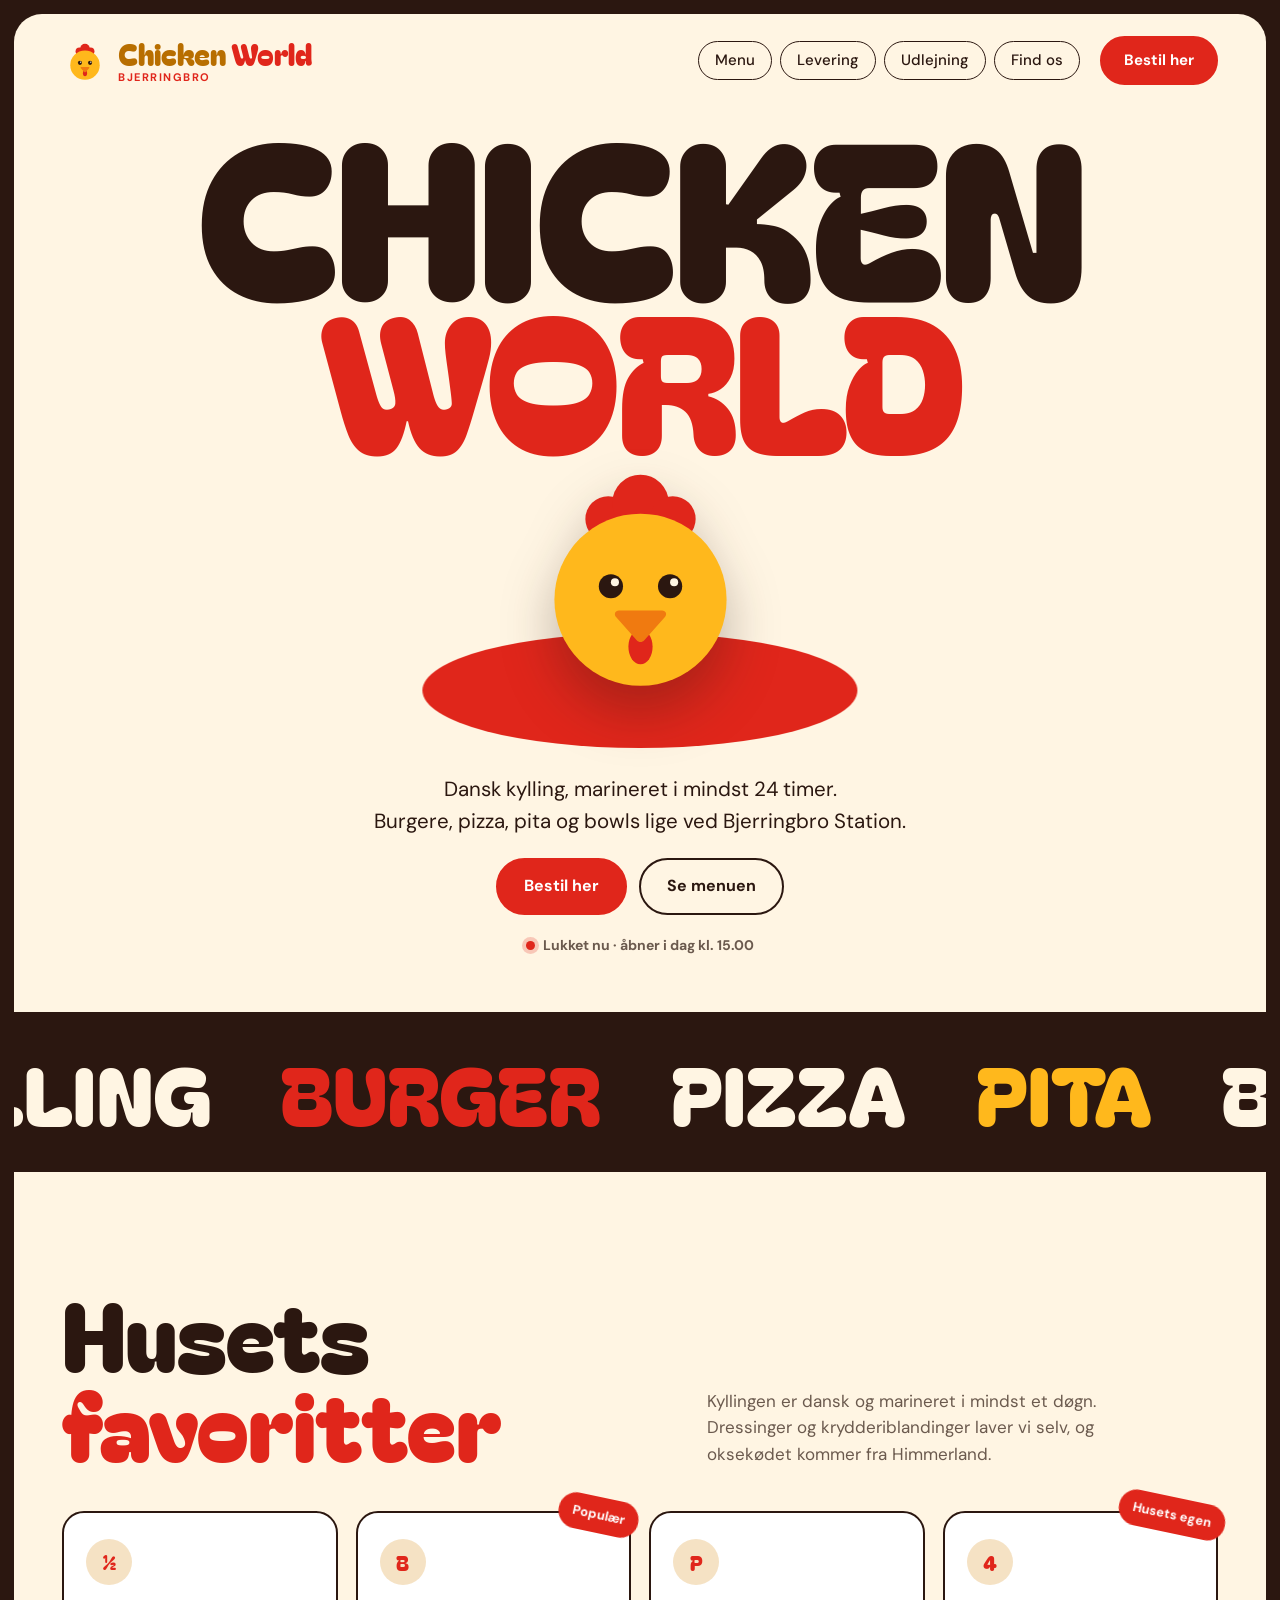
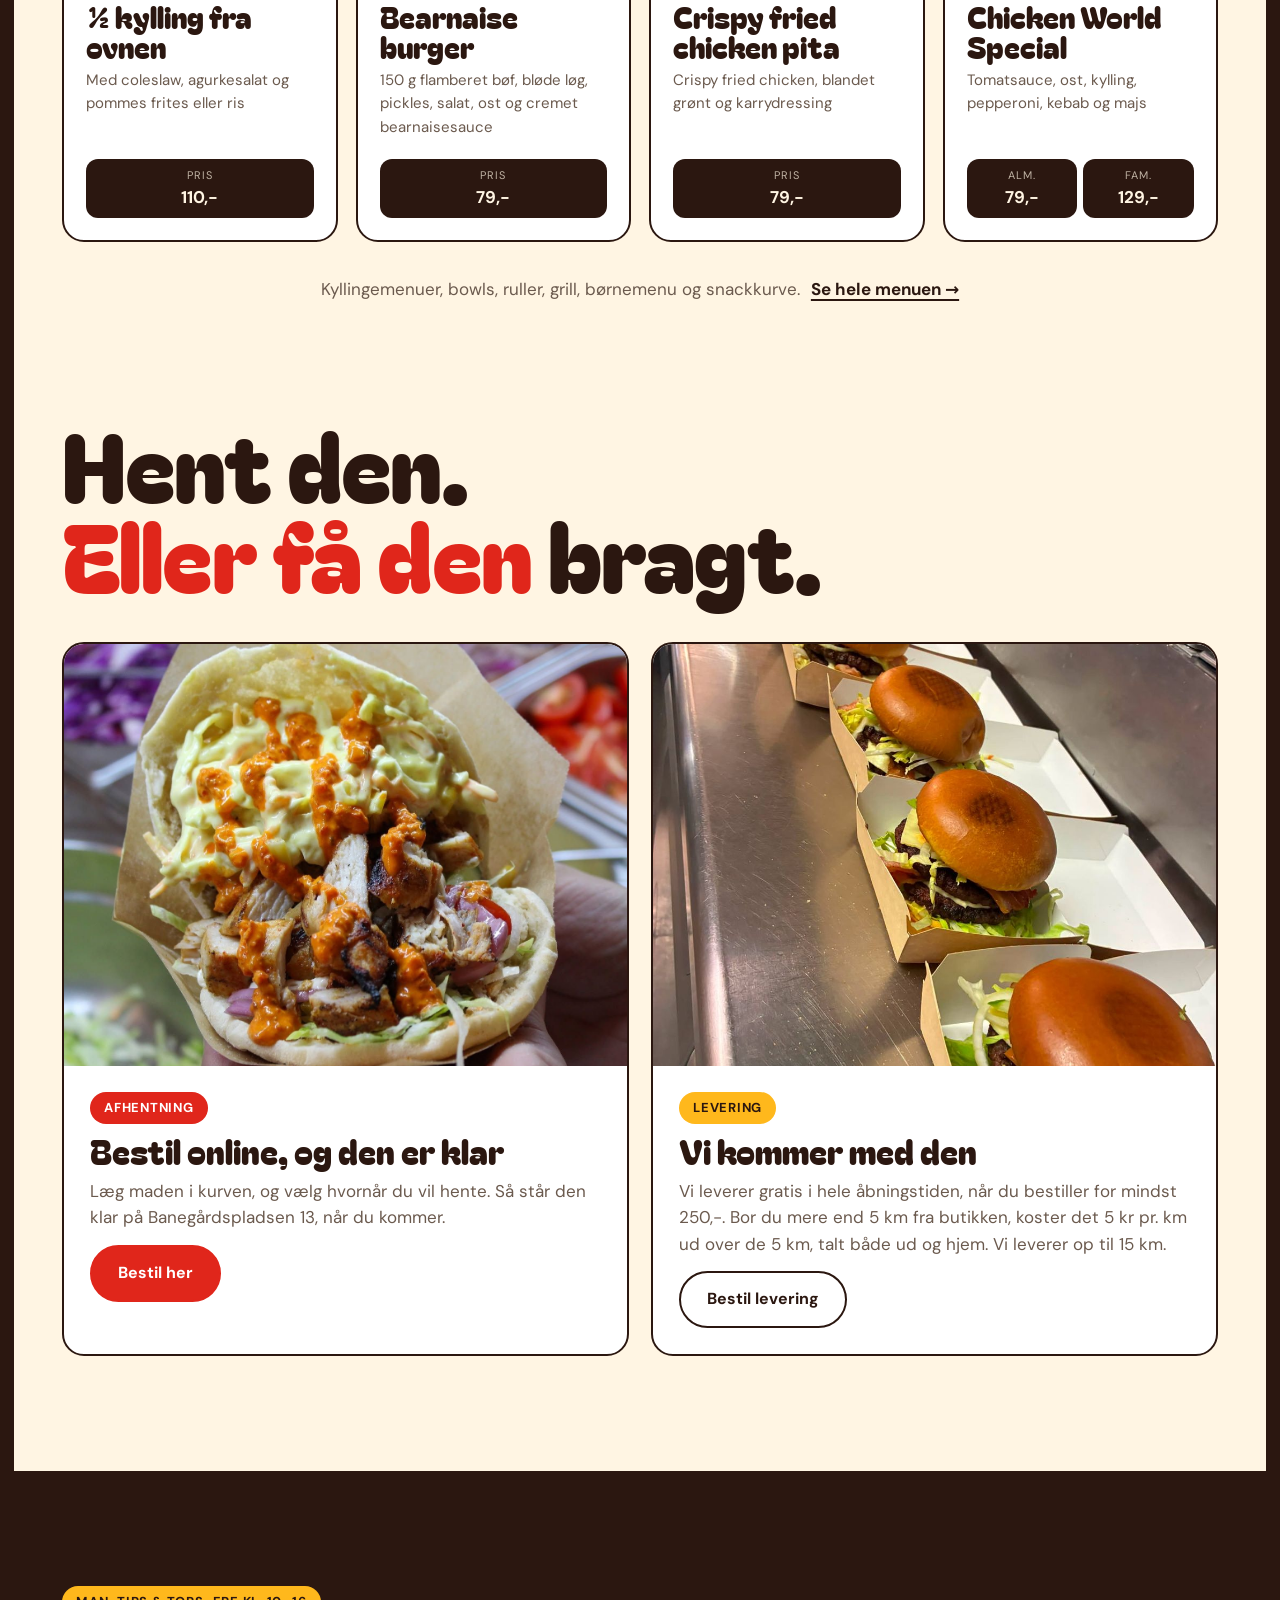
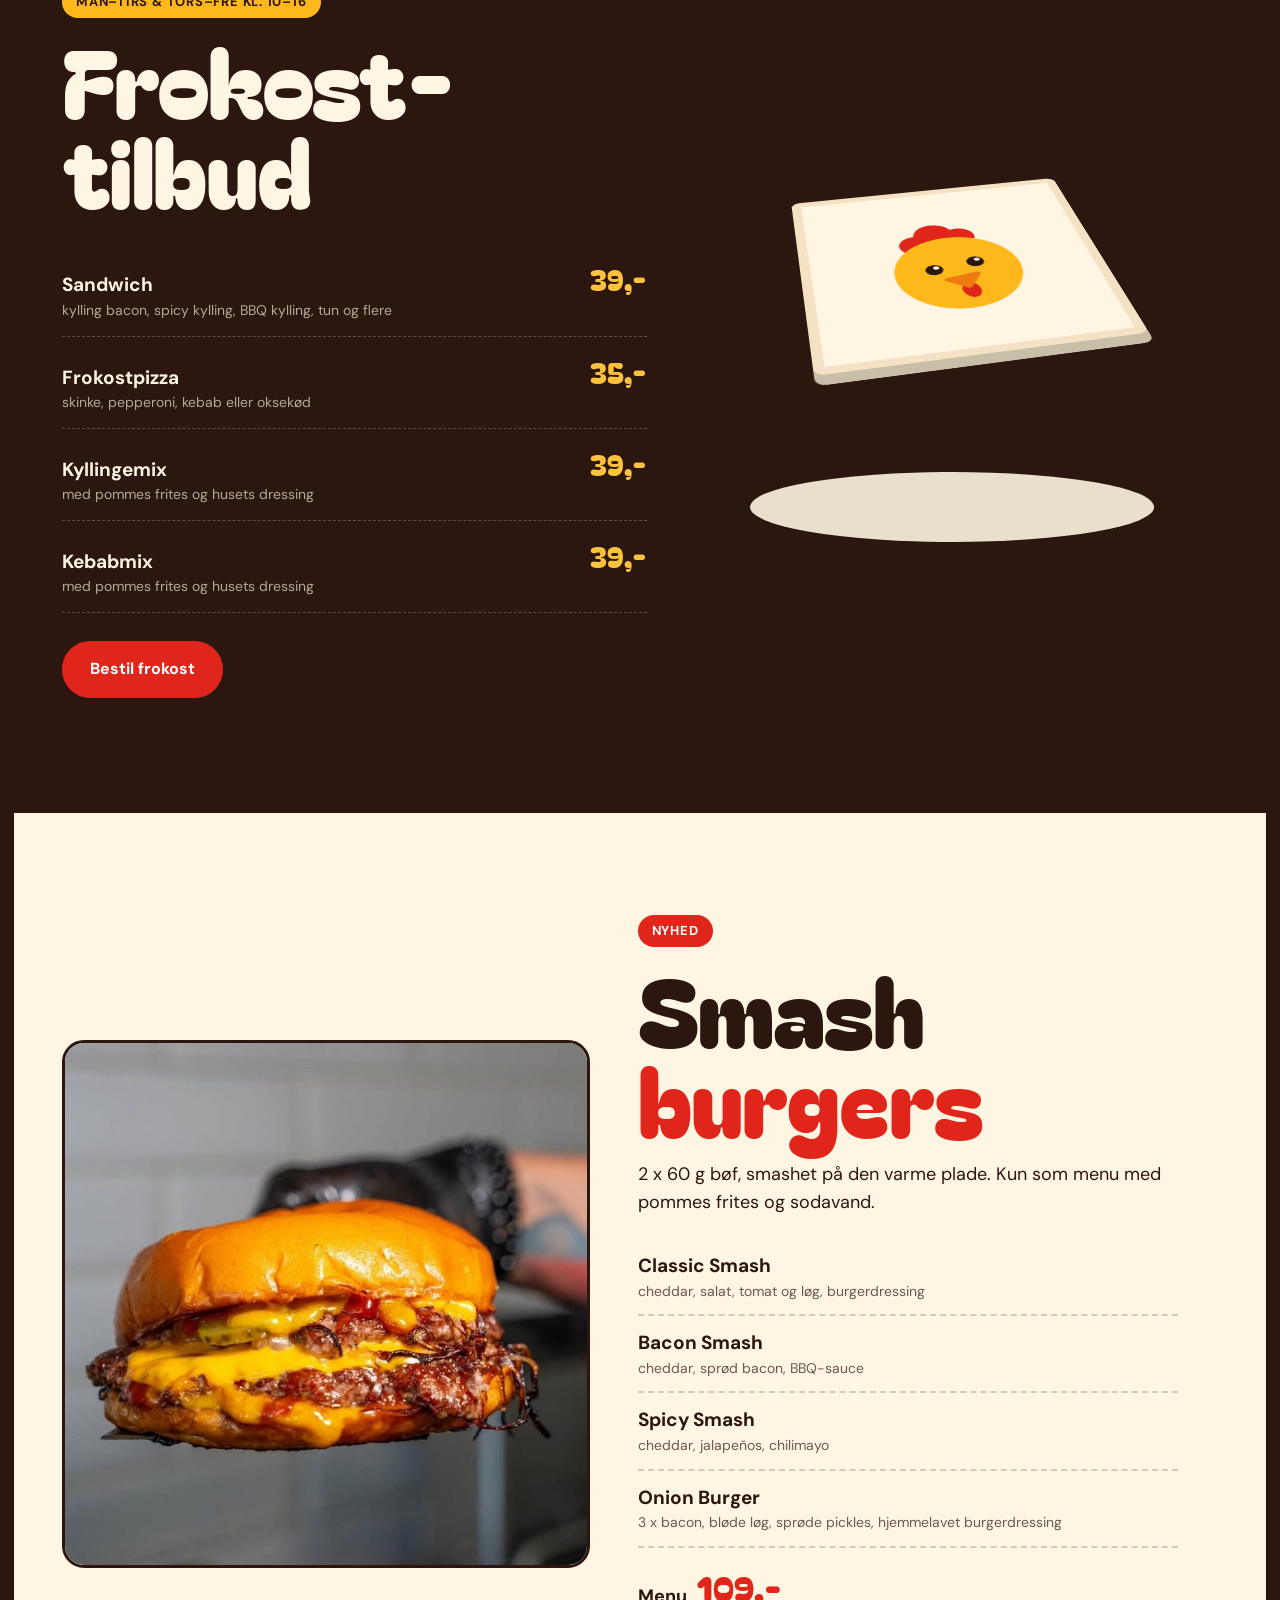
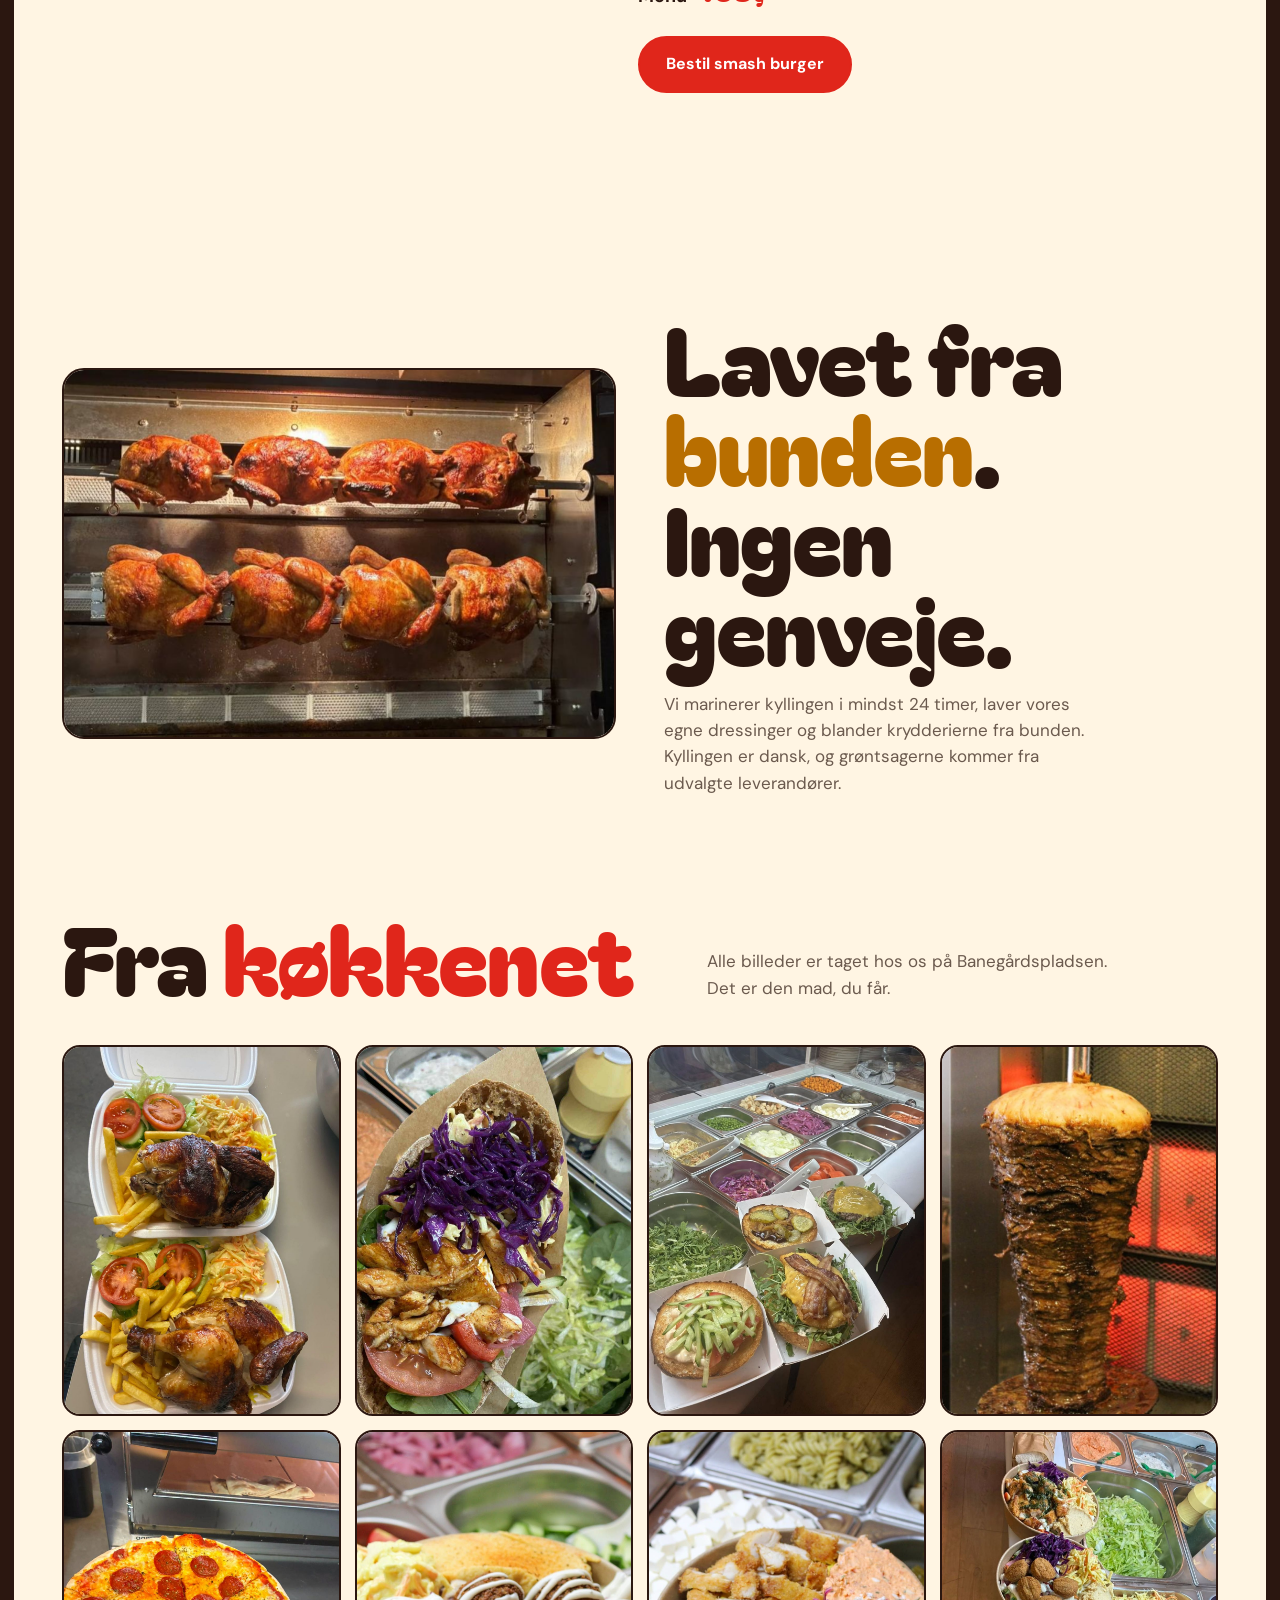
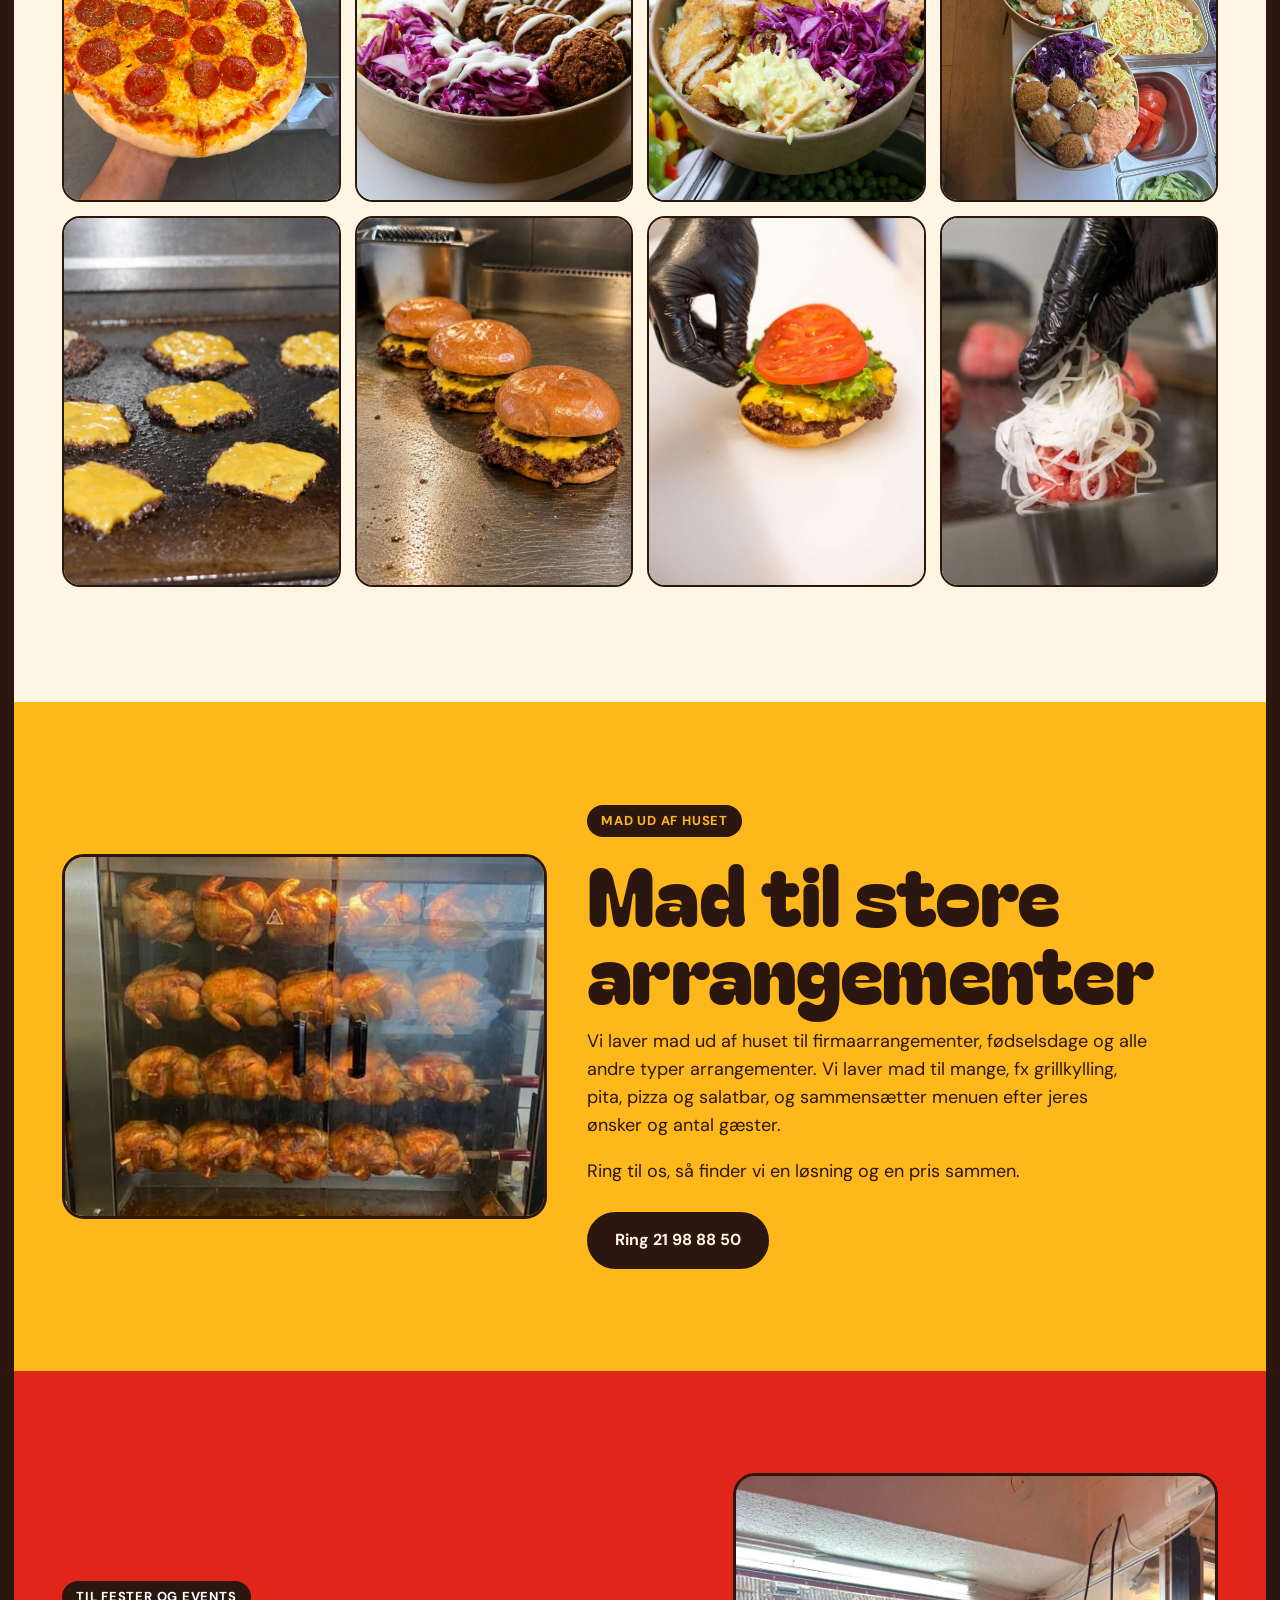
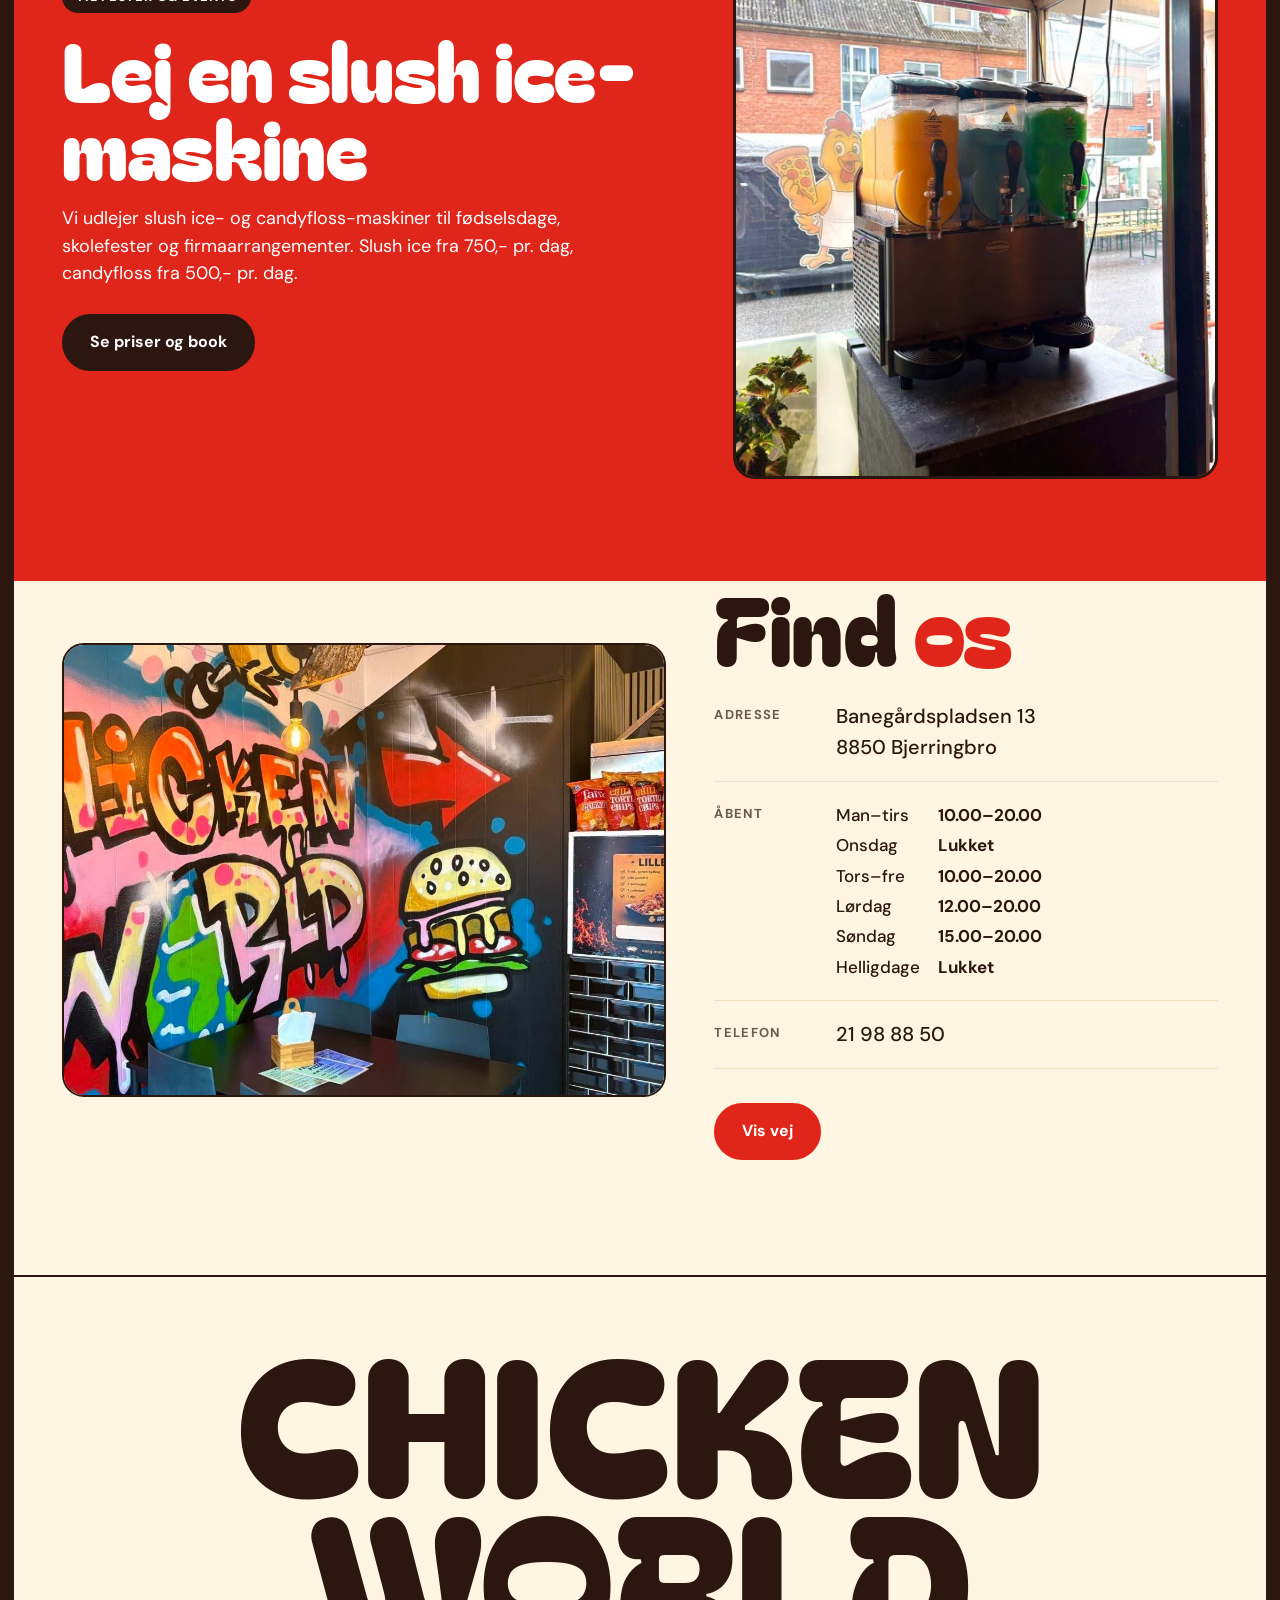
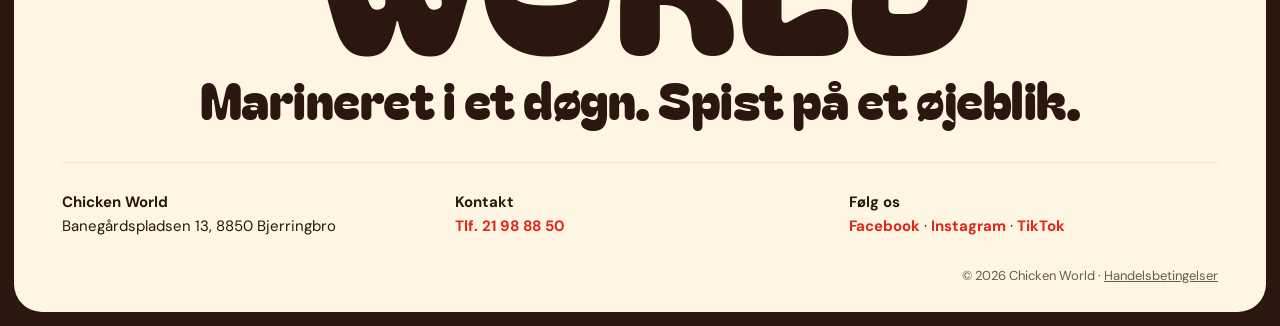
==== commit 58d9121e: "Fjerde smashburger: Onion Burger (109,- kun som menu) Co-Authored-By: Claude Opus 5.5 <noreply@anthr" ====
--- a/index.html
+++ b/index.html
@@ -156,11 +156,12 @@
           <div>
             <span class="pill pill--orange">Nyhed</span>
             <h2 class="display reveal">Smash <span class="o">burgers</span></h2>
-            <p class="reveal">2 x 60 g bøf, smashet på den varme plade og toppet med cheddar. Kun som menu med pommes frites og sodavand.</p>
+            <p class="reveal">2 x 60 g bøf, smashet på den varme plade. Kun som menu med pommes frites og sodavand.</p>
             <ul class="smashb__list">
               <li class="reveal"><span>Classic Smash <small>cheddar, salat, tomat og løg, burgerdressing</small></span></li>
               <li class="reveal"><span>Bacon Smash <small>cheddar, sprød bacon, BBQ-sauce</small></span></li>
               <li class="reveal"><span>Spicy Smash <small>cheddar, jalapeños, chilimayo</small></span></li>
+              <li class="reveal"><span>Onion Burger <small>3 x bacon, bløde løg, sprøde pickles, hjemmelavet burgerdressing</small></span></li>
             </ul>
             <p class="smashb__price reveal">Menu <b>109,-</b></p>
             <a class="btn btn--orange reveal" href="menu.html#burgere">Bestil smash burger</a>
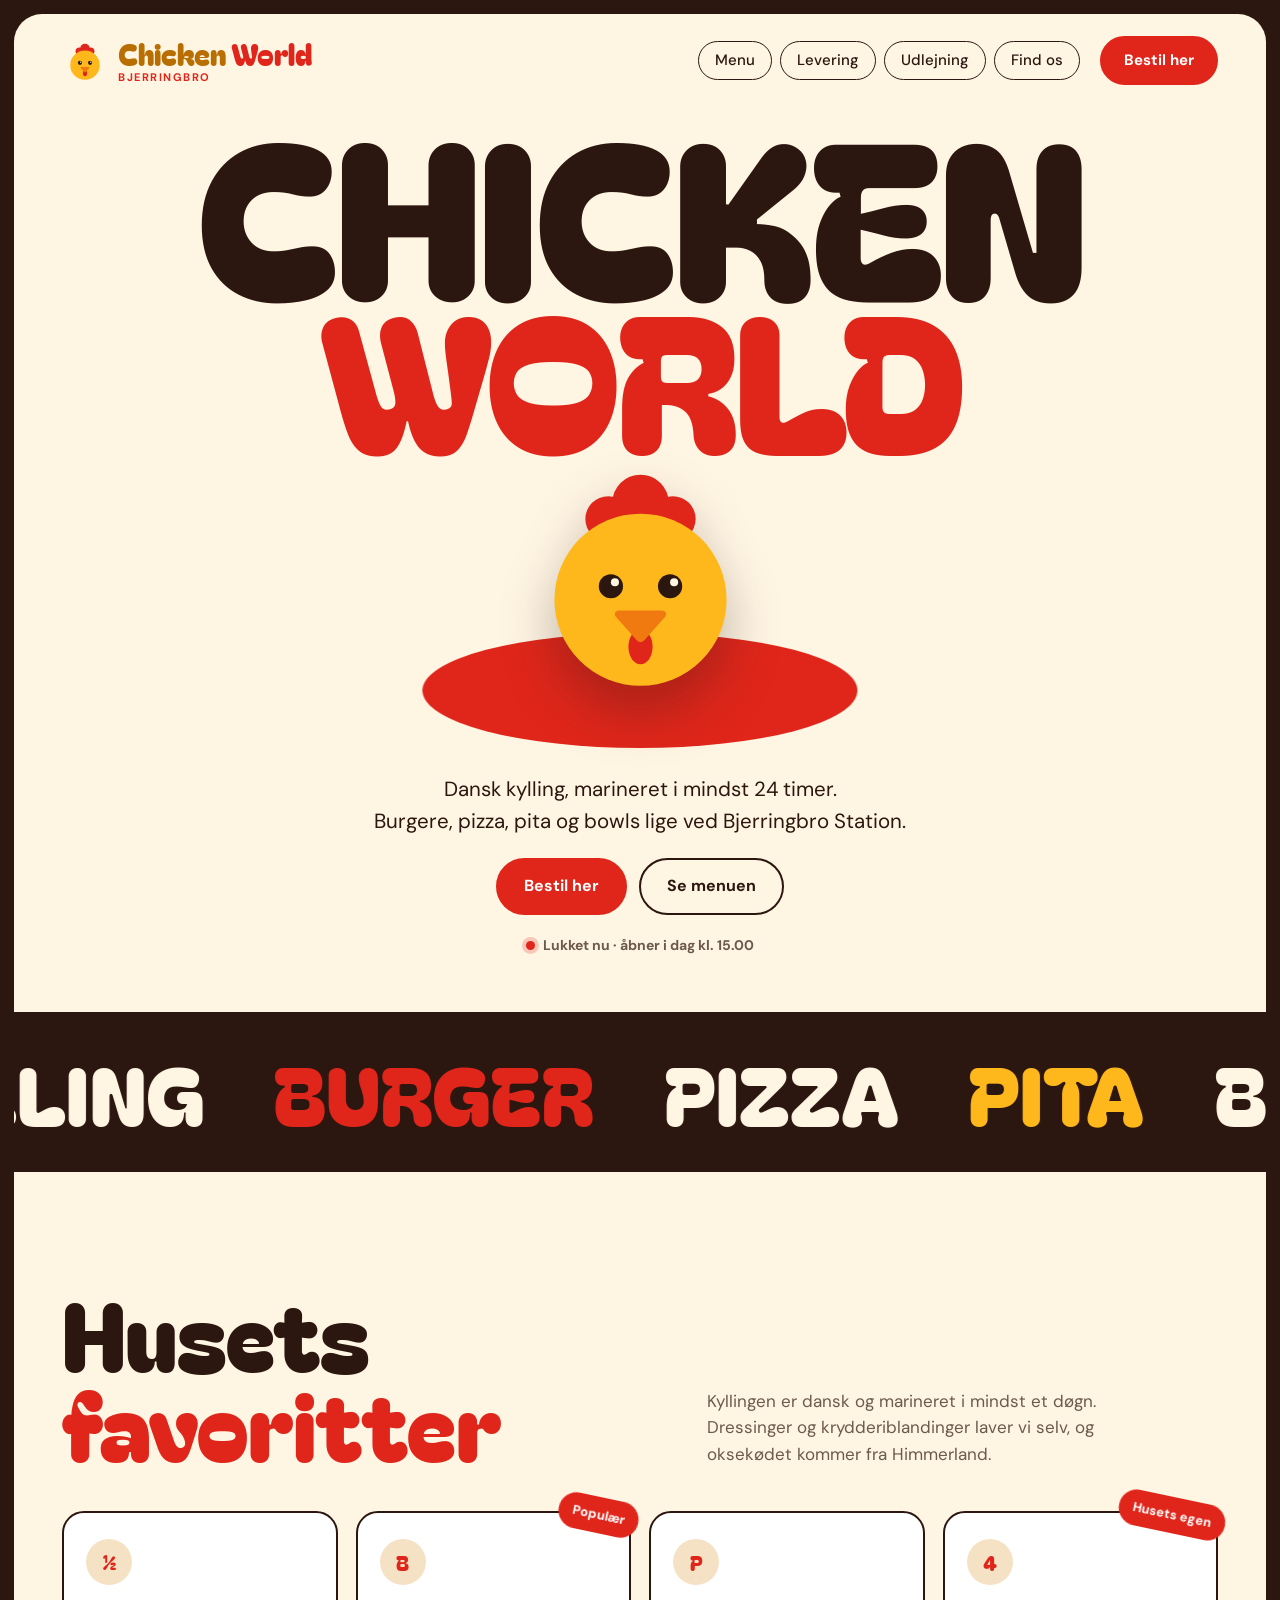
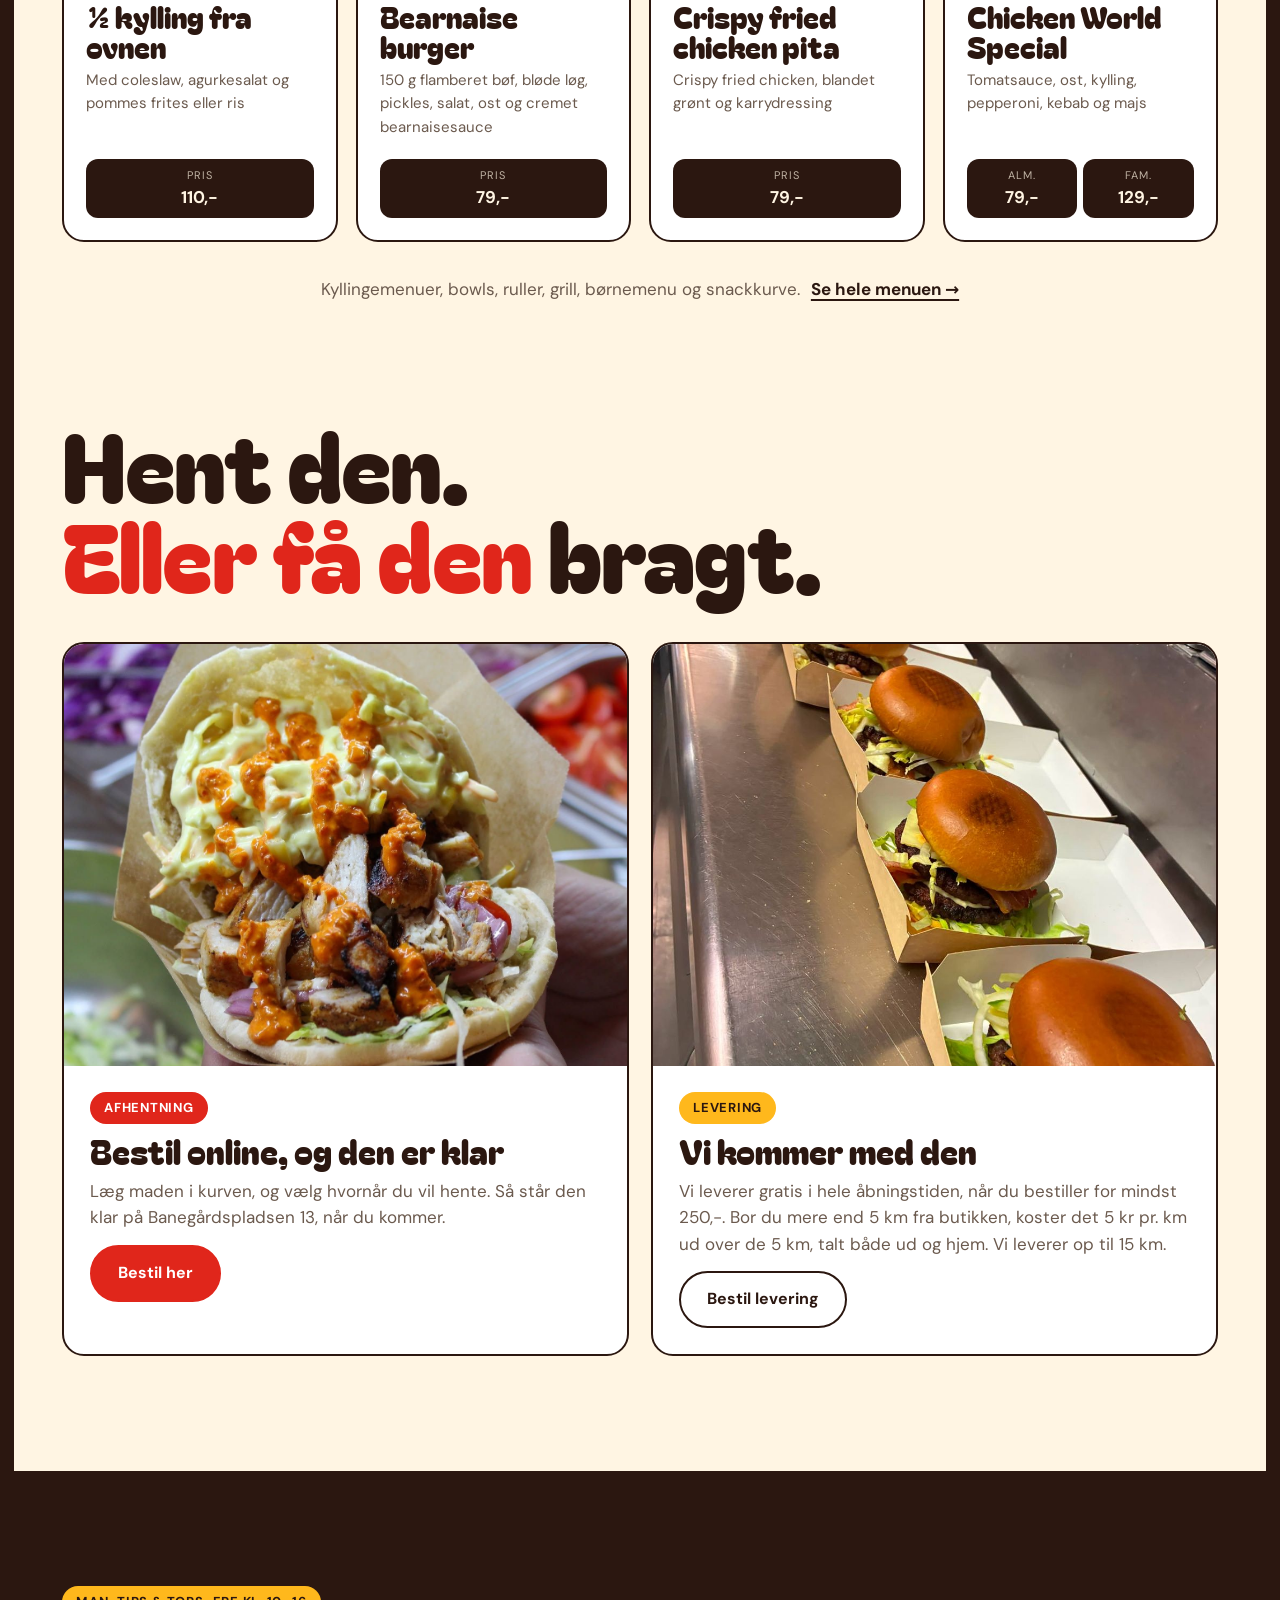
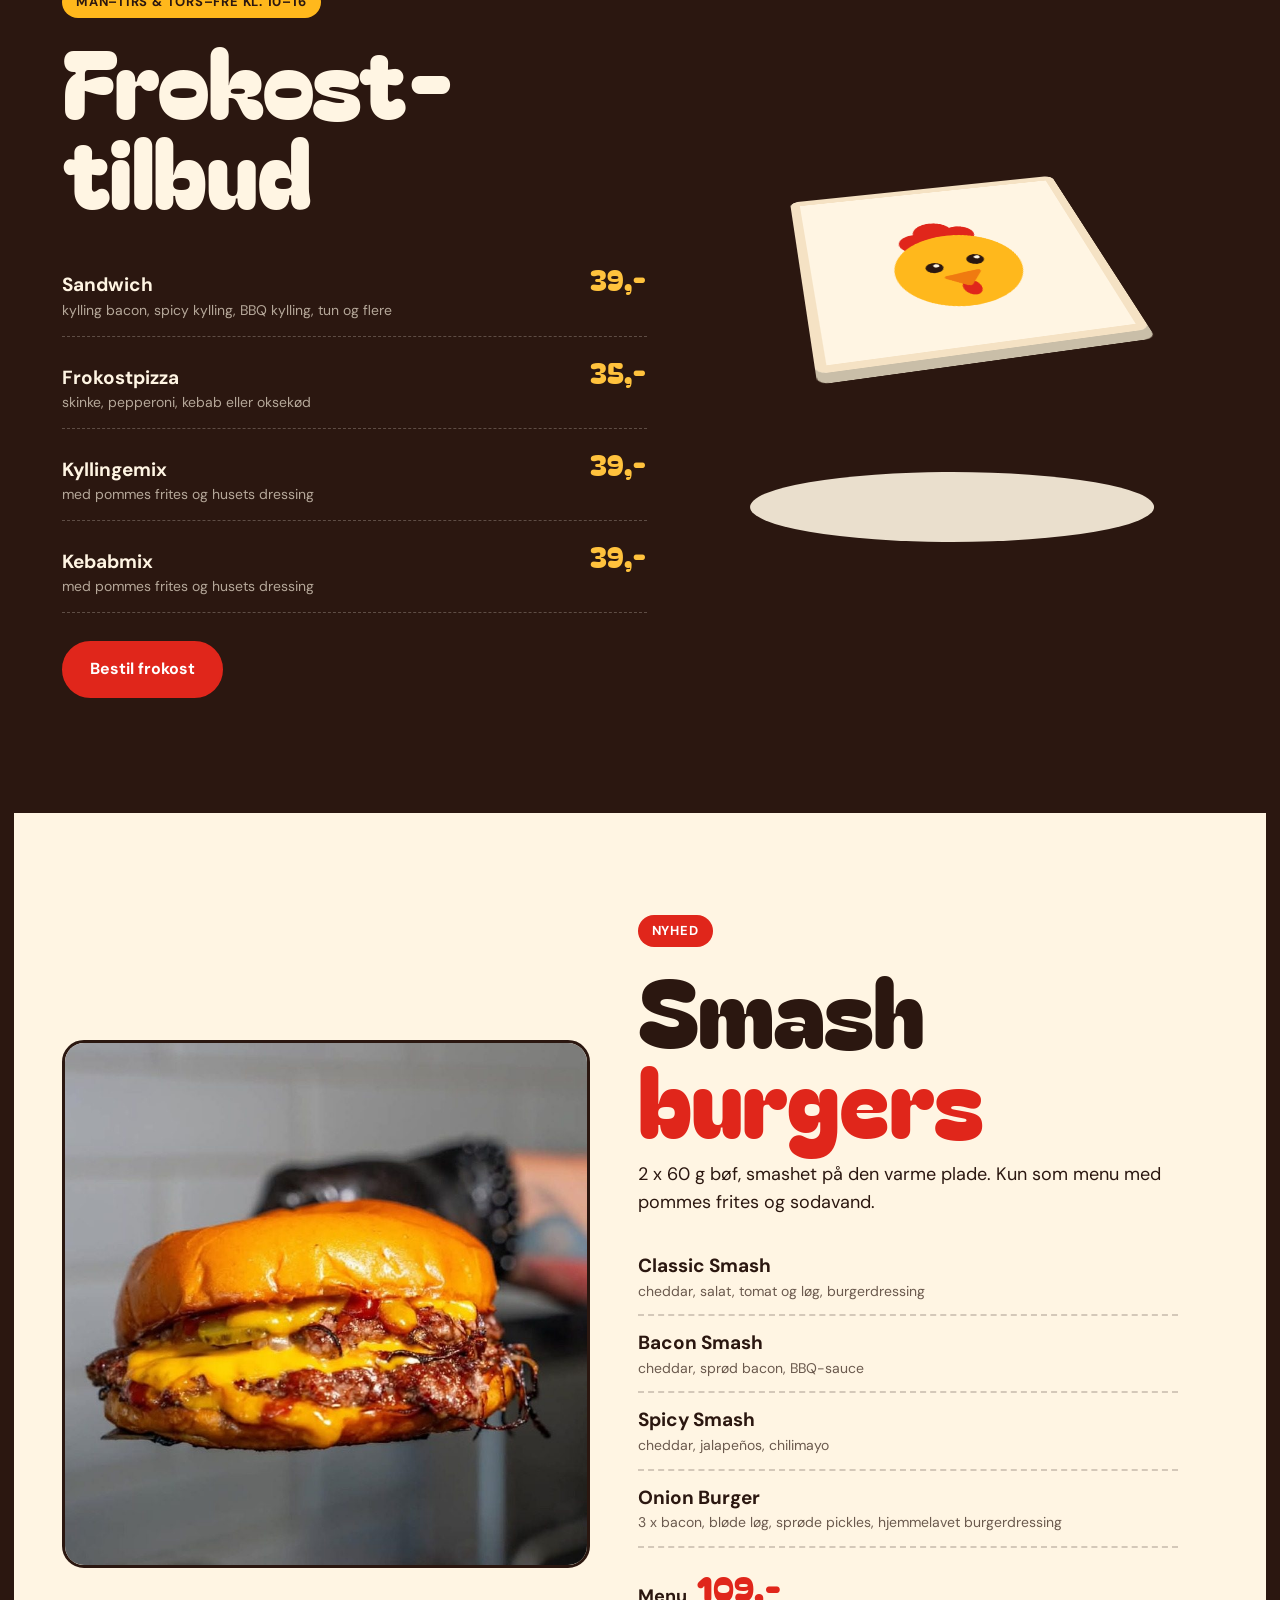
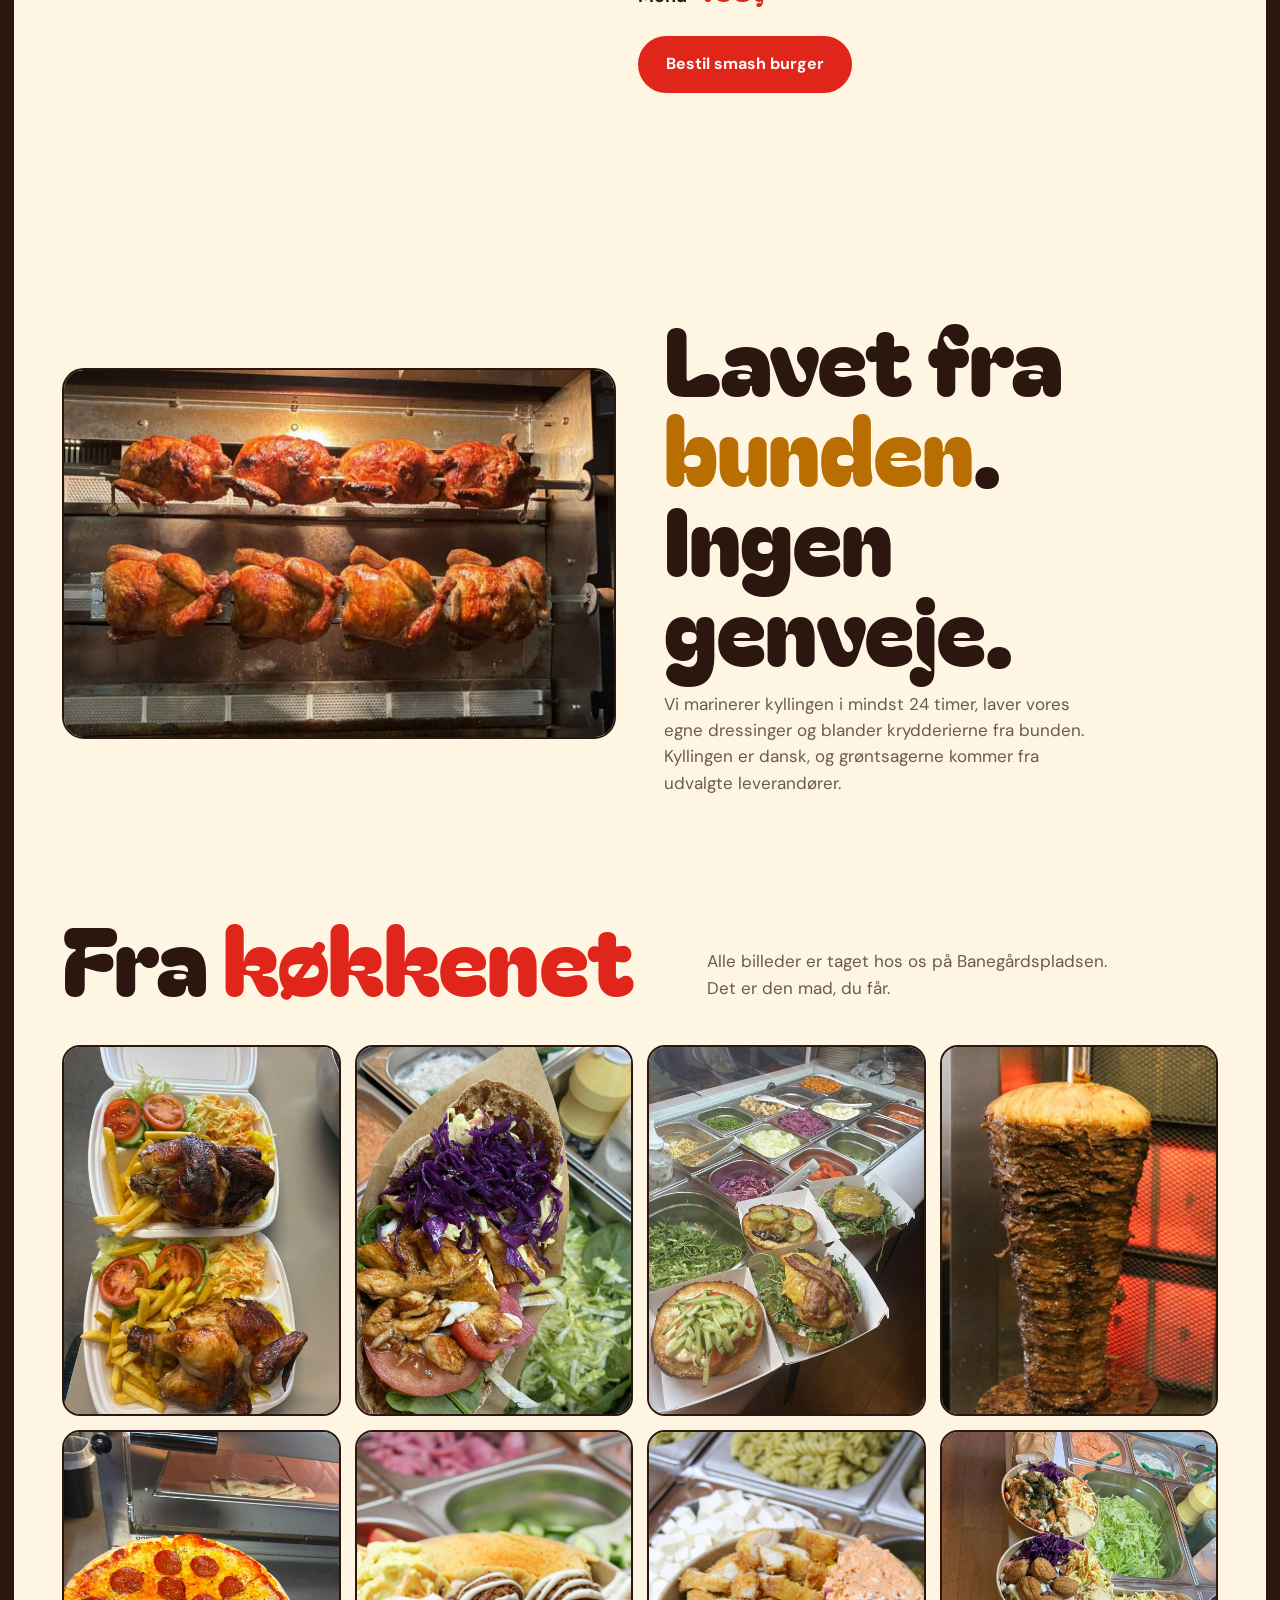
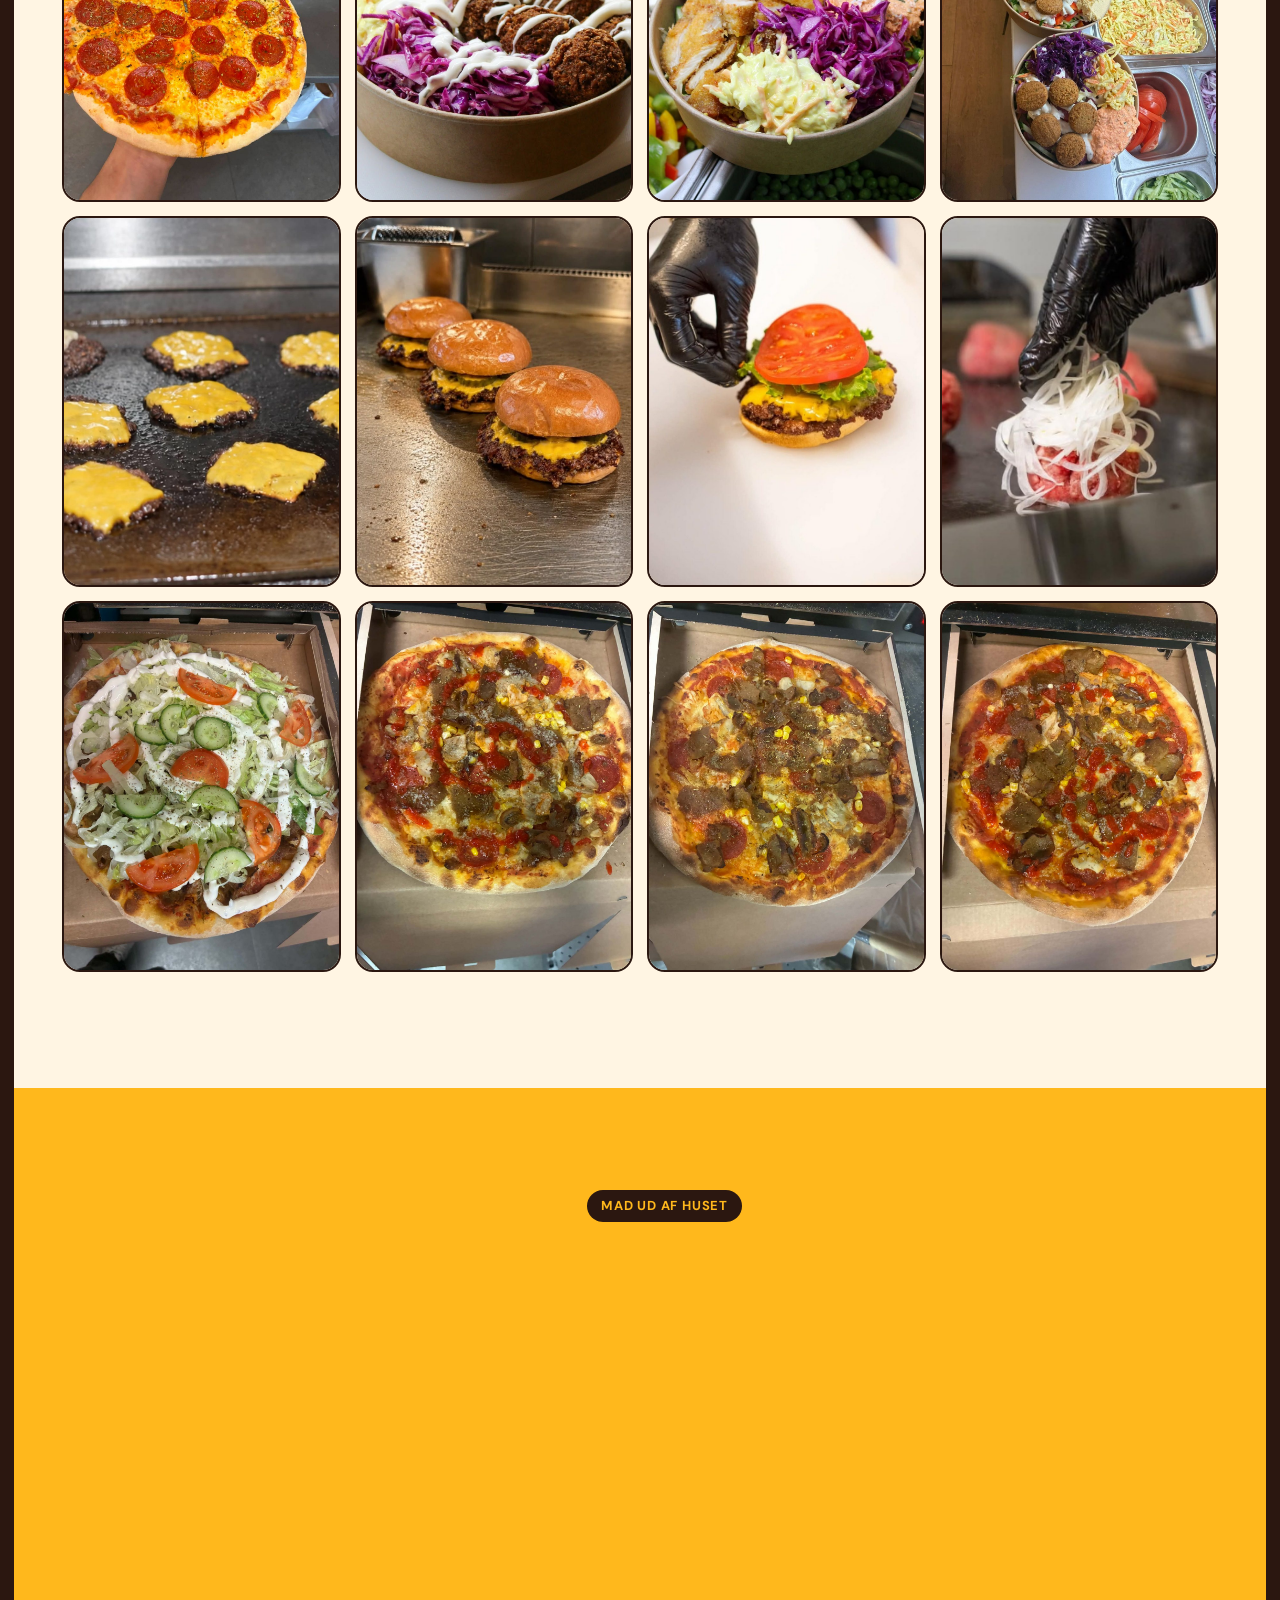
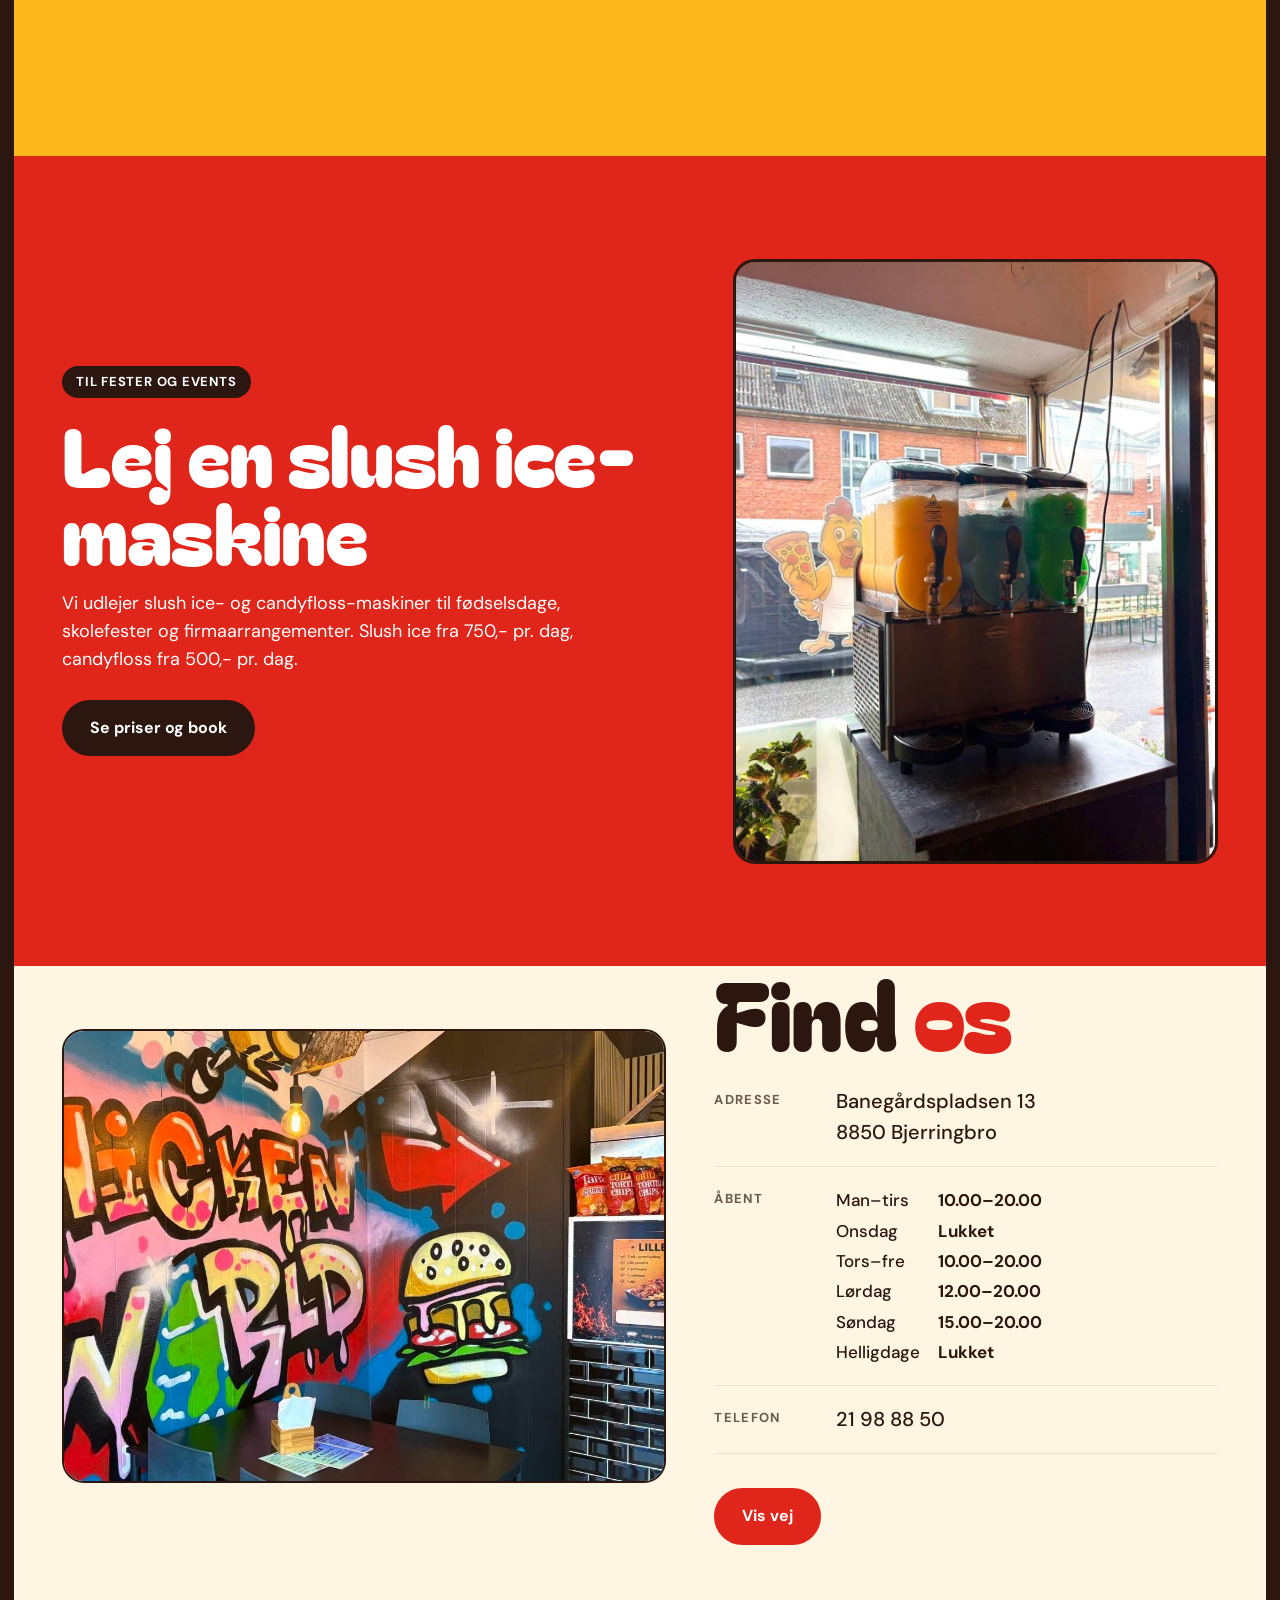
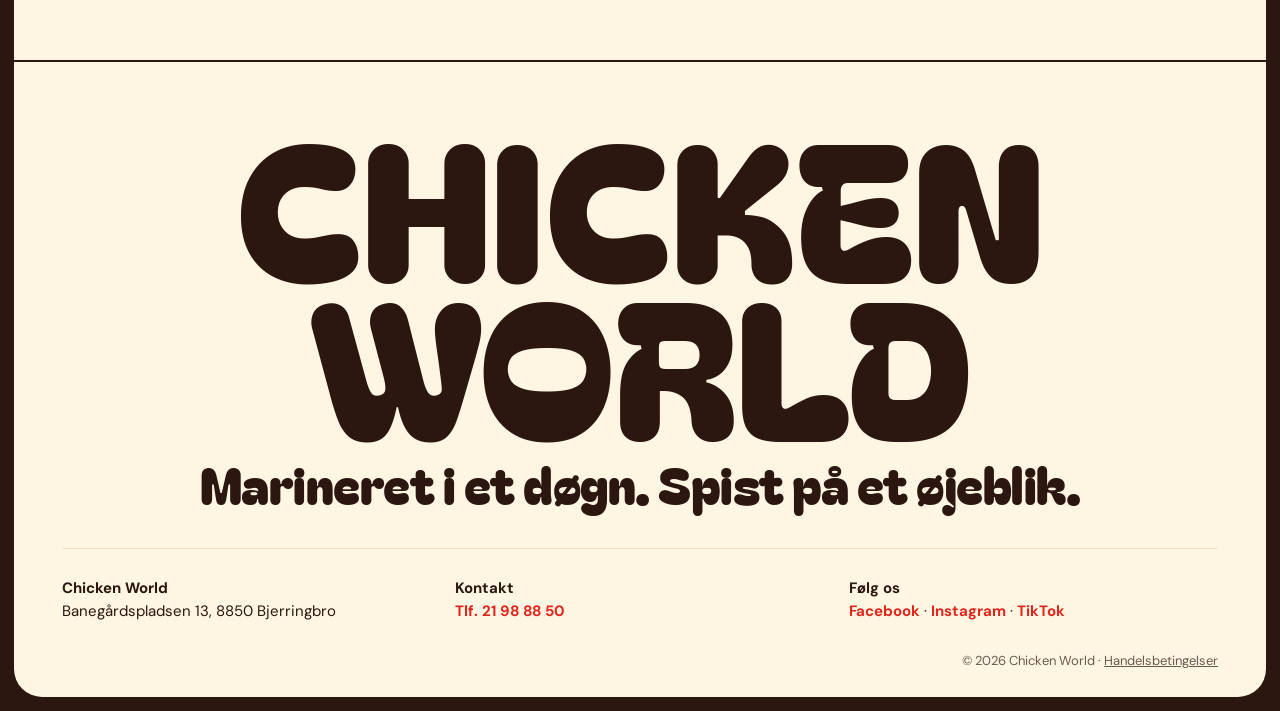
==== commit 12a9a7e3: "Fire nye pizzabilleder i galleriet Co-Authored-By: Claude Opus 5.5 <noreply@anthropic.com> Claude-Se" ====
--- a/index.html
+++ b/index.html
@@ -199,6 +199,10 @@
           <figure class="g10 reveal"><img src="assets/img/smash-tre.jpg" alt="Tre smashburgere på pladen" loading="lazy"></figure>
           <figure class="g11 reveal"><img src="assets/img/smash-tomat.jpg" alt="Tomat og salat lægges på en smashburger" loading="lazy"></figure>
           <figure class="g12 reveal"><img src="assets/img/smash-log.jpg" alt="Løg på bøffen, før den bliver smashet" loading="lazy"></figure>
+          <figure class="g13 reveal"><img src="assets/img/pizza-salat.jpg" alt="Salatpizza med salat, tomat, agurk og dressing" loading="lazy"></figure>
+          <figure class="g14 reveal"><img src="assets/img/pizza-special-1.jpg" alt="Pizza med kebab, pepperoni og majs" loading="lazy"></figure>
+          <figure class="g15 reveal"><img src="assets/img/pizza-special-2.jpg" alt="Pizza med kebab, kylling, pepperoni og majs" loading="lazy"></figure>
+          <figure class="g16 reveal"><img src="assets/img/pizza-kebab.jpg" alt="Pizza med kebab og pepperoni" loading="lazy"></figure>
         </div>
       </section>
 
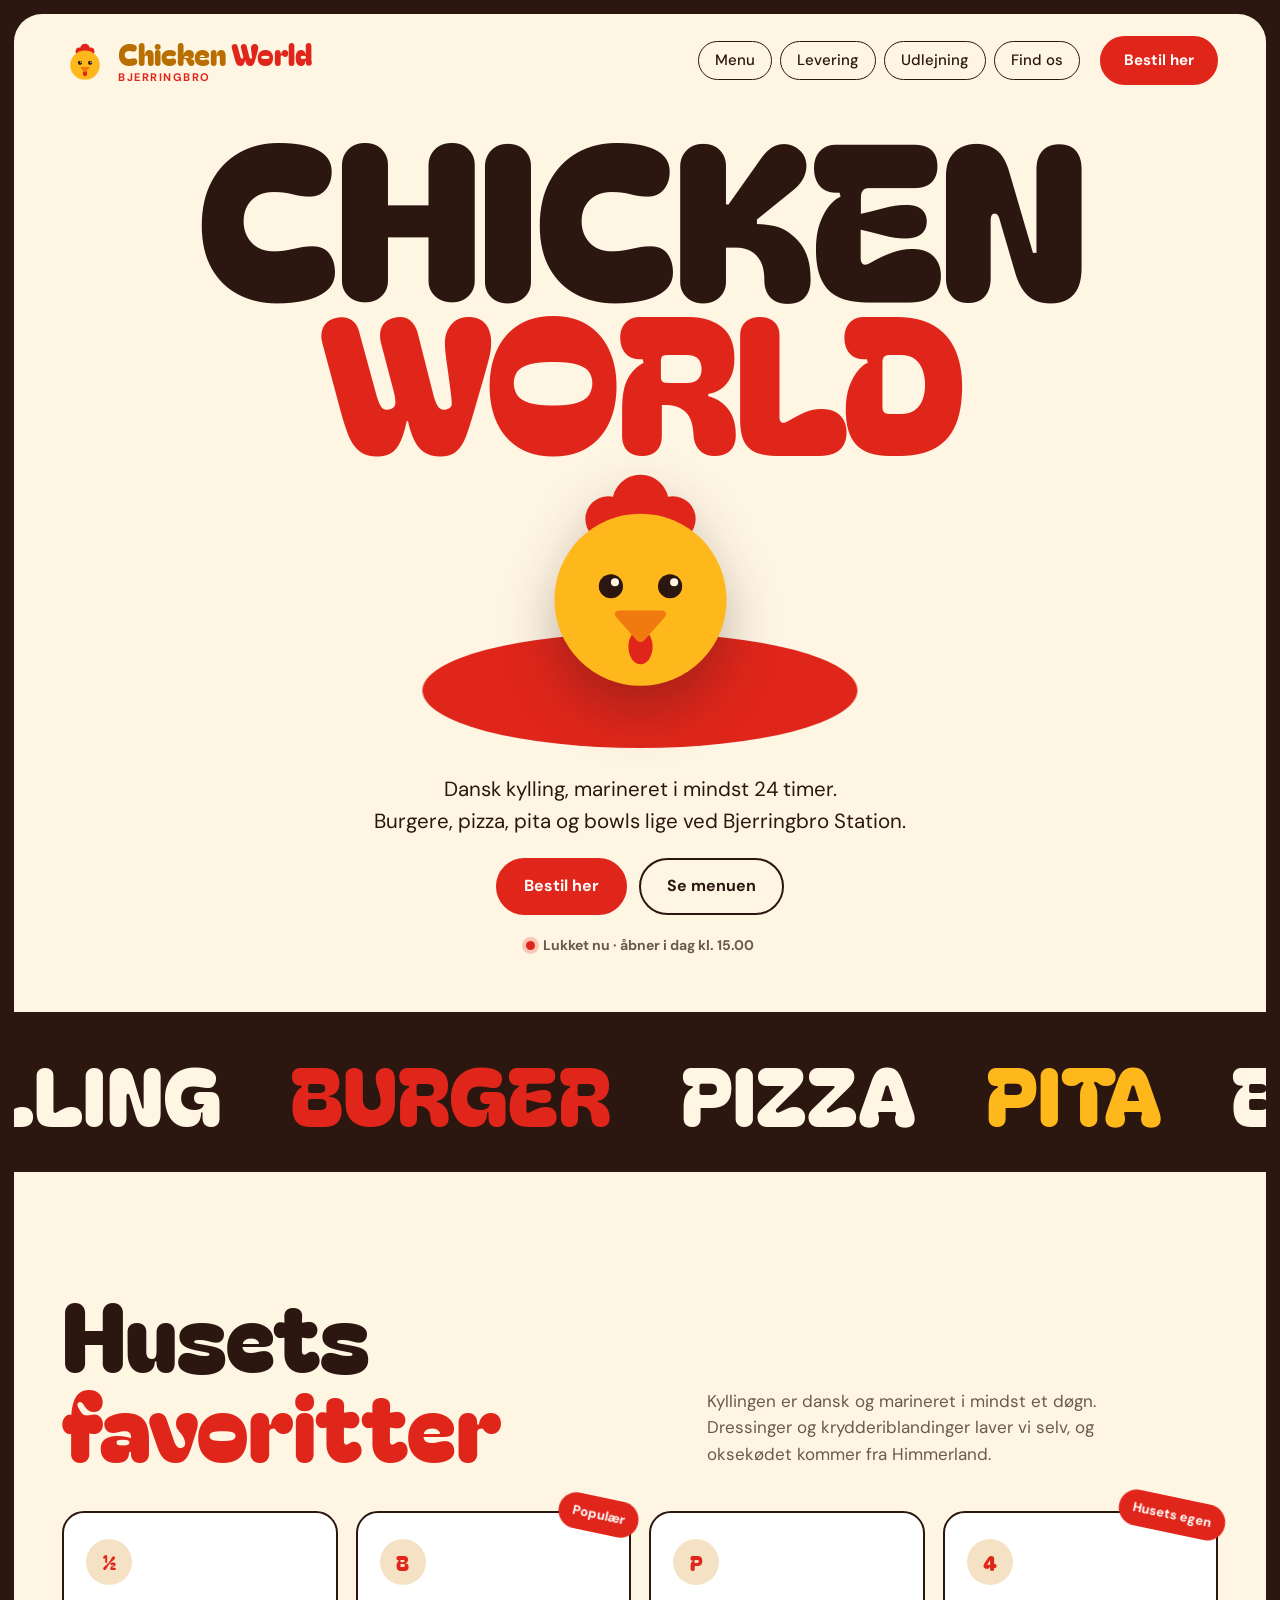
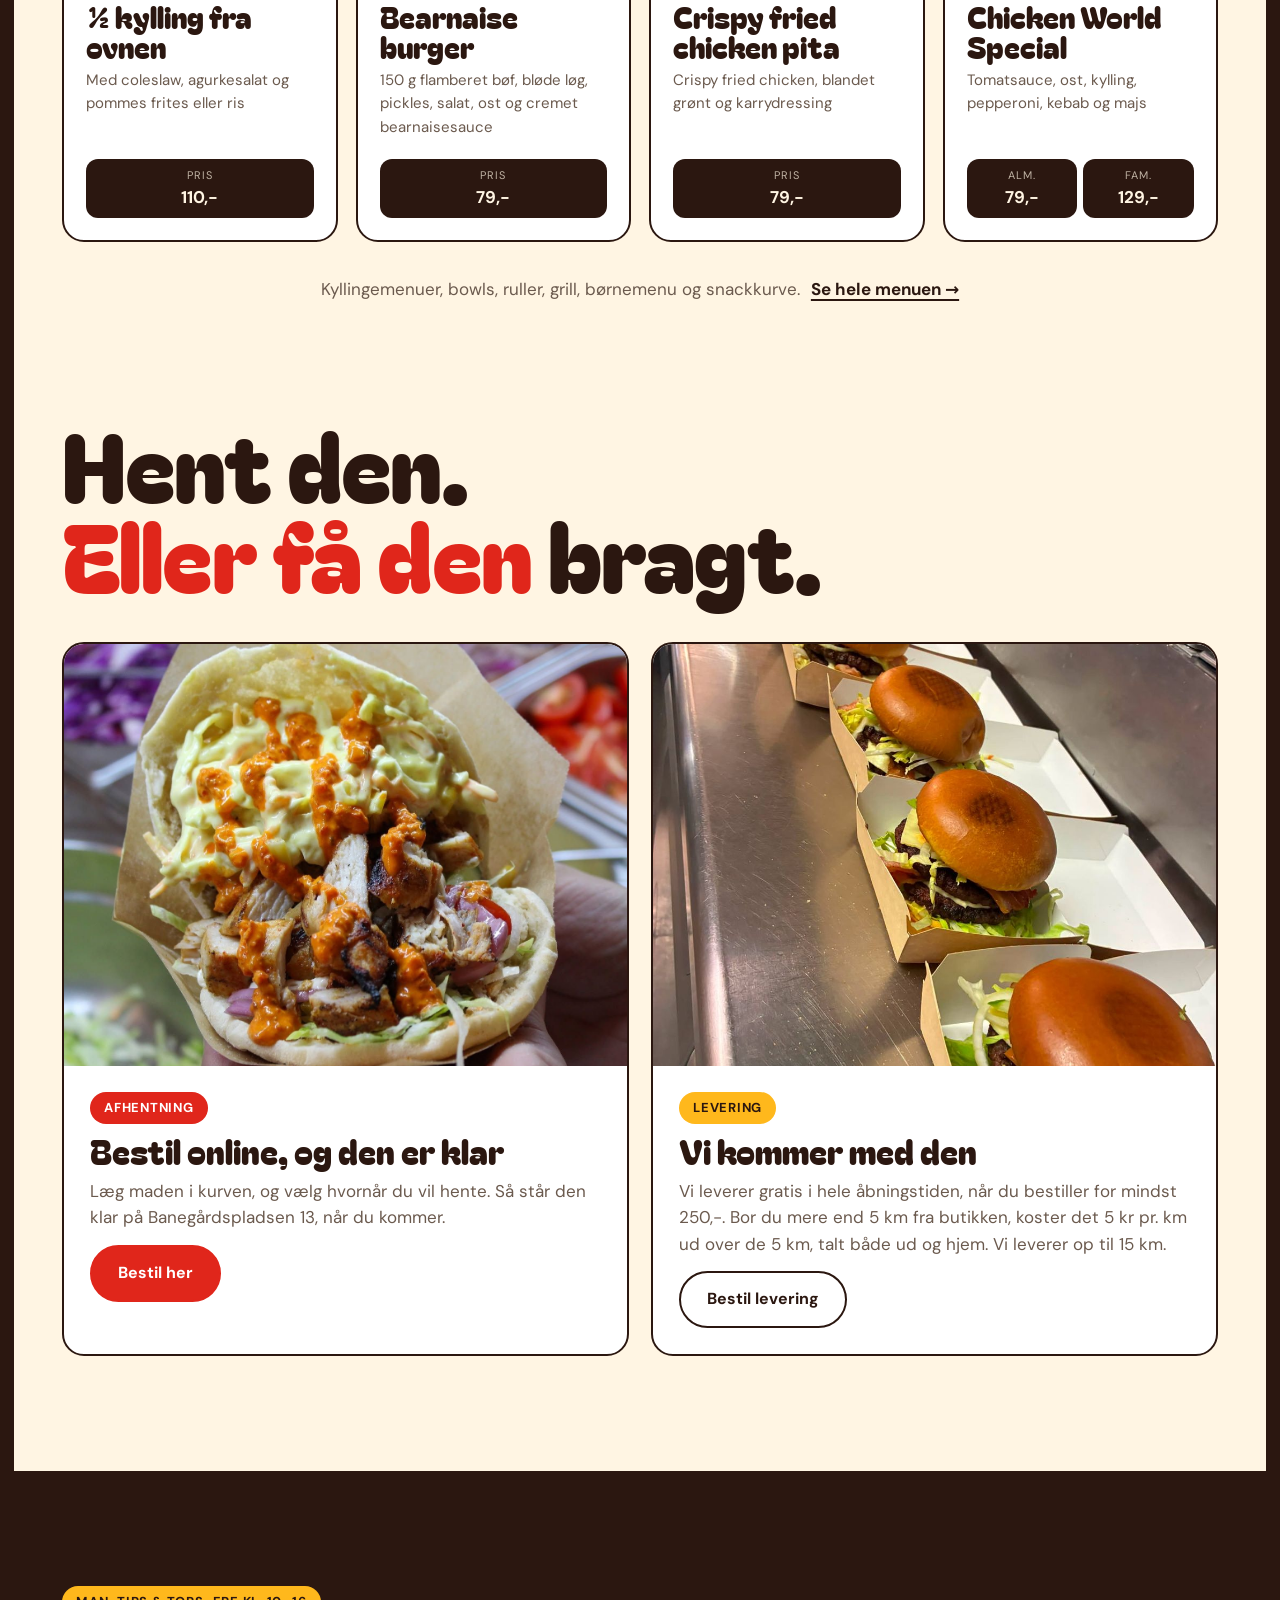
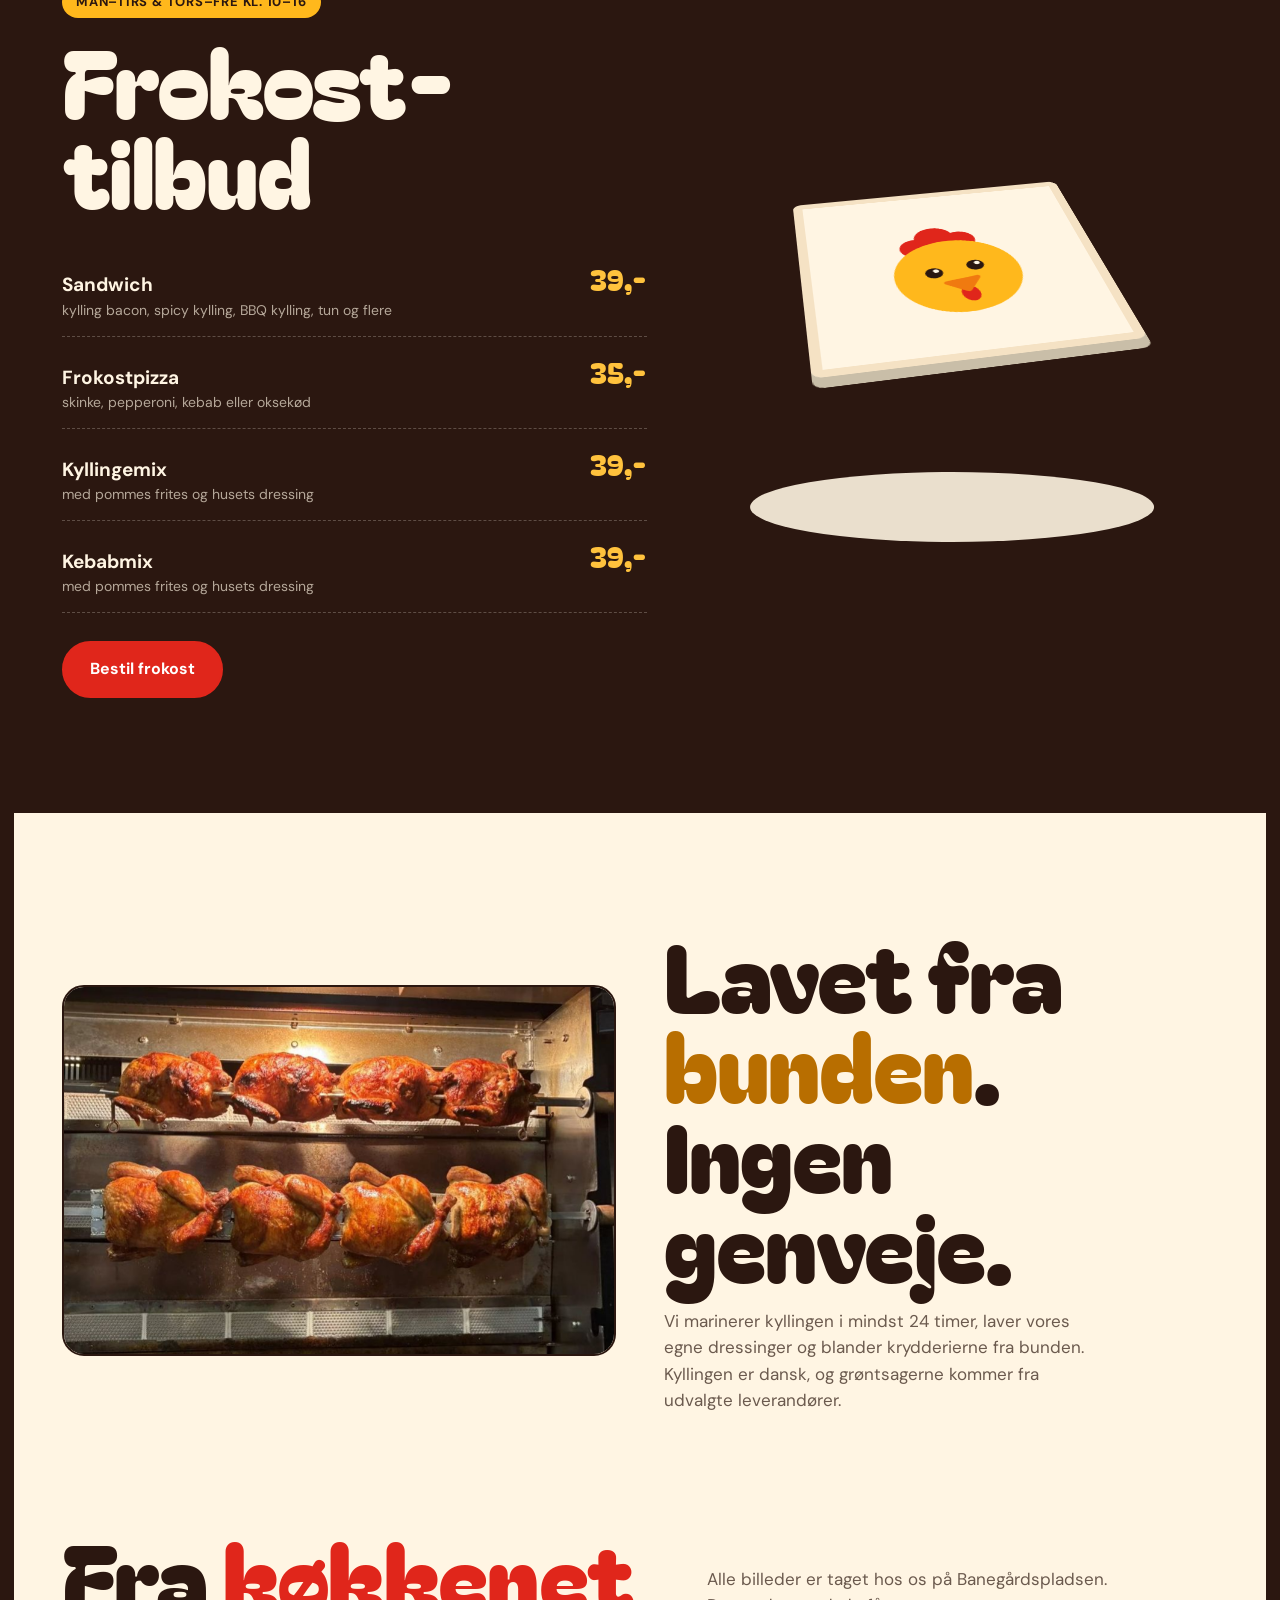
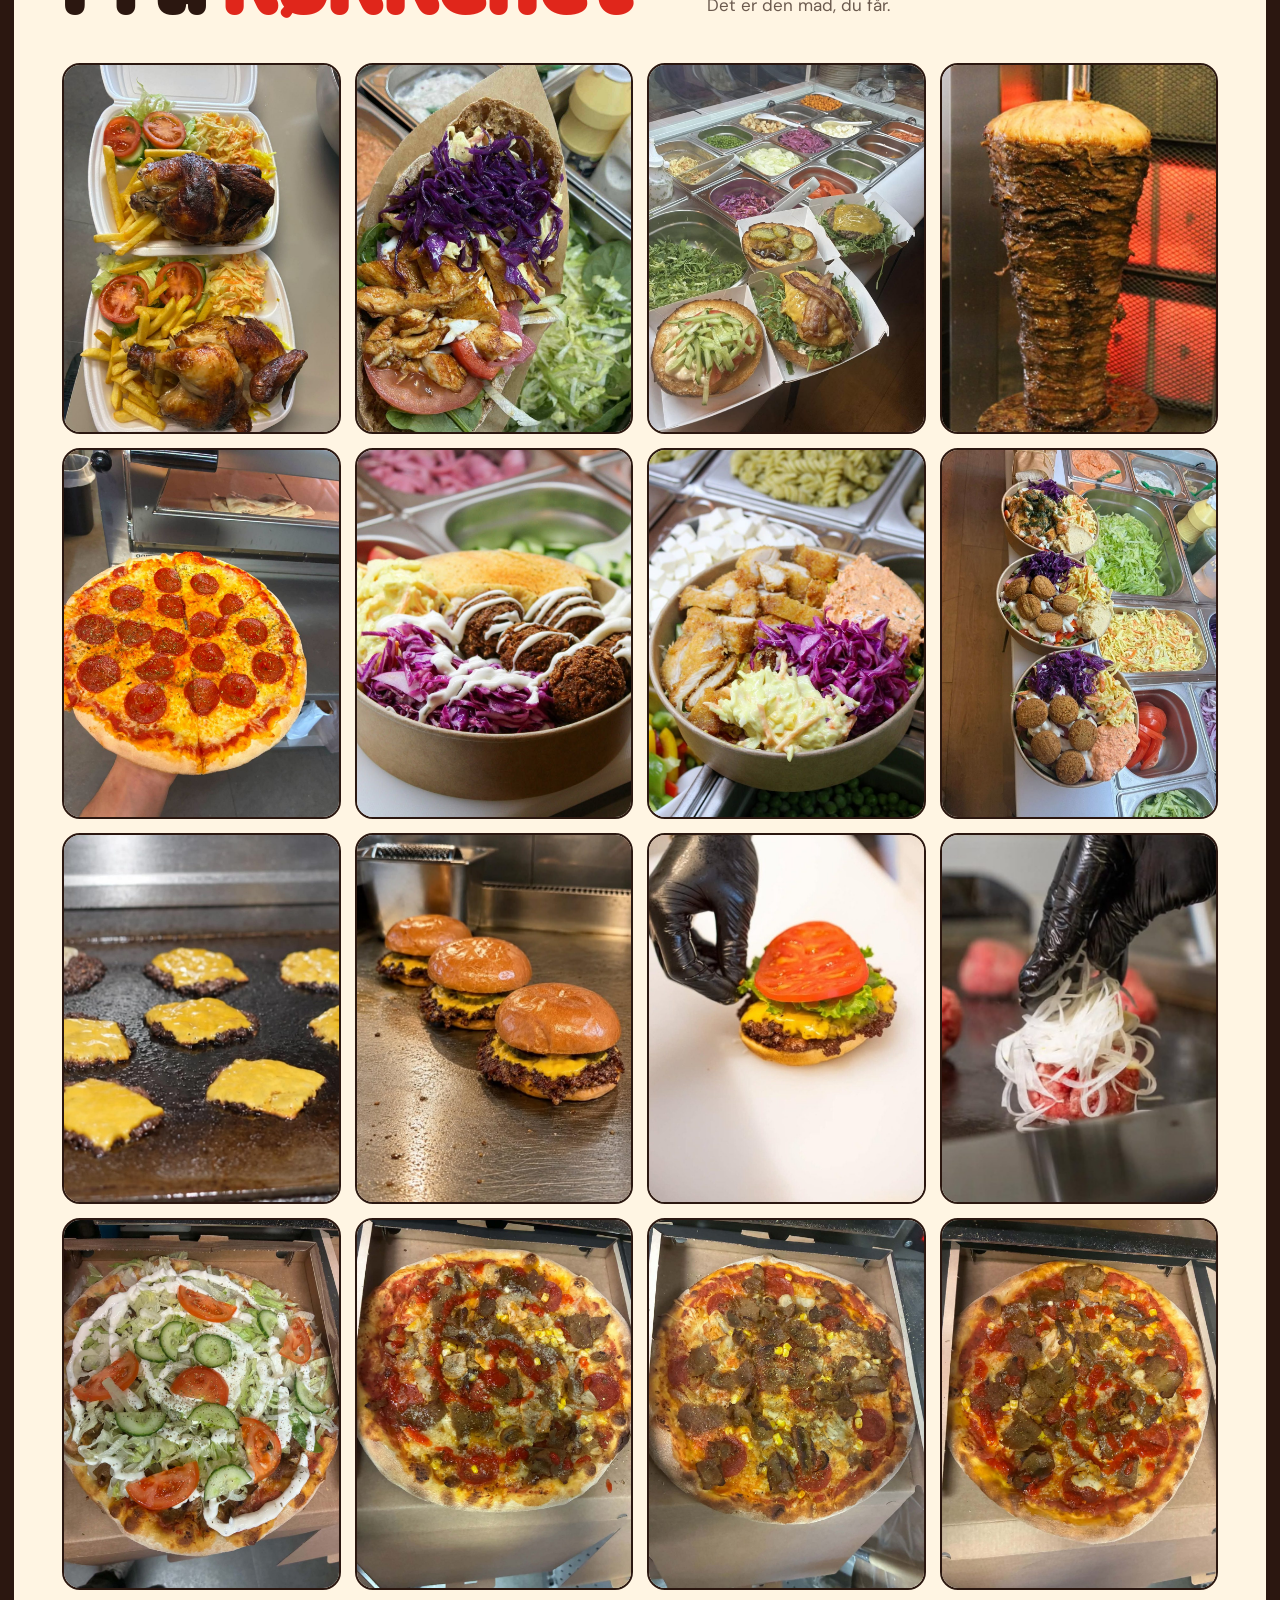
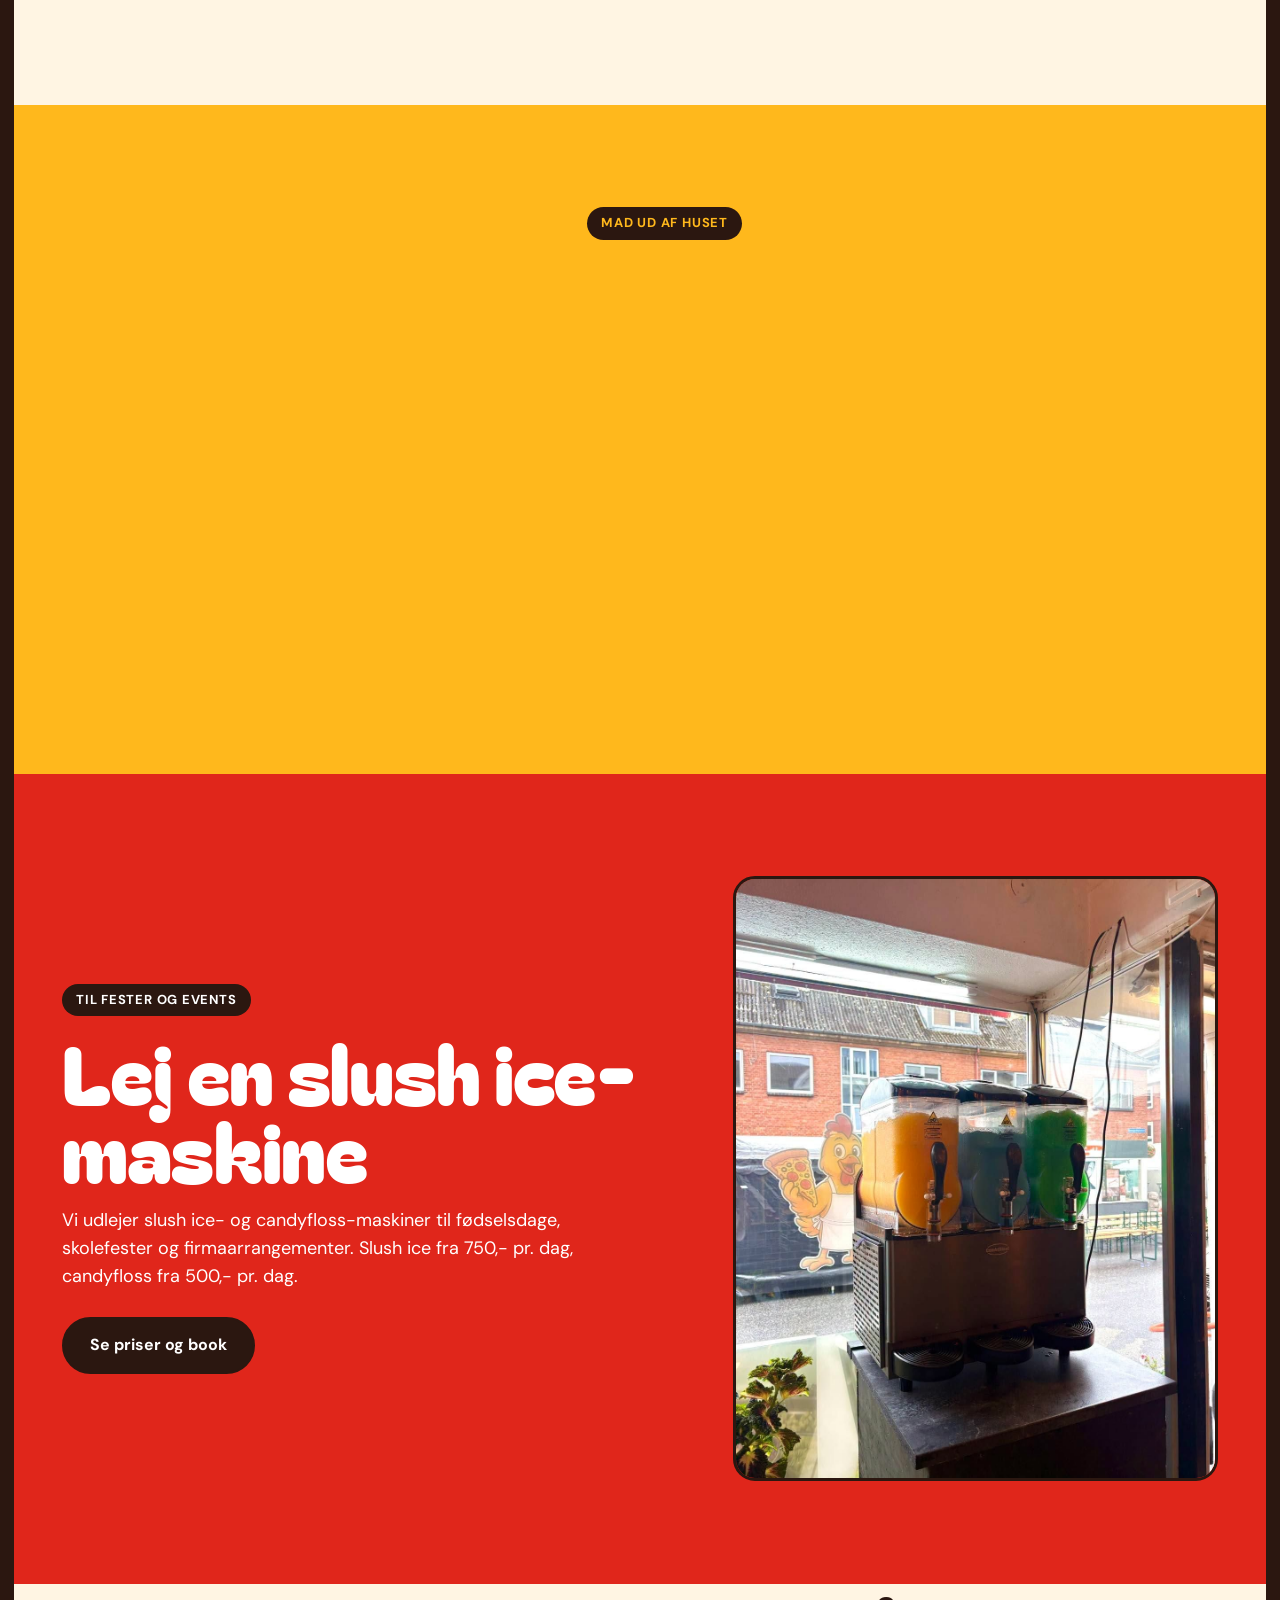
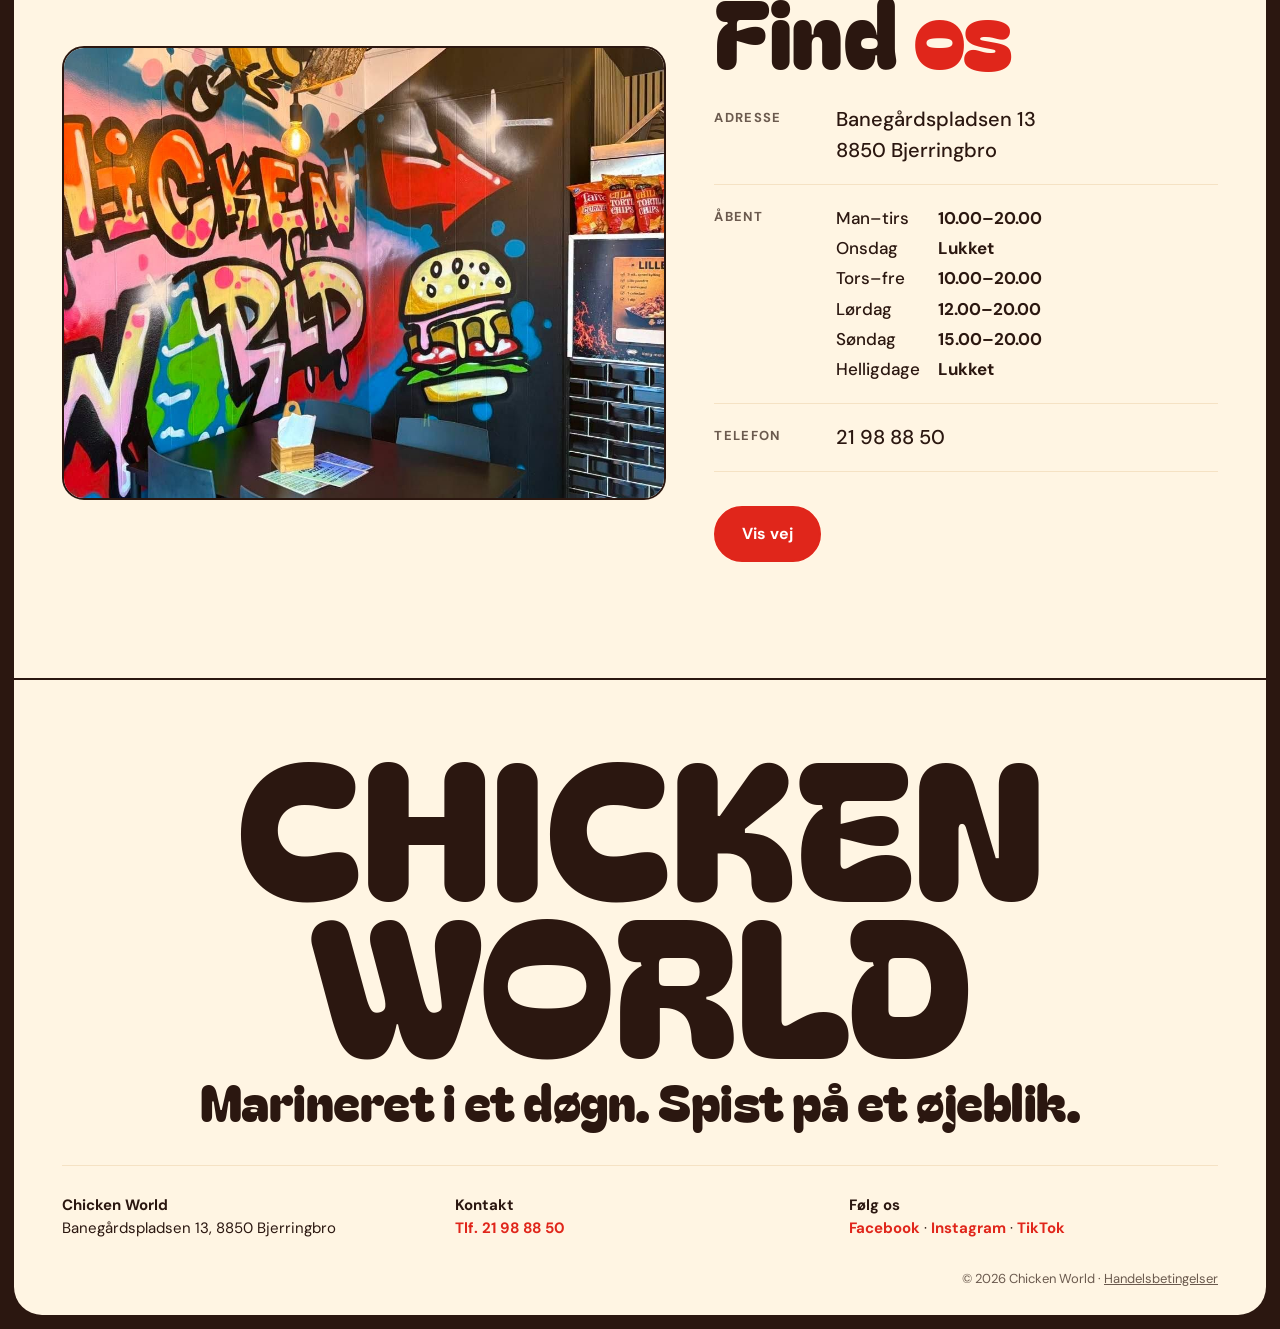
==== commit d2d05c60: "Fjern smashburgere fra menuen og forsiden Classic Smash, Bacon Smash, Spicy Smash og Onion Burger er" ====
--- a/index.html
+++ b/index.html
@@ -145,26 +145,6 @@
               <div class="box__lid"><img src="assets/img/logo-mark.svg" alt=""></div>
             </div>
             <div class="lunch__shadow"></div>
-          </div>
-        </div>
-      </section>
-
-      <!-- SMASH BURGERS -->
-      <section class="smashb" id="smash">
-        <div class="smashb__inner">
-          <div class="smashb__img reveal"><img src="assets/img/smash-burger.jpg" alt="Smashburger med cheddar og to bøffer" loading="lazy"></div>
-          <div>
-            <span class="pill pill--orange">Nyhed</span>
-            <h2 class="display reveal">Smash <span class="o">burgers</span></h2>
-            <p class="reveal">2 x 60 g bøf, smashet på den varme plade. Kun som menu med pommes frites og sodavand.</p>
-            <ul class="smashb__list">
-              <li class="reveal"><span>Classic Smash <small>cheddar, salat, tomat og løg, burgerdressing</small></span></li>
-              <li class="reveal"><span>Bacon Smash <small>cheddar, sprød bacon, BBQ-sauce</small></span></li>
-              <li class="reveal"><span>Spicy Smash <small>cheddar, jalapeños, chilimayo</small></span></li>
-              <li class="reveal"><span>Onion Burger <small>3 x bacon, bløde løg, sprøde pickles, hjemmelavet burgerdressing</small></span></li>
-            </ul>
-            <p class="smashb__price reveal">Menu <b>109,-</b></p>
-            <a class="btn btn--orange reveal" href="menu.html#burgere">Bestil smash burger</a>
           </div>
         </div>
       </section>
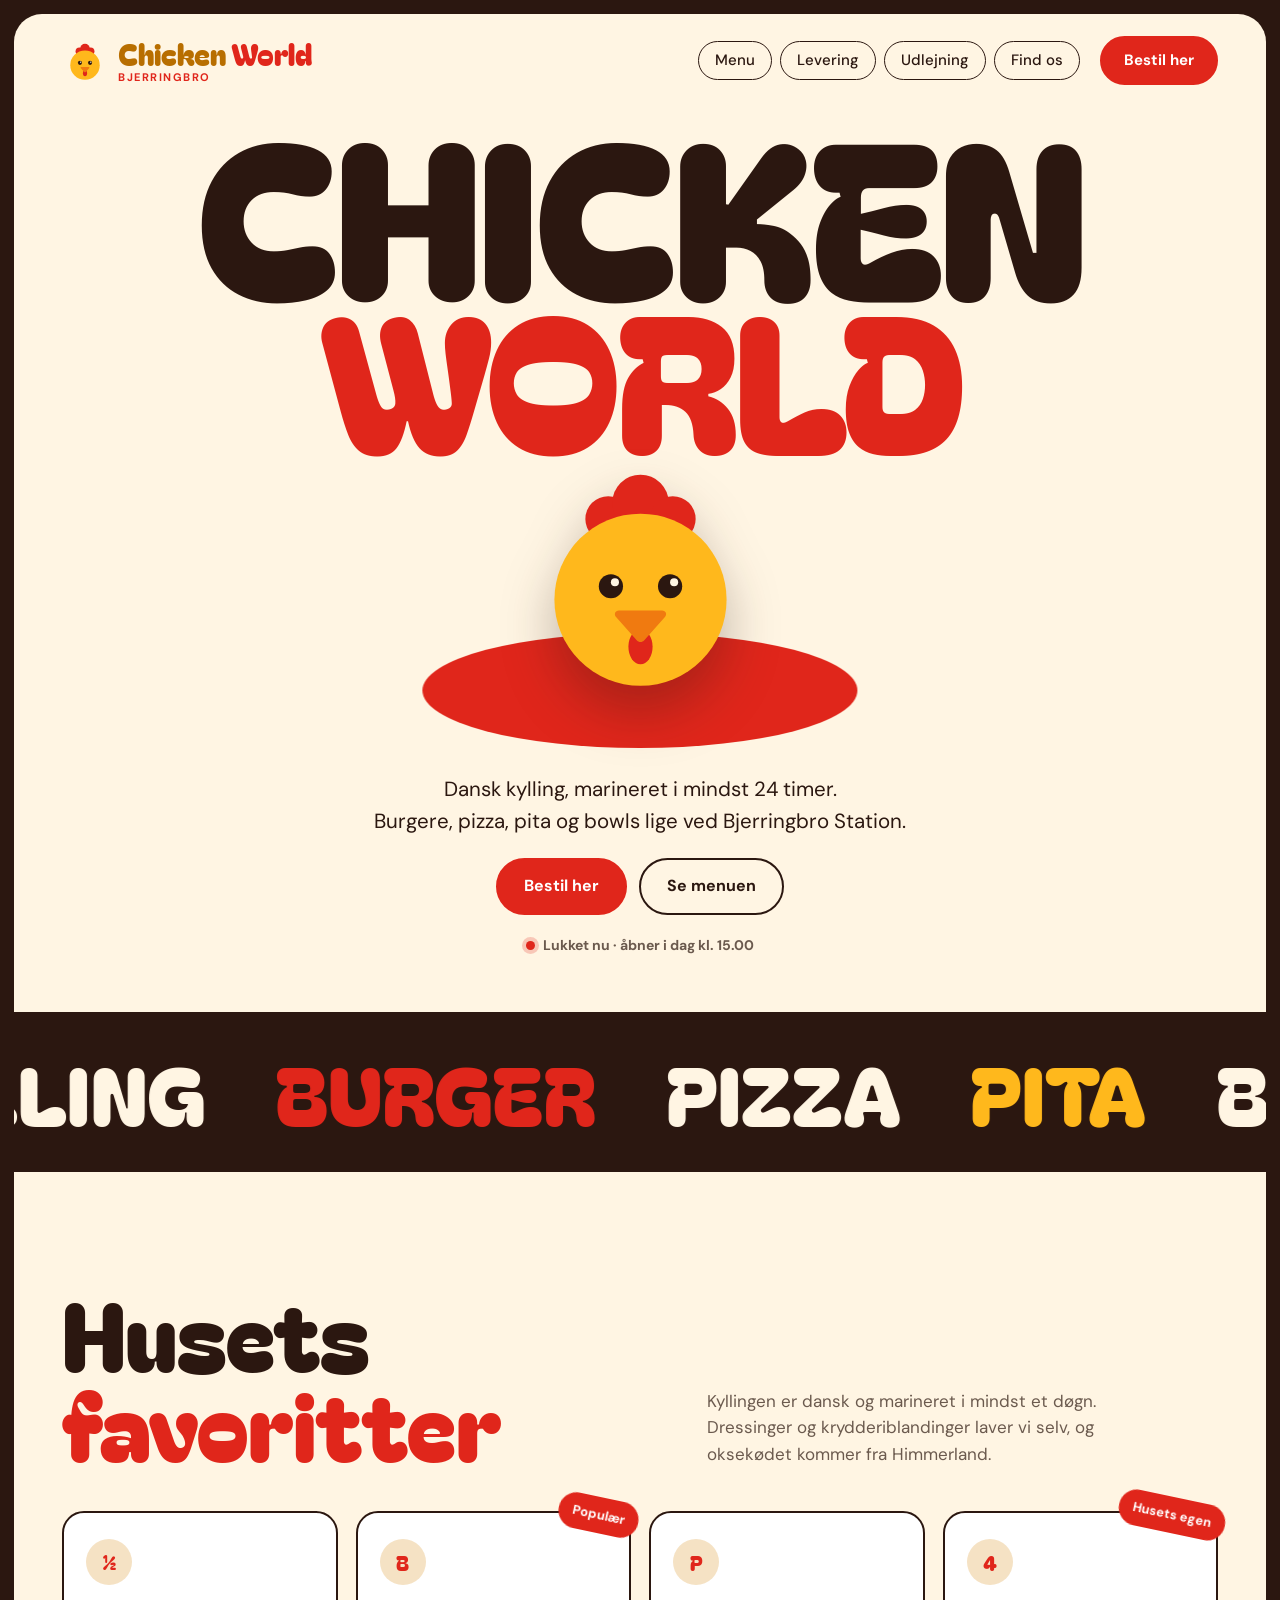
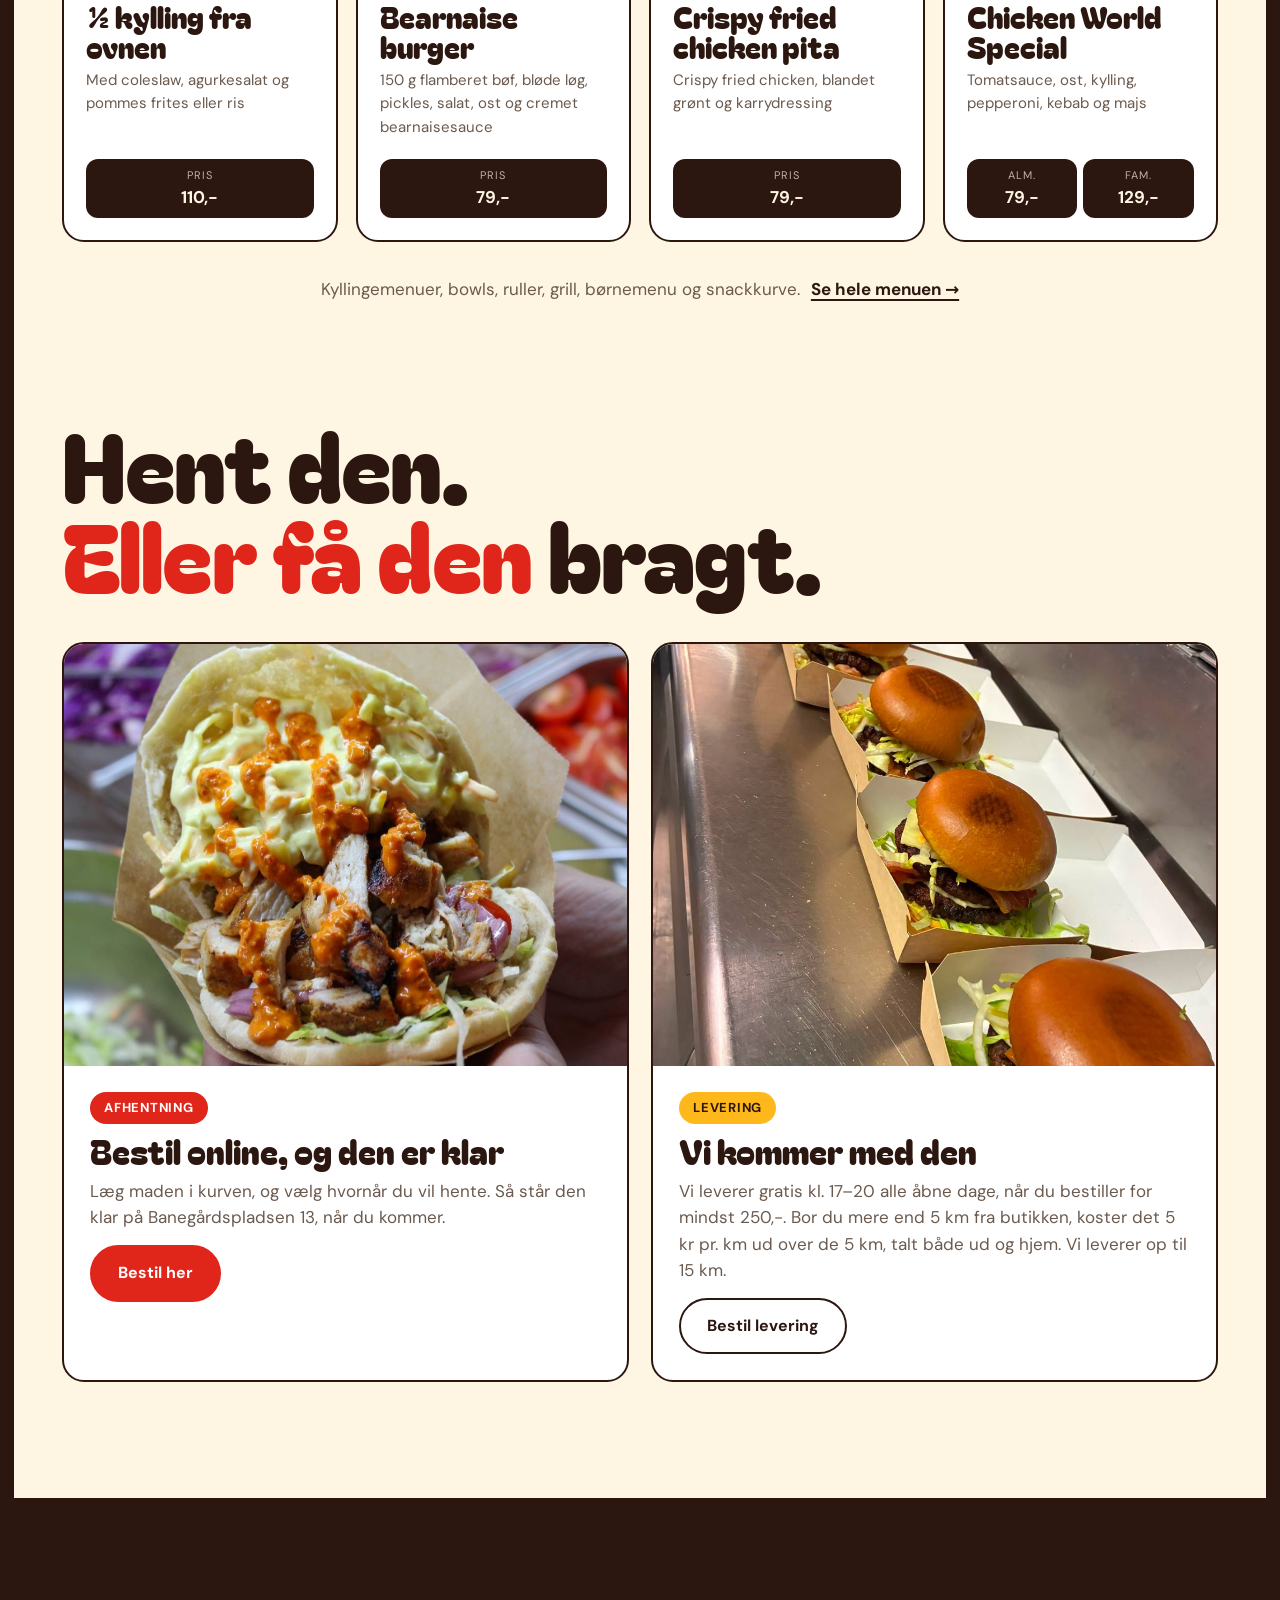
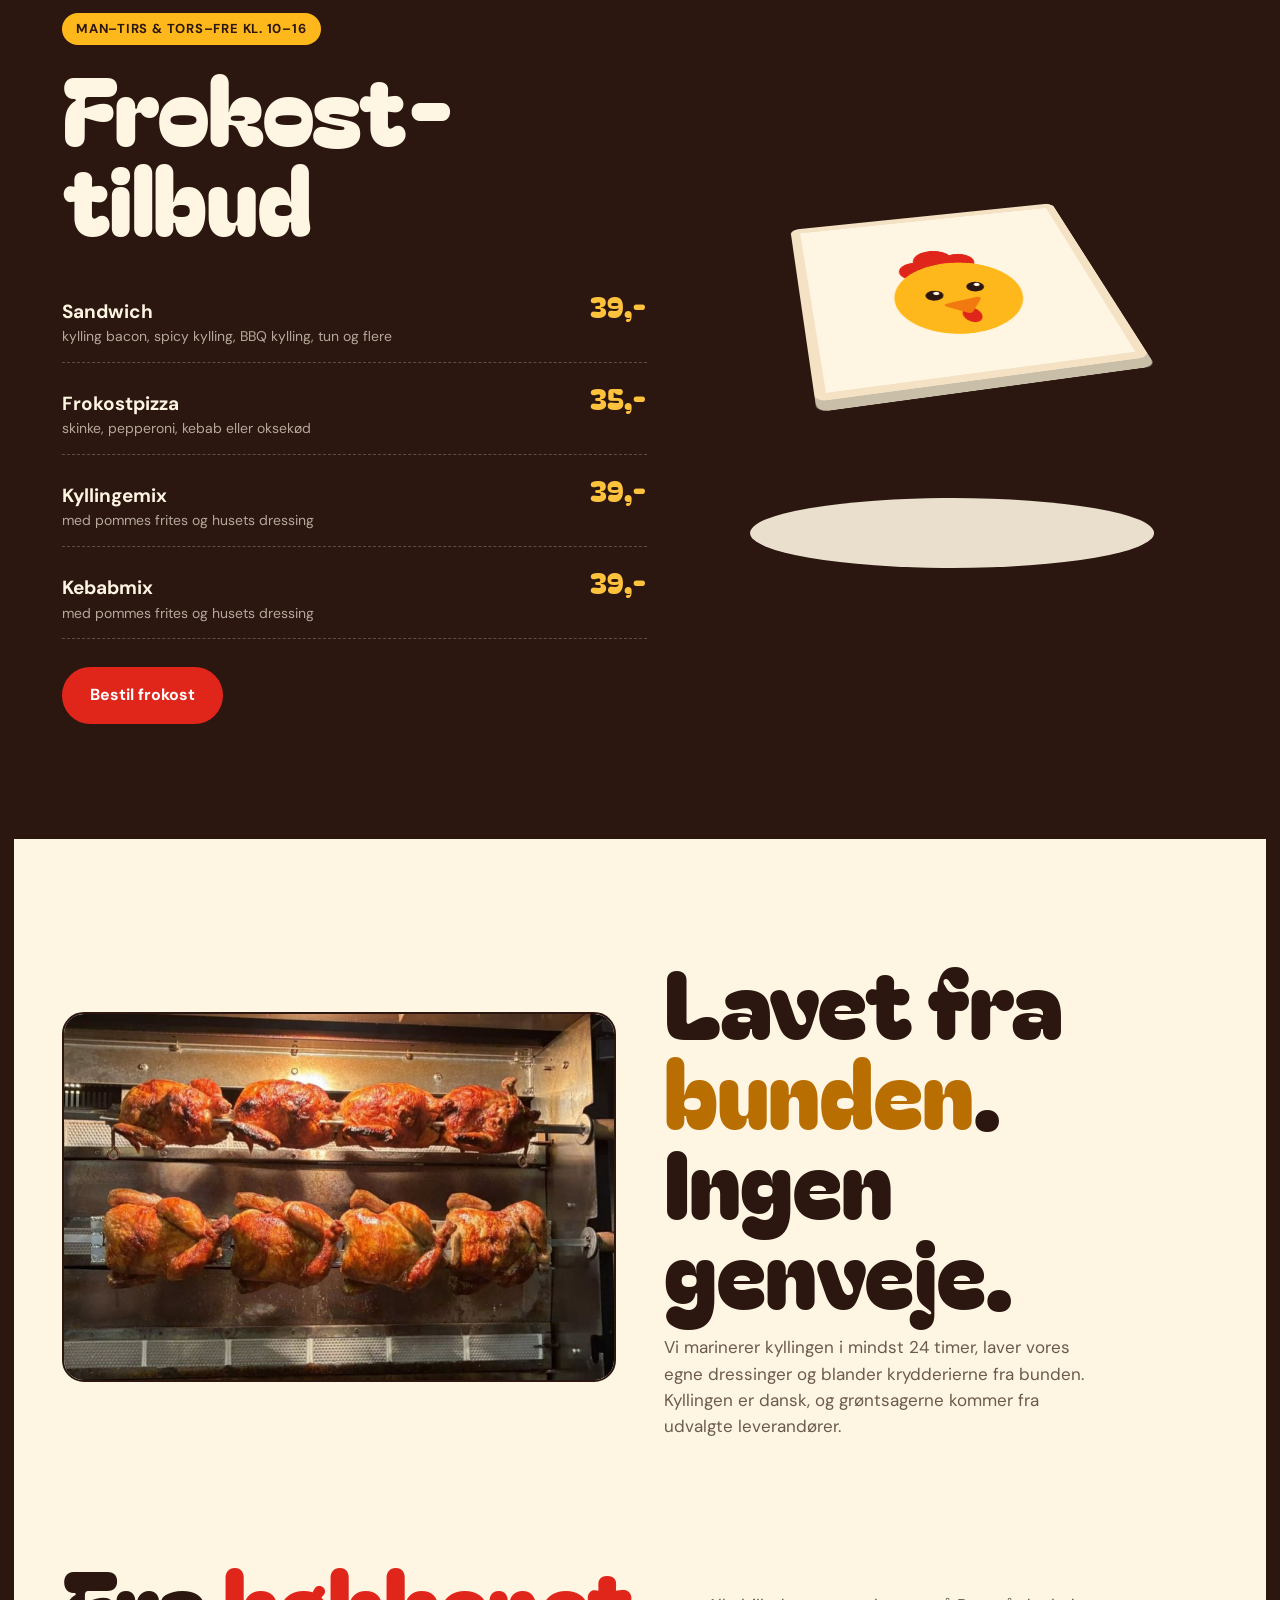
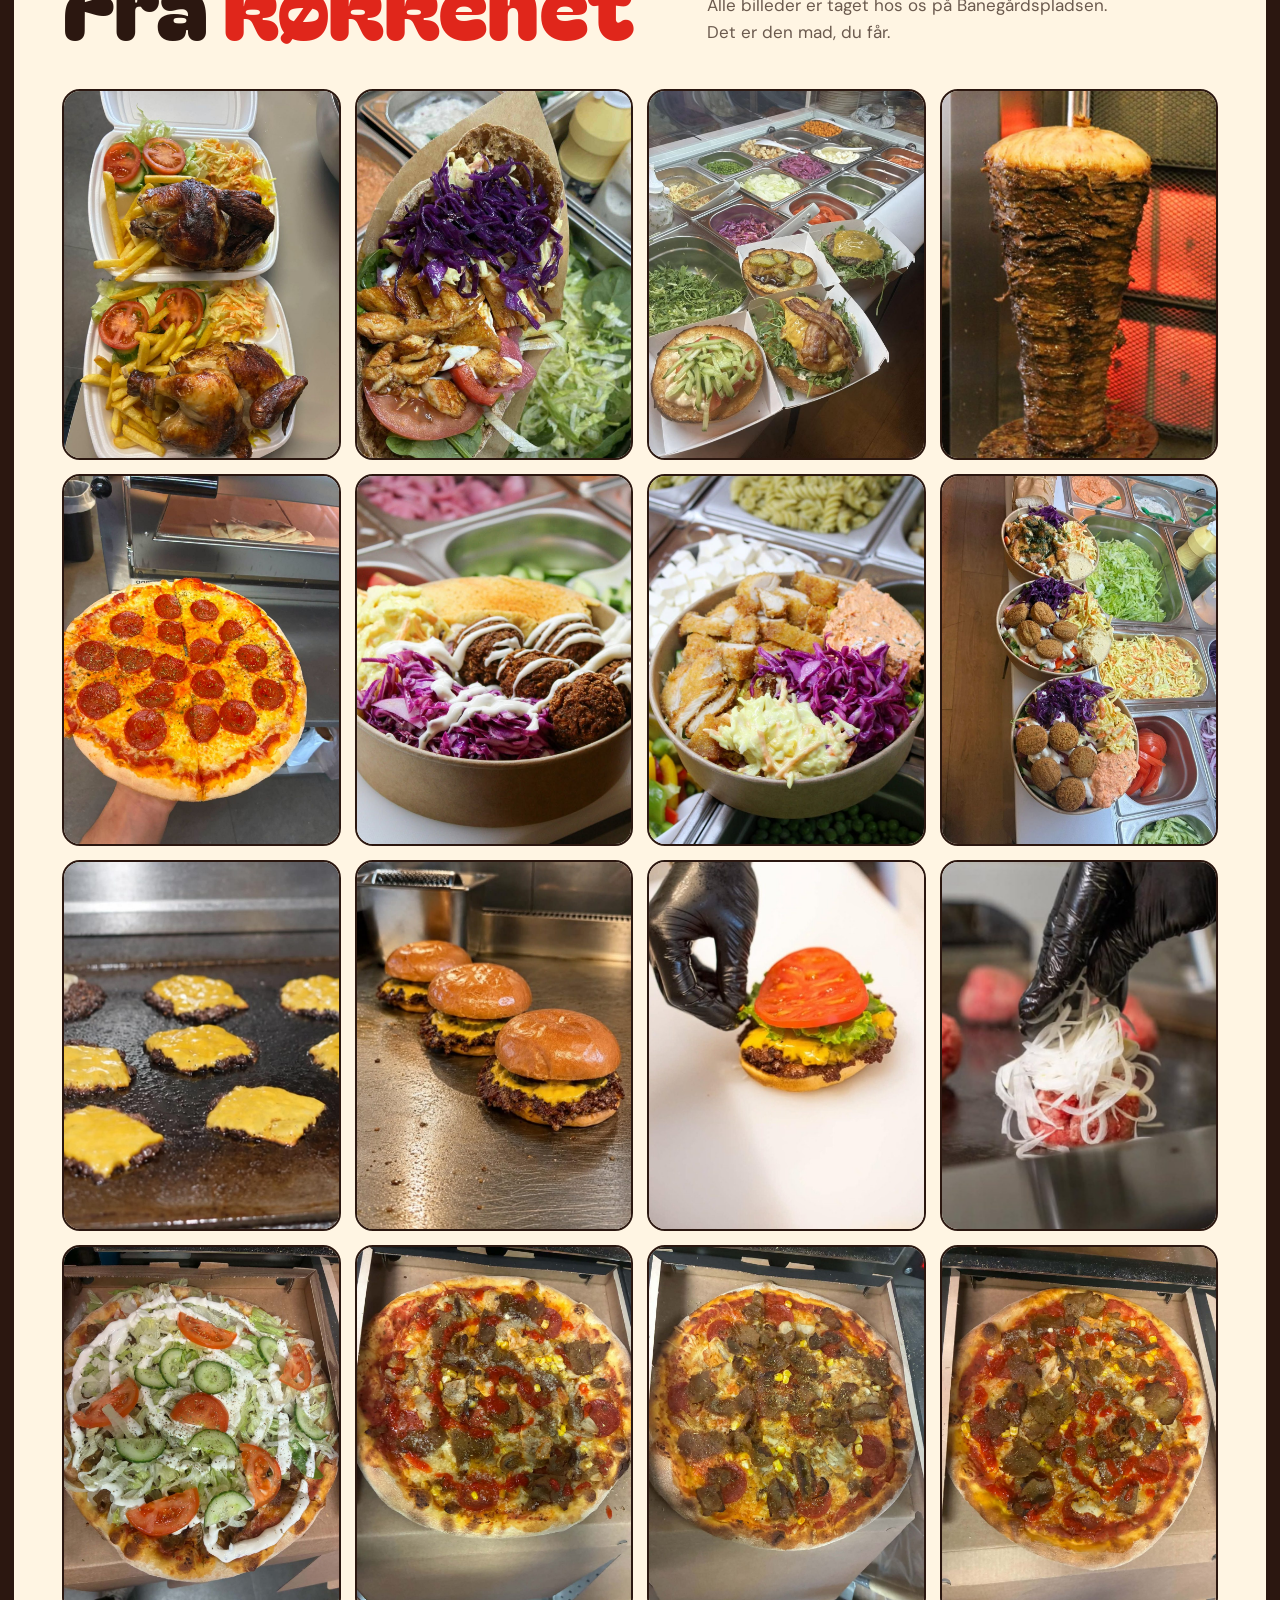
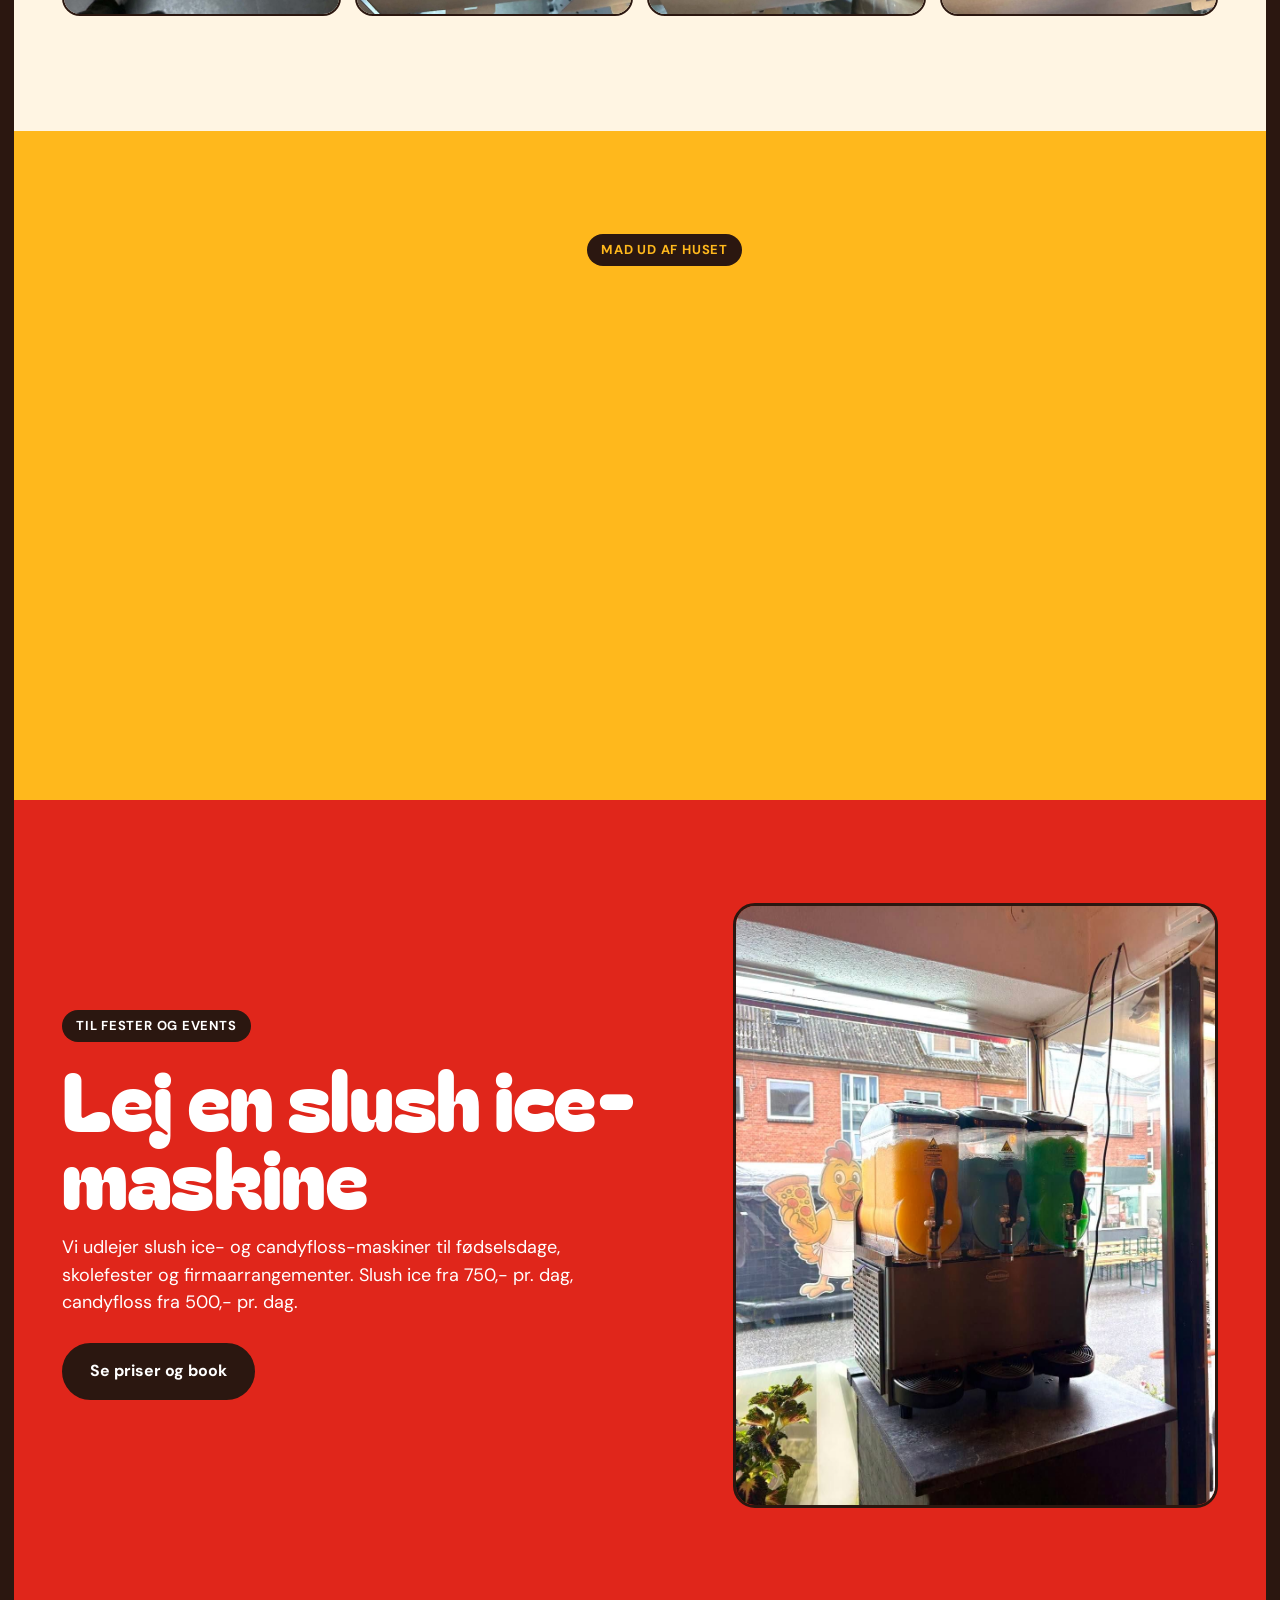
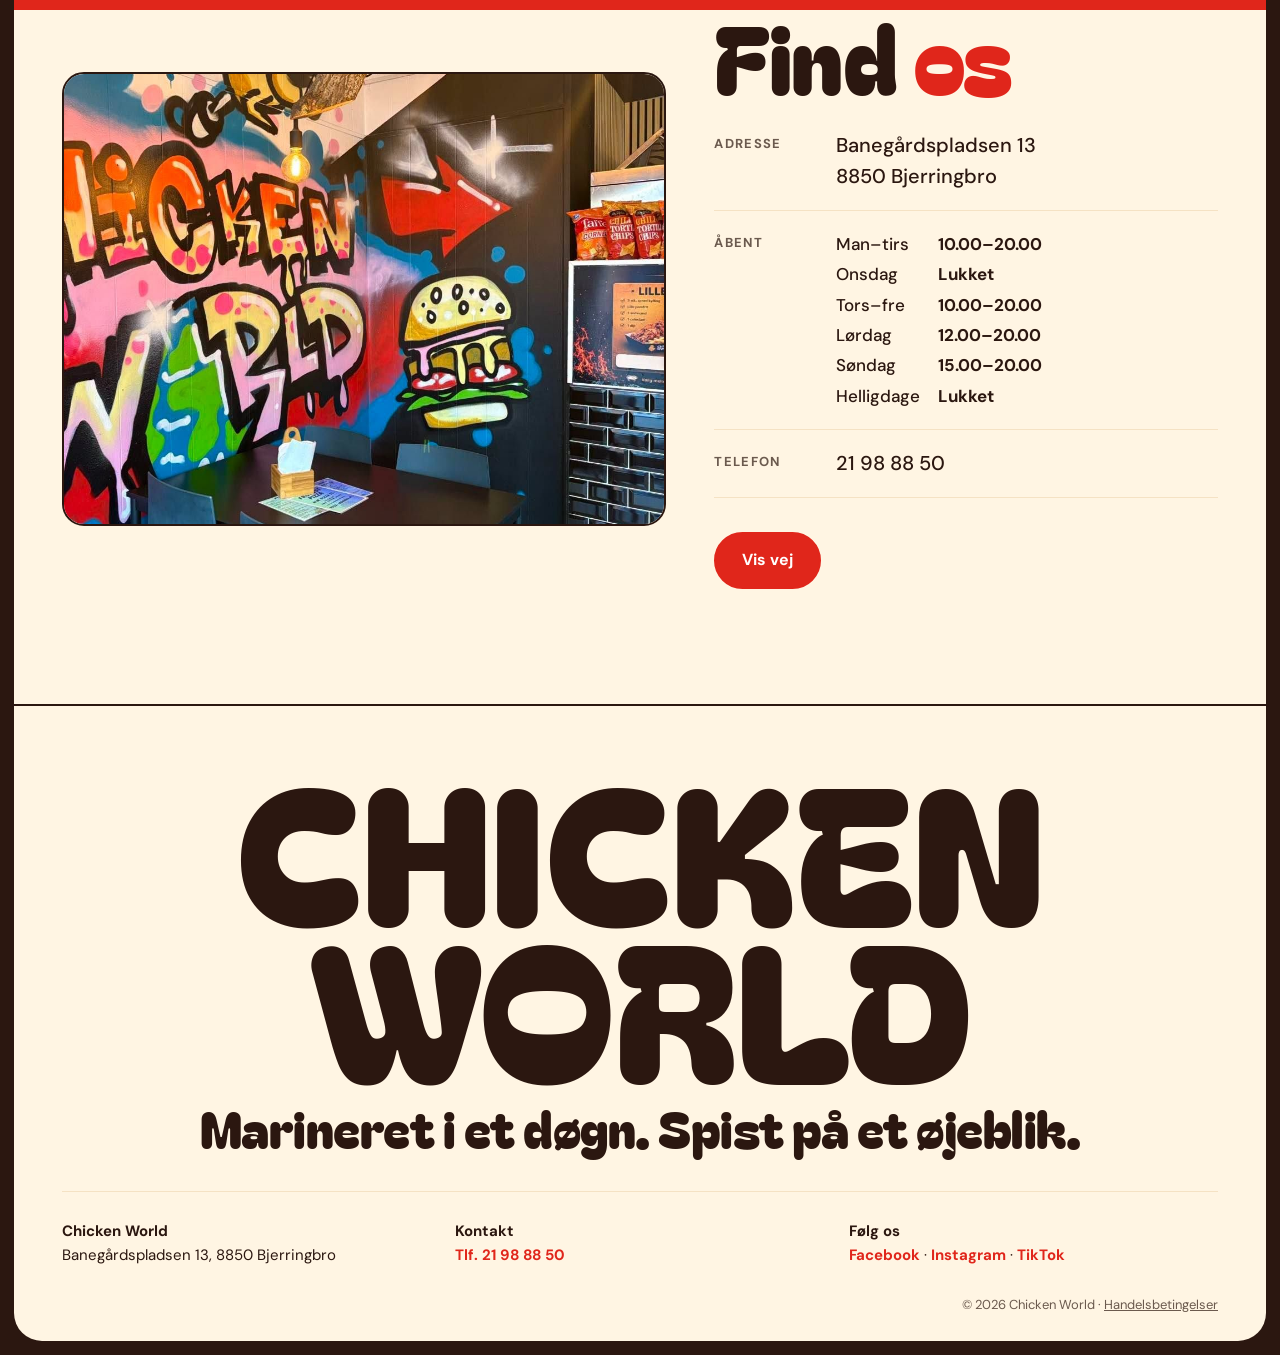
==== commit 89581109: "Levering kun kl. 17–20 alle åbne dage; afhentning følger åbningstiden Leveringstider på hjemmesiden " ====
--- a/index.html
+++ b/index.html
@@ -119,7 +119,7 @@
             <div class="way__body">
               <span class="pill pill--green">Levering</span>
               <h3>Vi kommer med den</h3>
-              <p>Vi leverer gratis i hele åbningstiden, når du bestiller for mindst 250,-. Bor du mere end 5 km fra butikken, koster det 5 kr pr. km ud over de 5 km, talt både ud og hjem. Vi leverer op til 15 km.</p>
+              <p>Vi leverer gratis kl. 17–20 alle åbne dage, når du bestiller for mindst 250,-. Bor du mere end 5 km fra butikken, koster det 5 kr pr. km ud over de 5 km, talt både ud og hjem. Vi leverer op til 15 km.</p>
               <a class="btn btn--ghost way__cta" href="menu.html">Bestil levering</a>
             </div>
           </article>
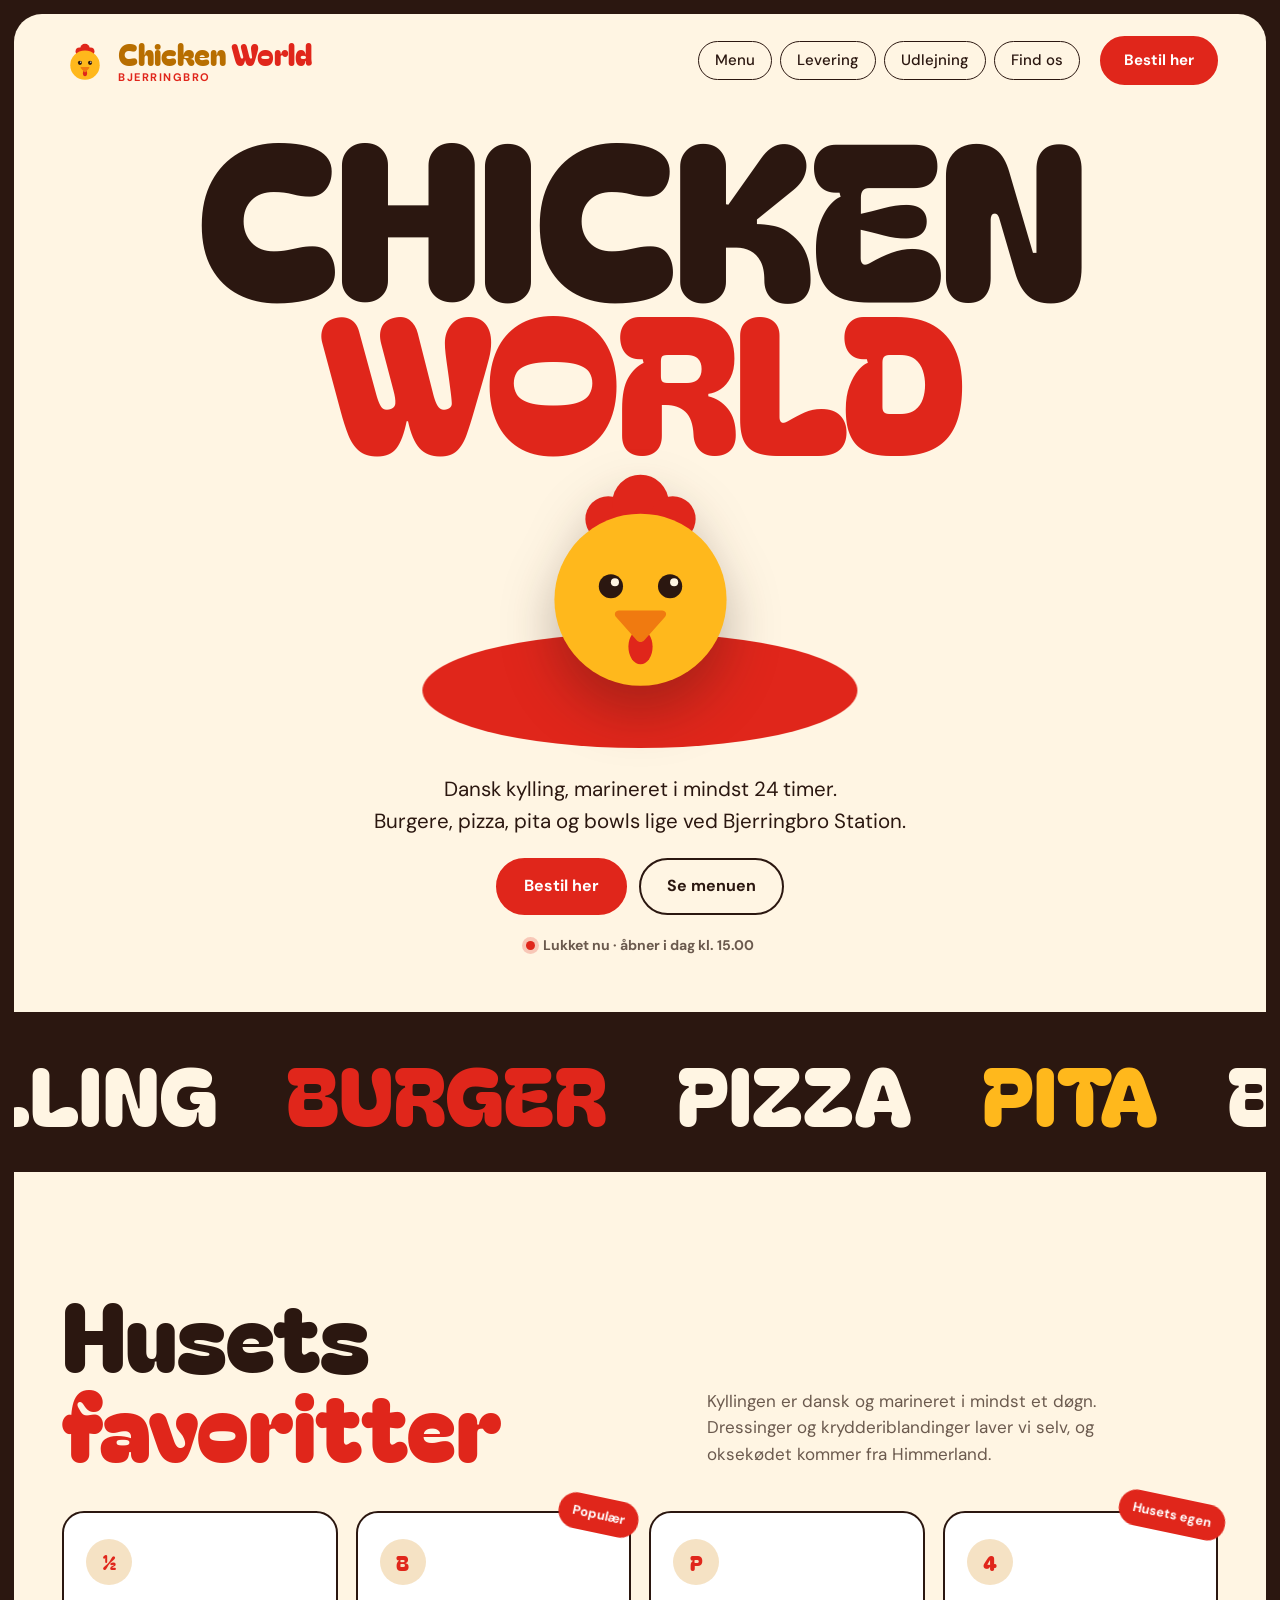
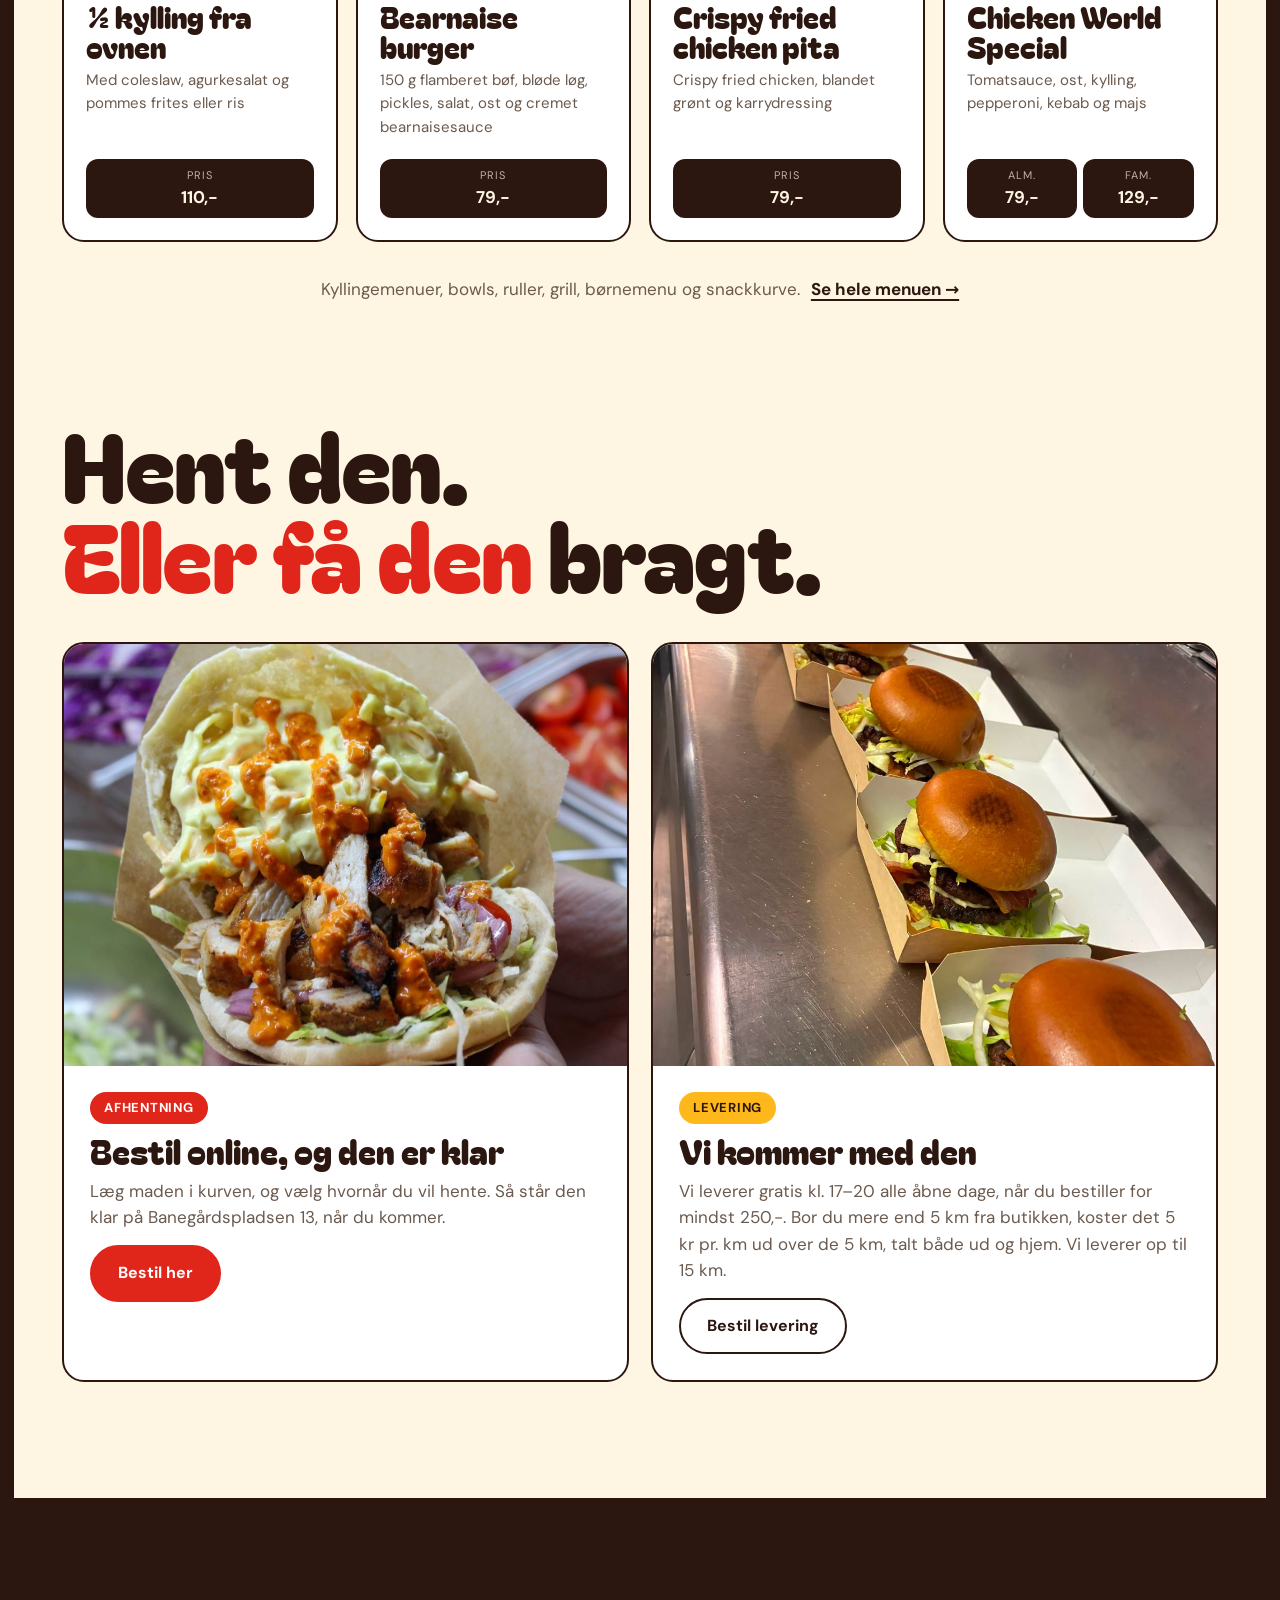
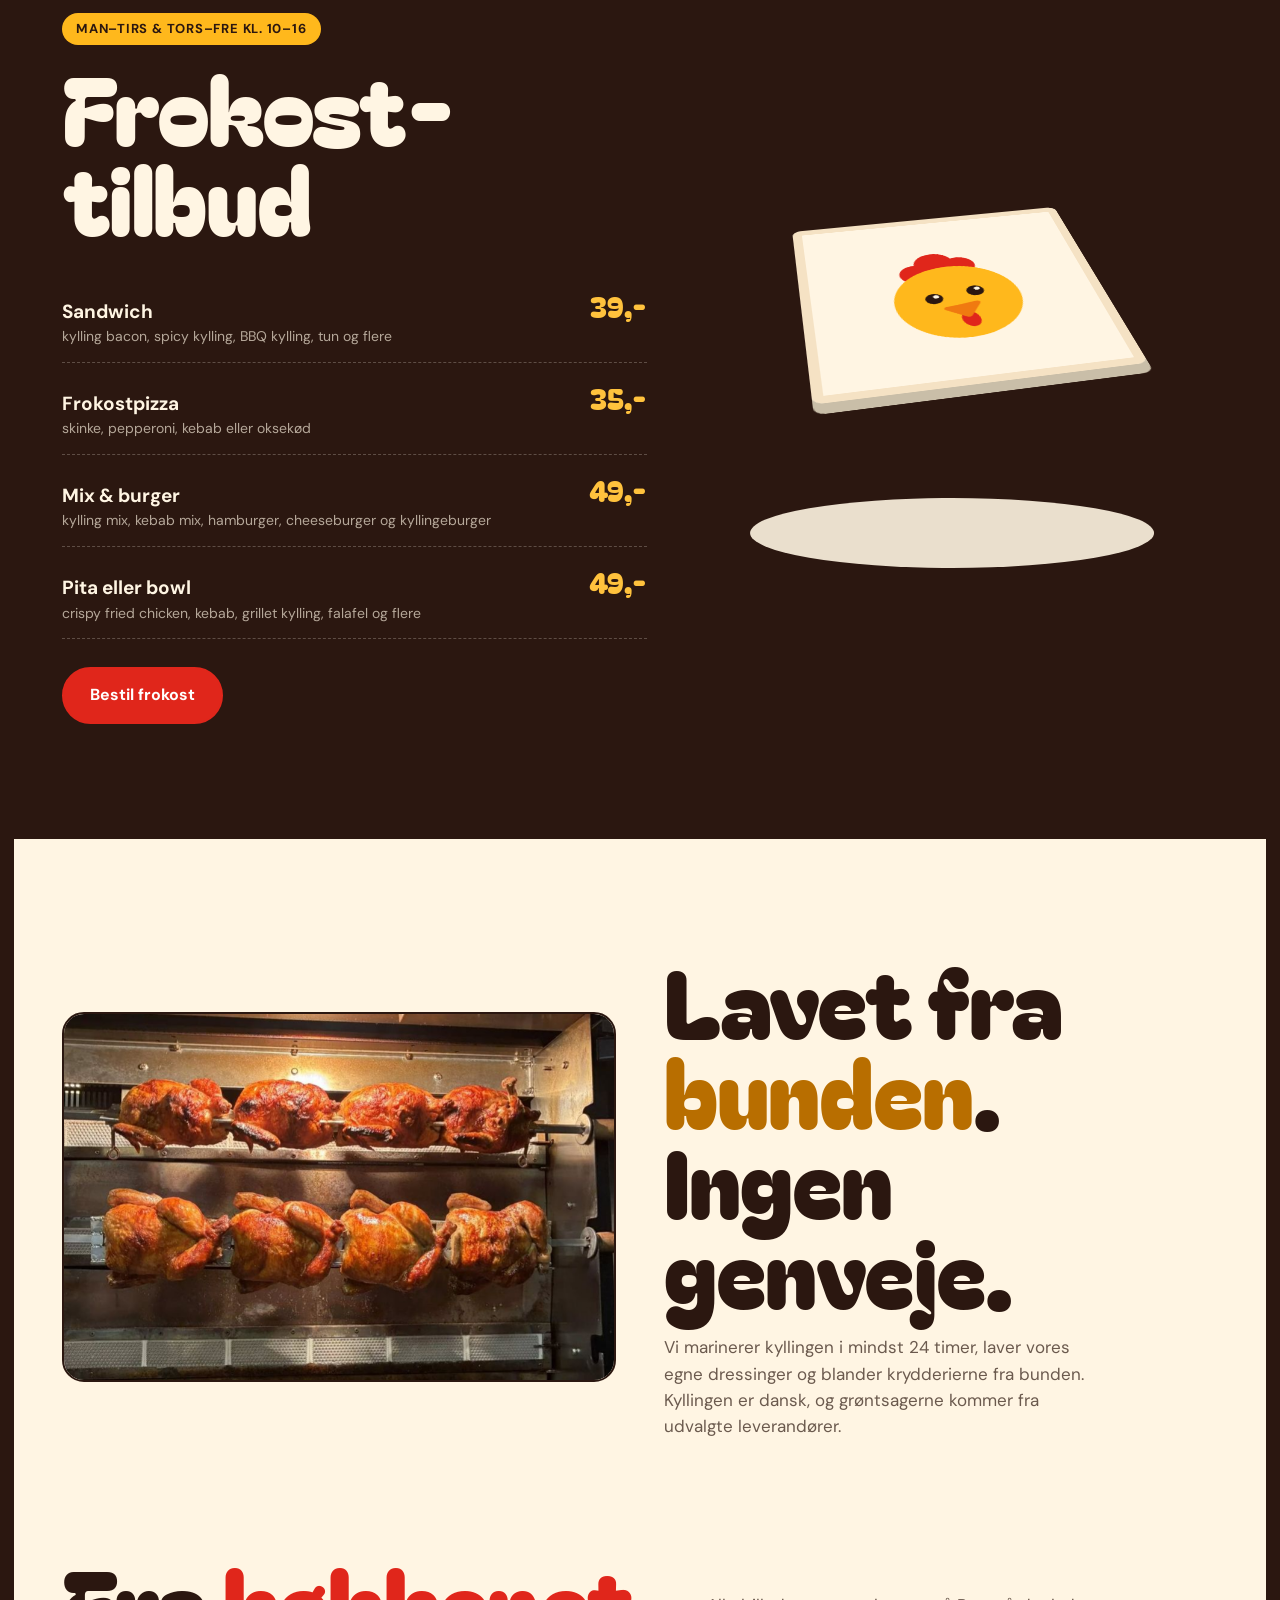
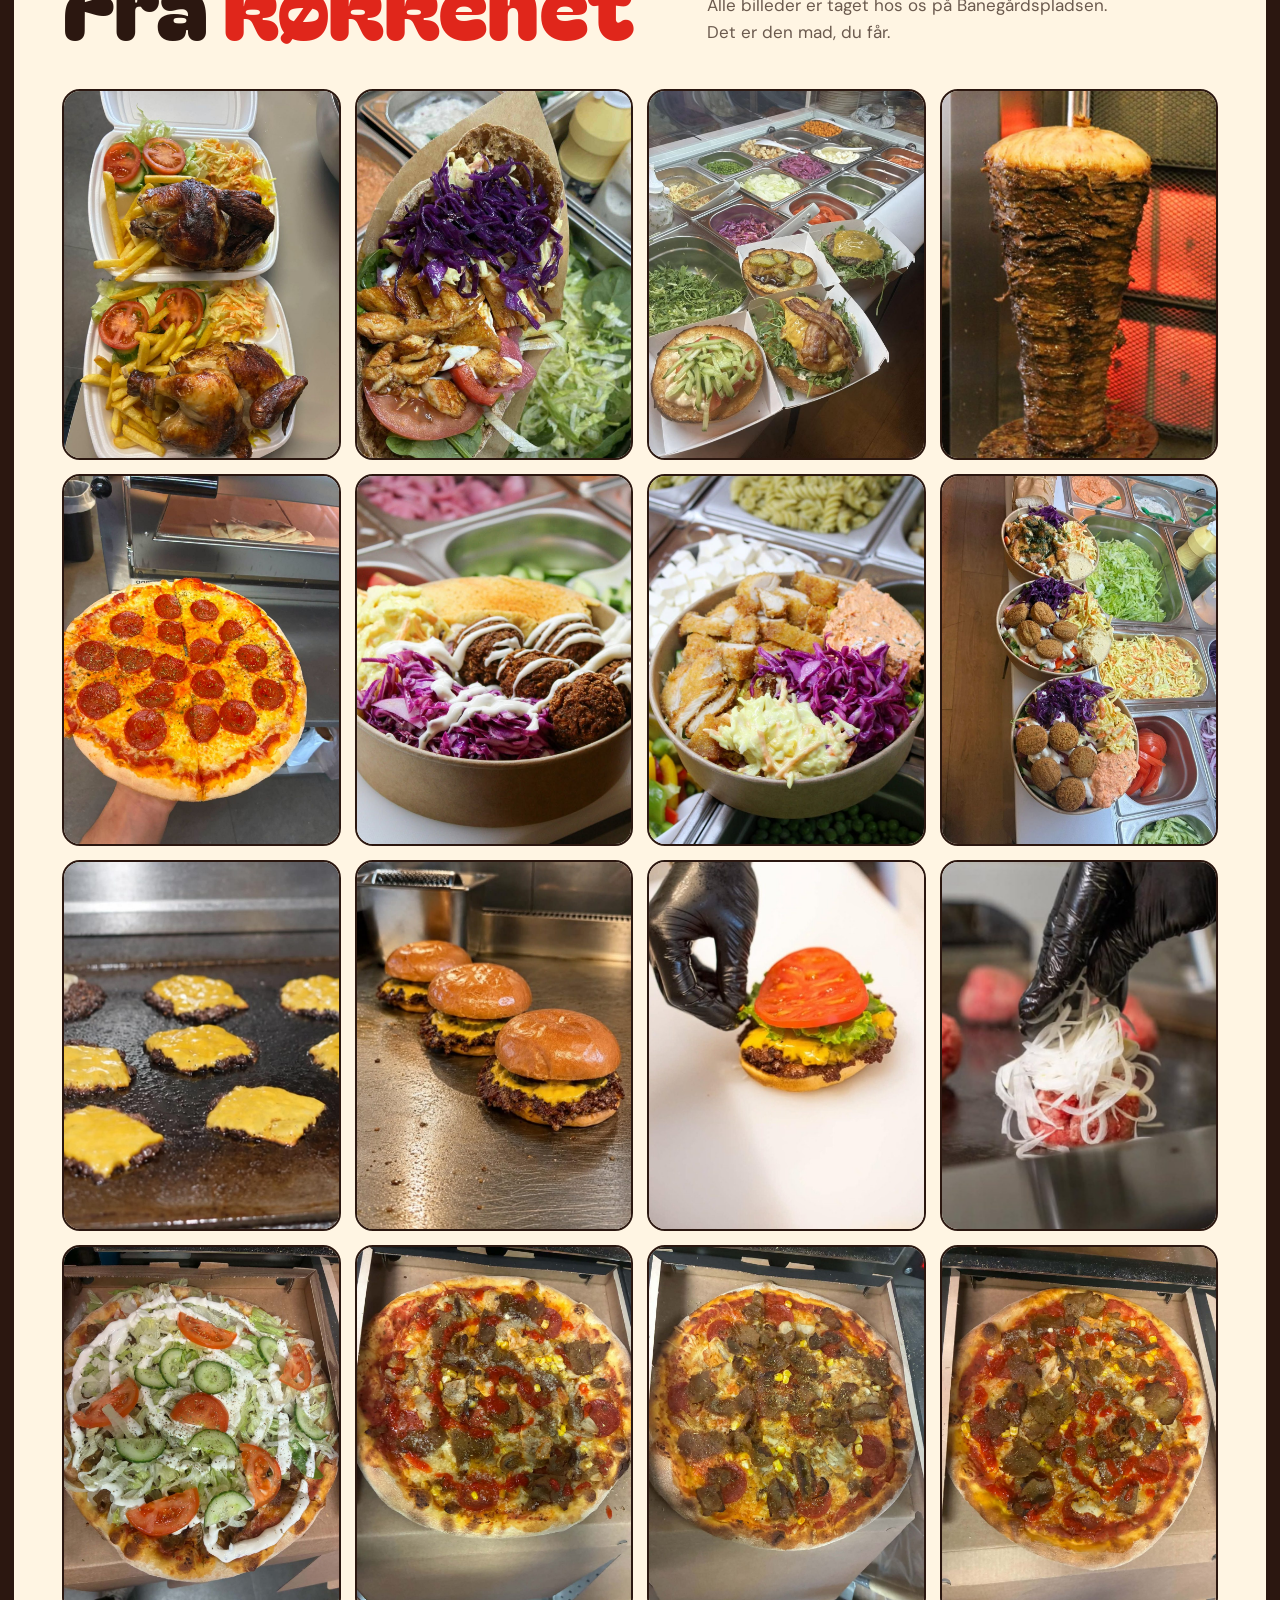
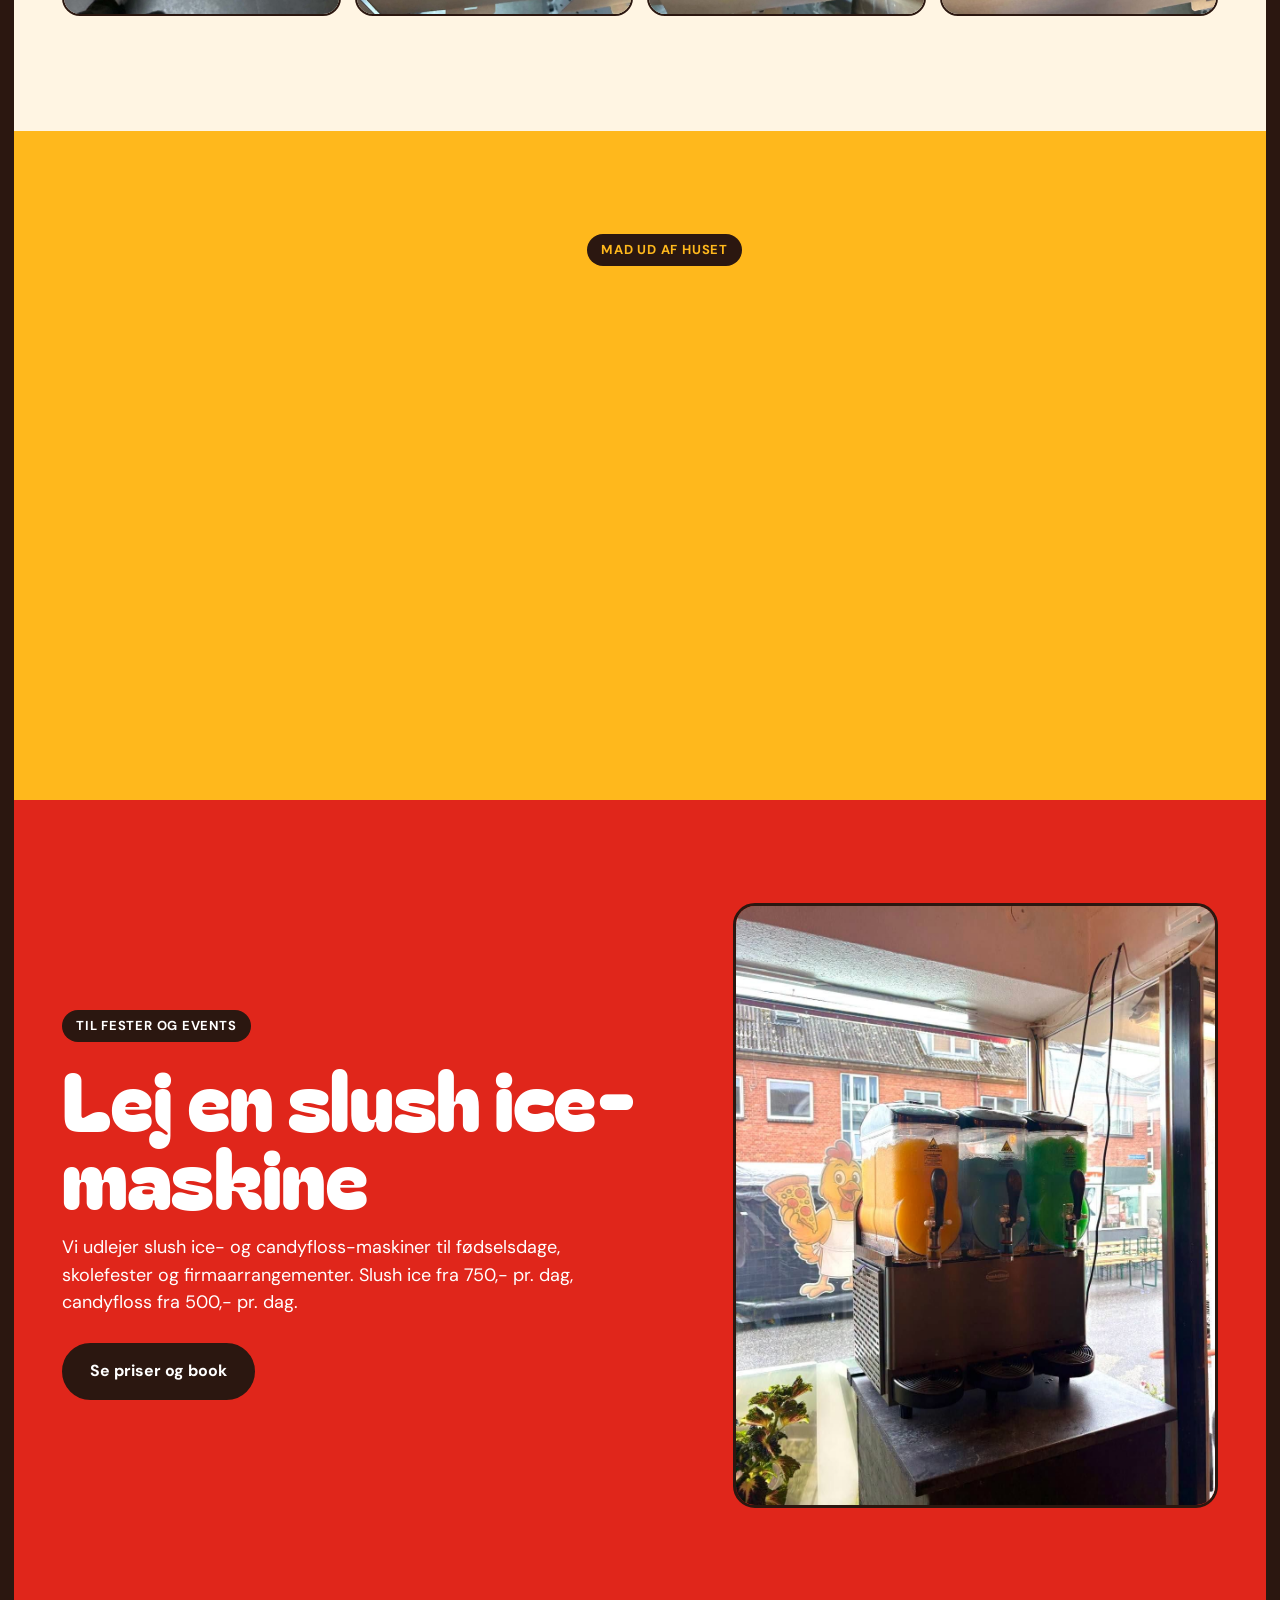
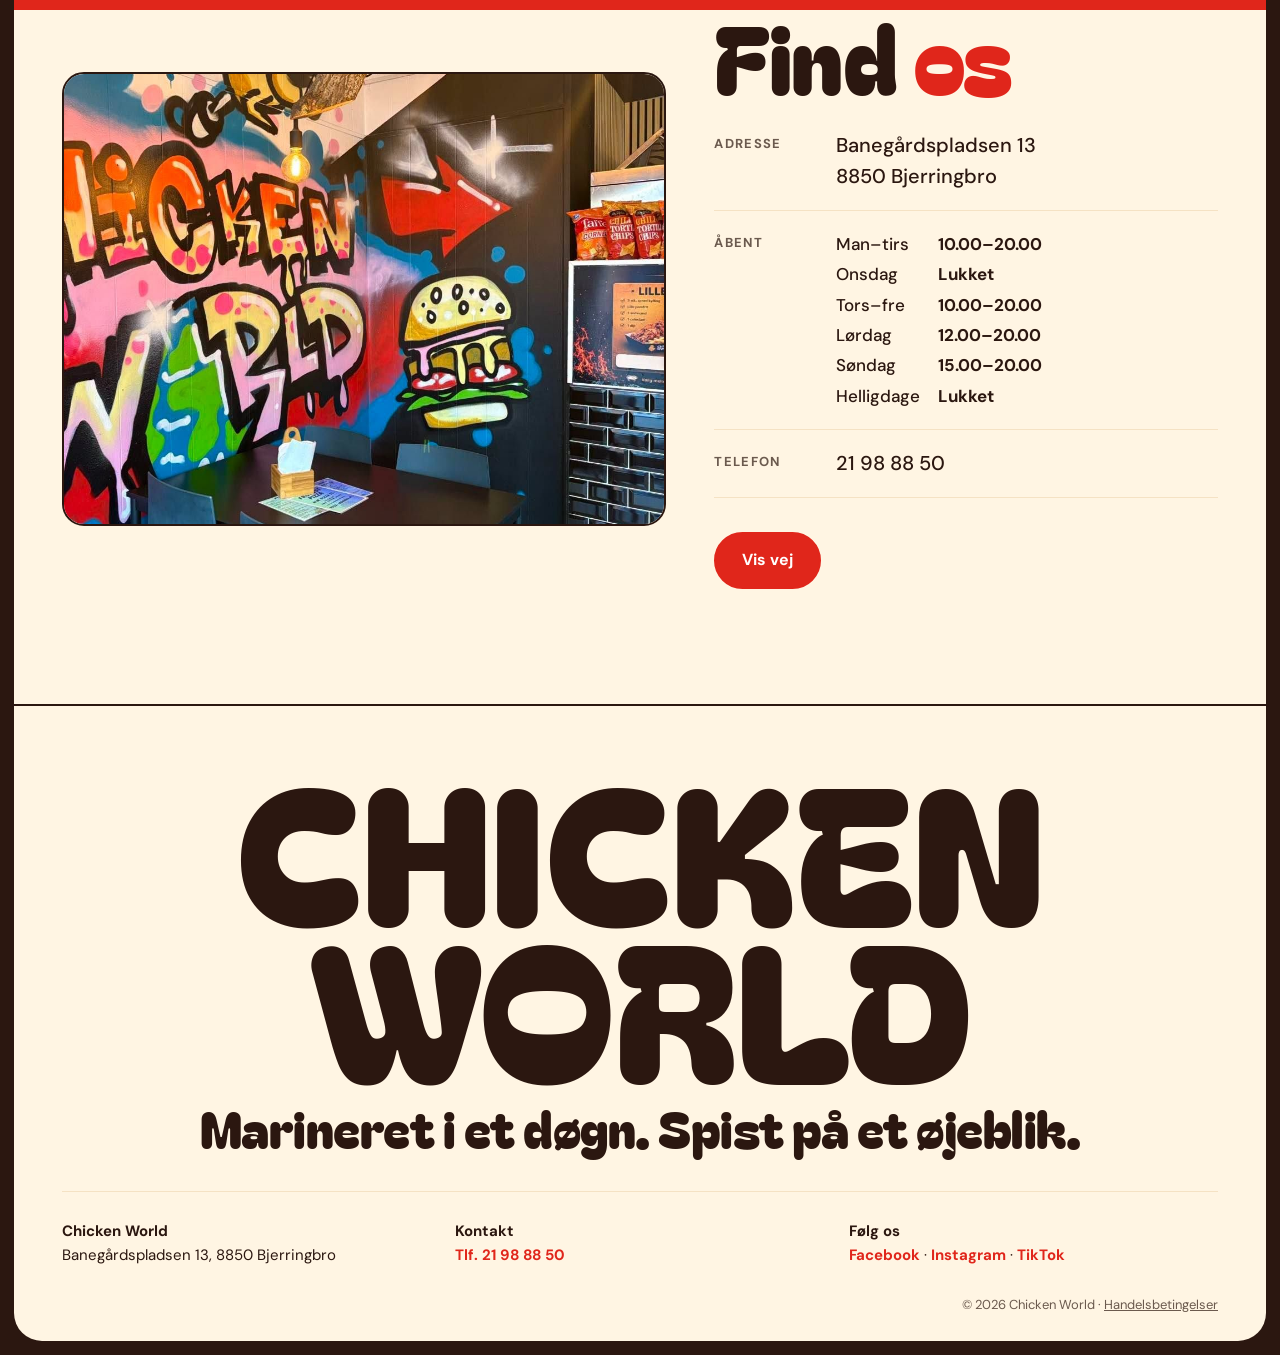
==== commit ff7c4971: "Ny frokostmenu efter det trykte menukort Sandwich 39,- (+11,- med sodavand), mix og burger 49,- og p" ====
--- a/index.html
+++ b/index.html
@@ -135,8 +135,8 @@
             <ul class="lunch__list">
               <li class="reveal"><span>Sandwich <small>kylling bacon, spicy kylling, BBQ kylling, tun og flere</small></span><b>39,-</b></li>
               <li class="reveal"><span>Frokostpizza <small>skinke, pepperoni, kebab eller oksekød</small></span><b>35,-</b></li>
-              <li class="reveal"><span>Kyllingemix <small>med pommes frites og husets dressing</small></span><b>39,-</b></li>
-              <li class="reveal"><span>Kebabmix <small>med pommes frites og husets dressing</small></span><b>39,-</b></li>
+              <li class="reveal"><span>Mix &amp; burger <small>kylling mix, kebab mix, hamburger, cheeseburger og kyllingeburger</small></span><b>49,-</b></li>
+              <li class="reveal"><span>Pita eller bowl <small>crispy fried chicken, kebab, grillet kylling, falafel og flere</small></span><b>49,-</b></li>
             </ul>
             <a class="btn btn--orange lunch__cta" href="menu.html#frokost">Bestil frokost</a>
           </div>
